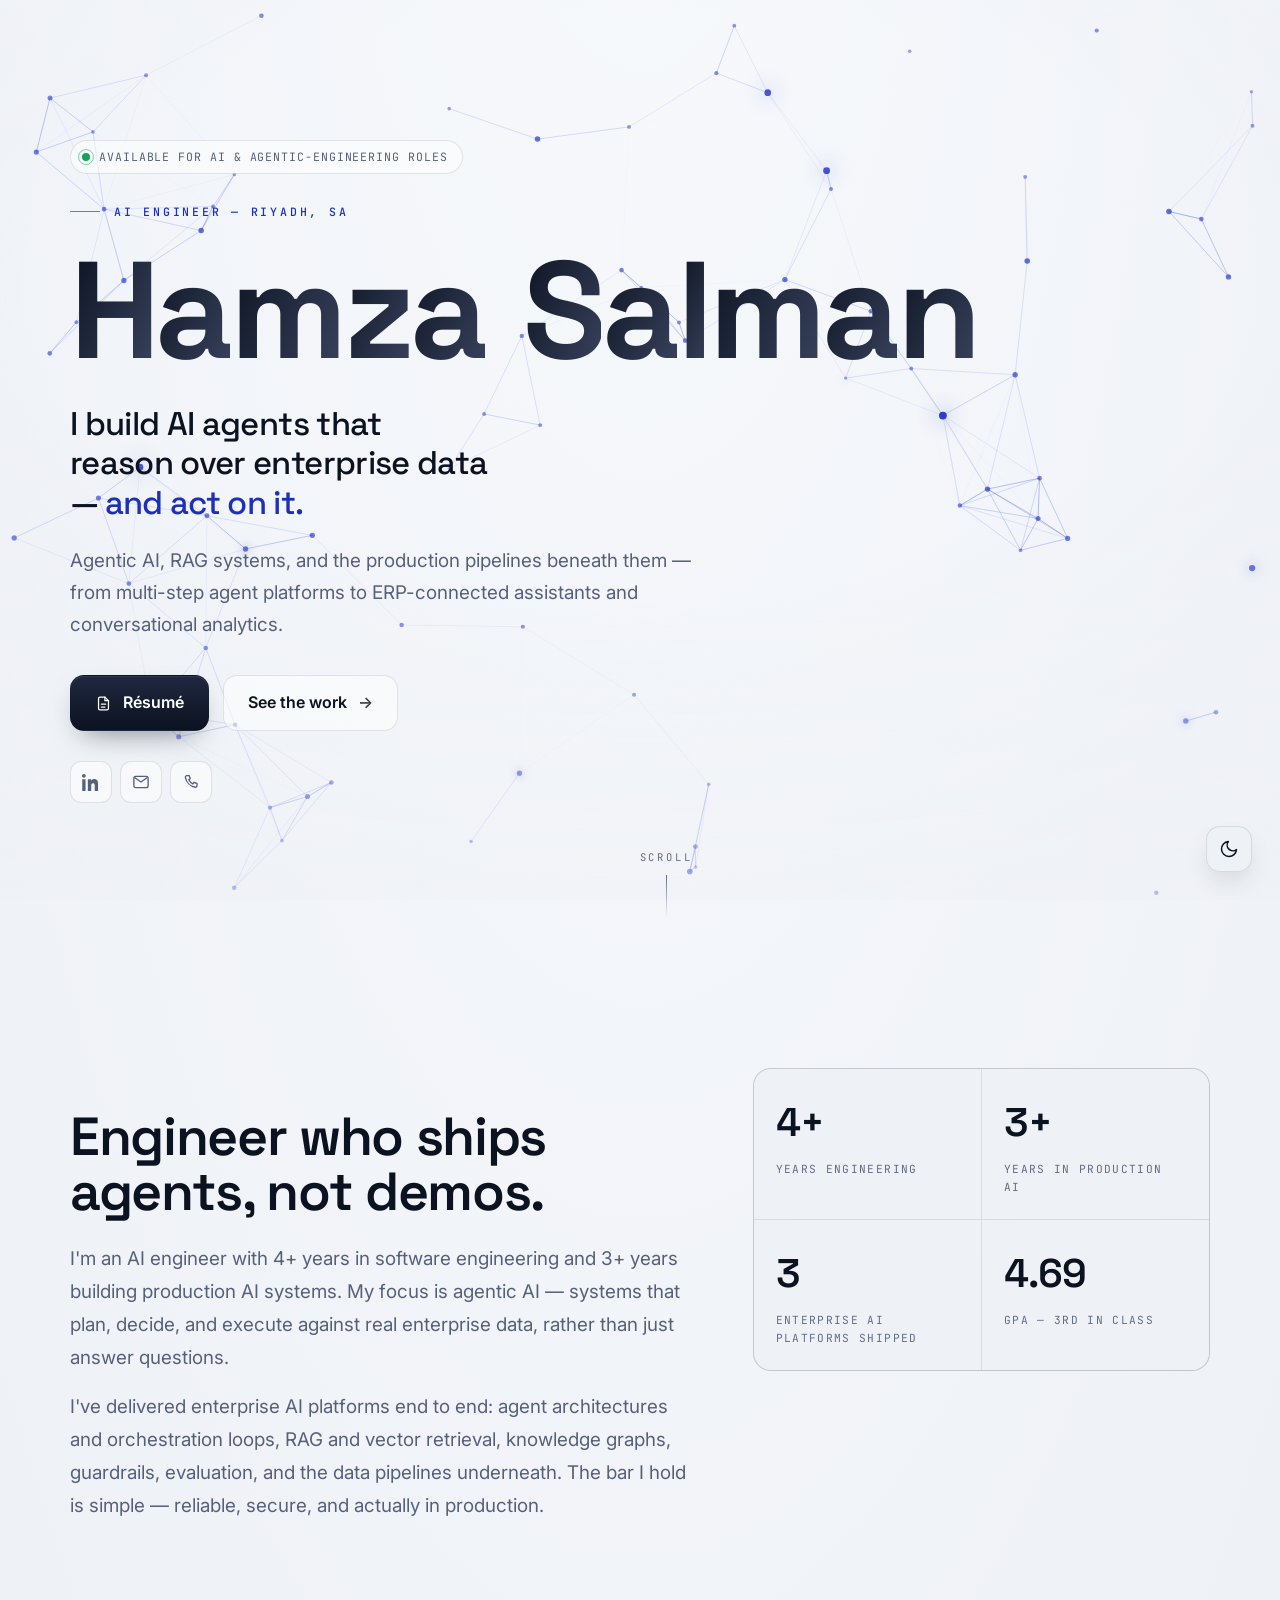
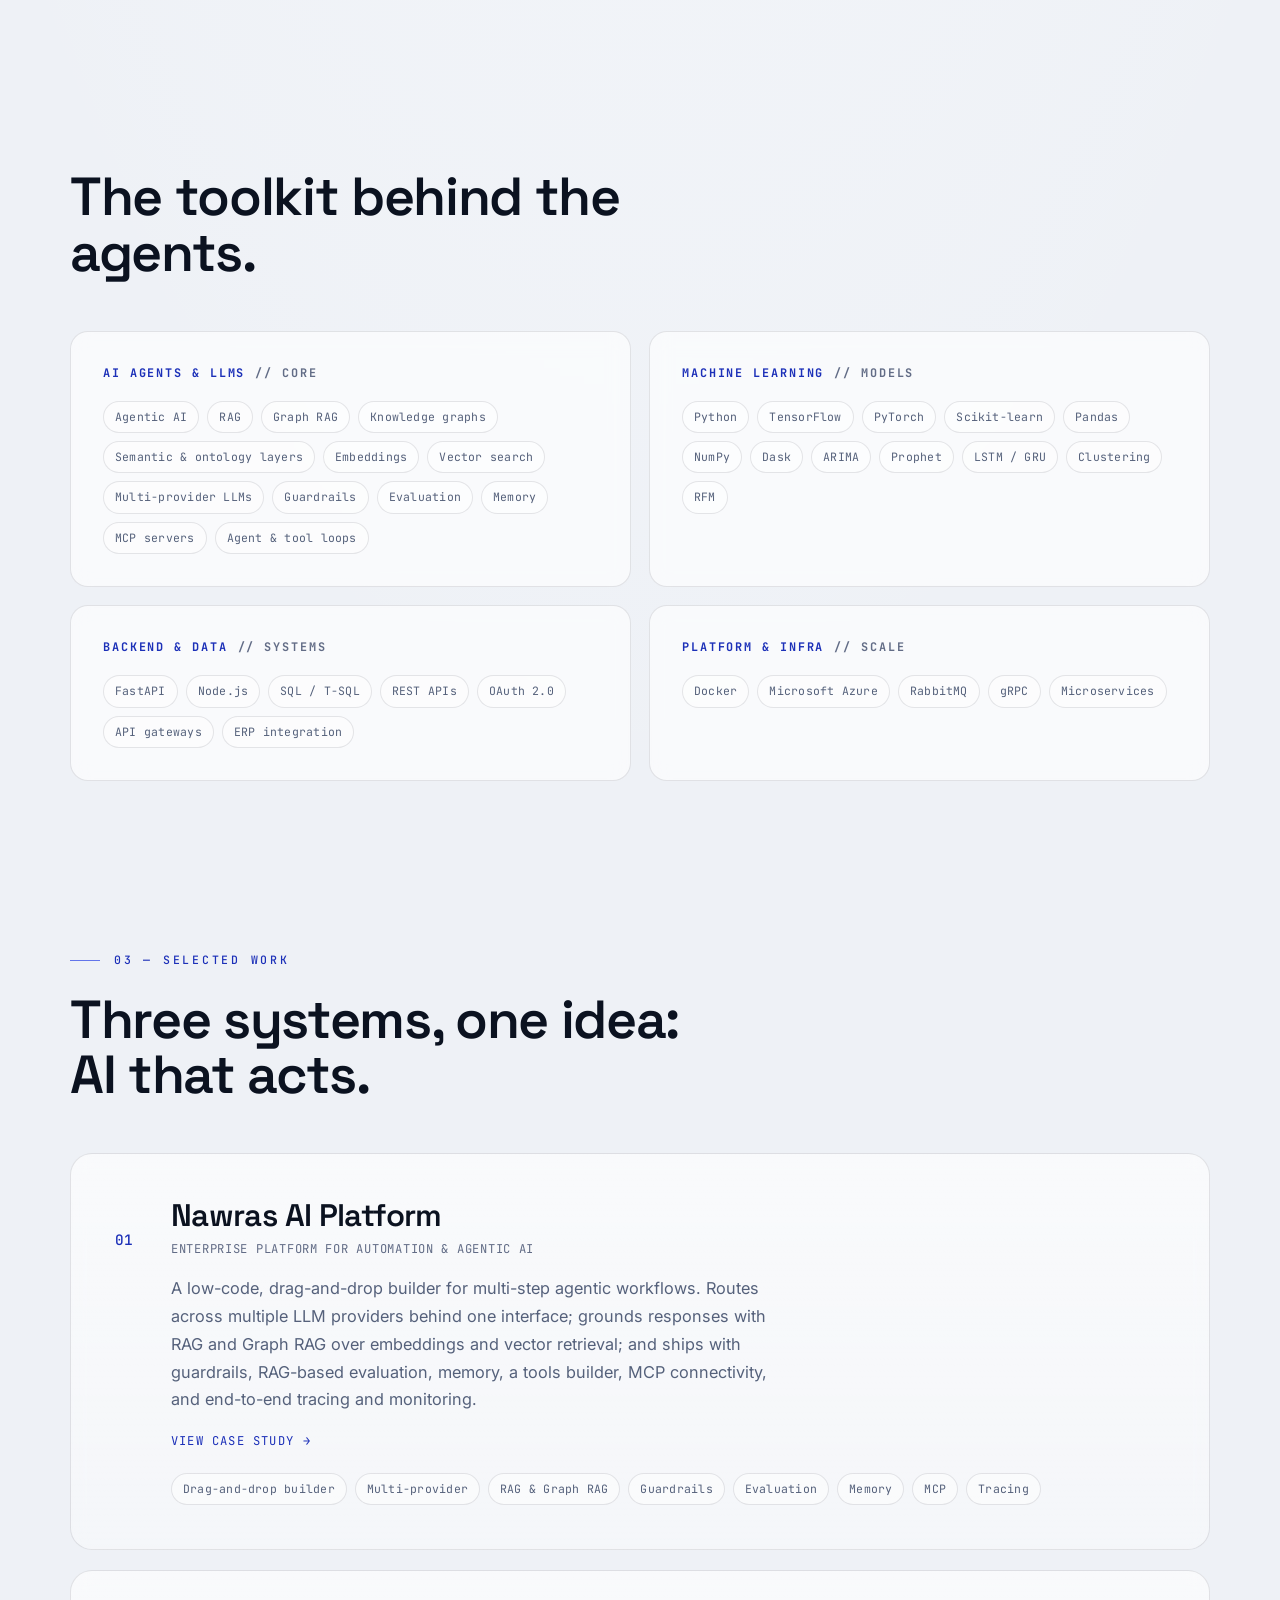
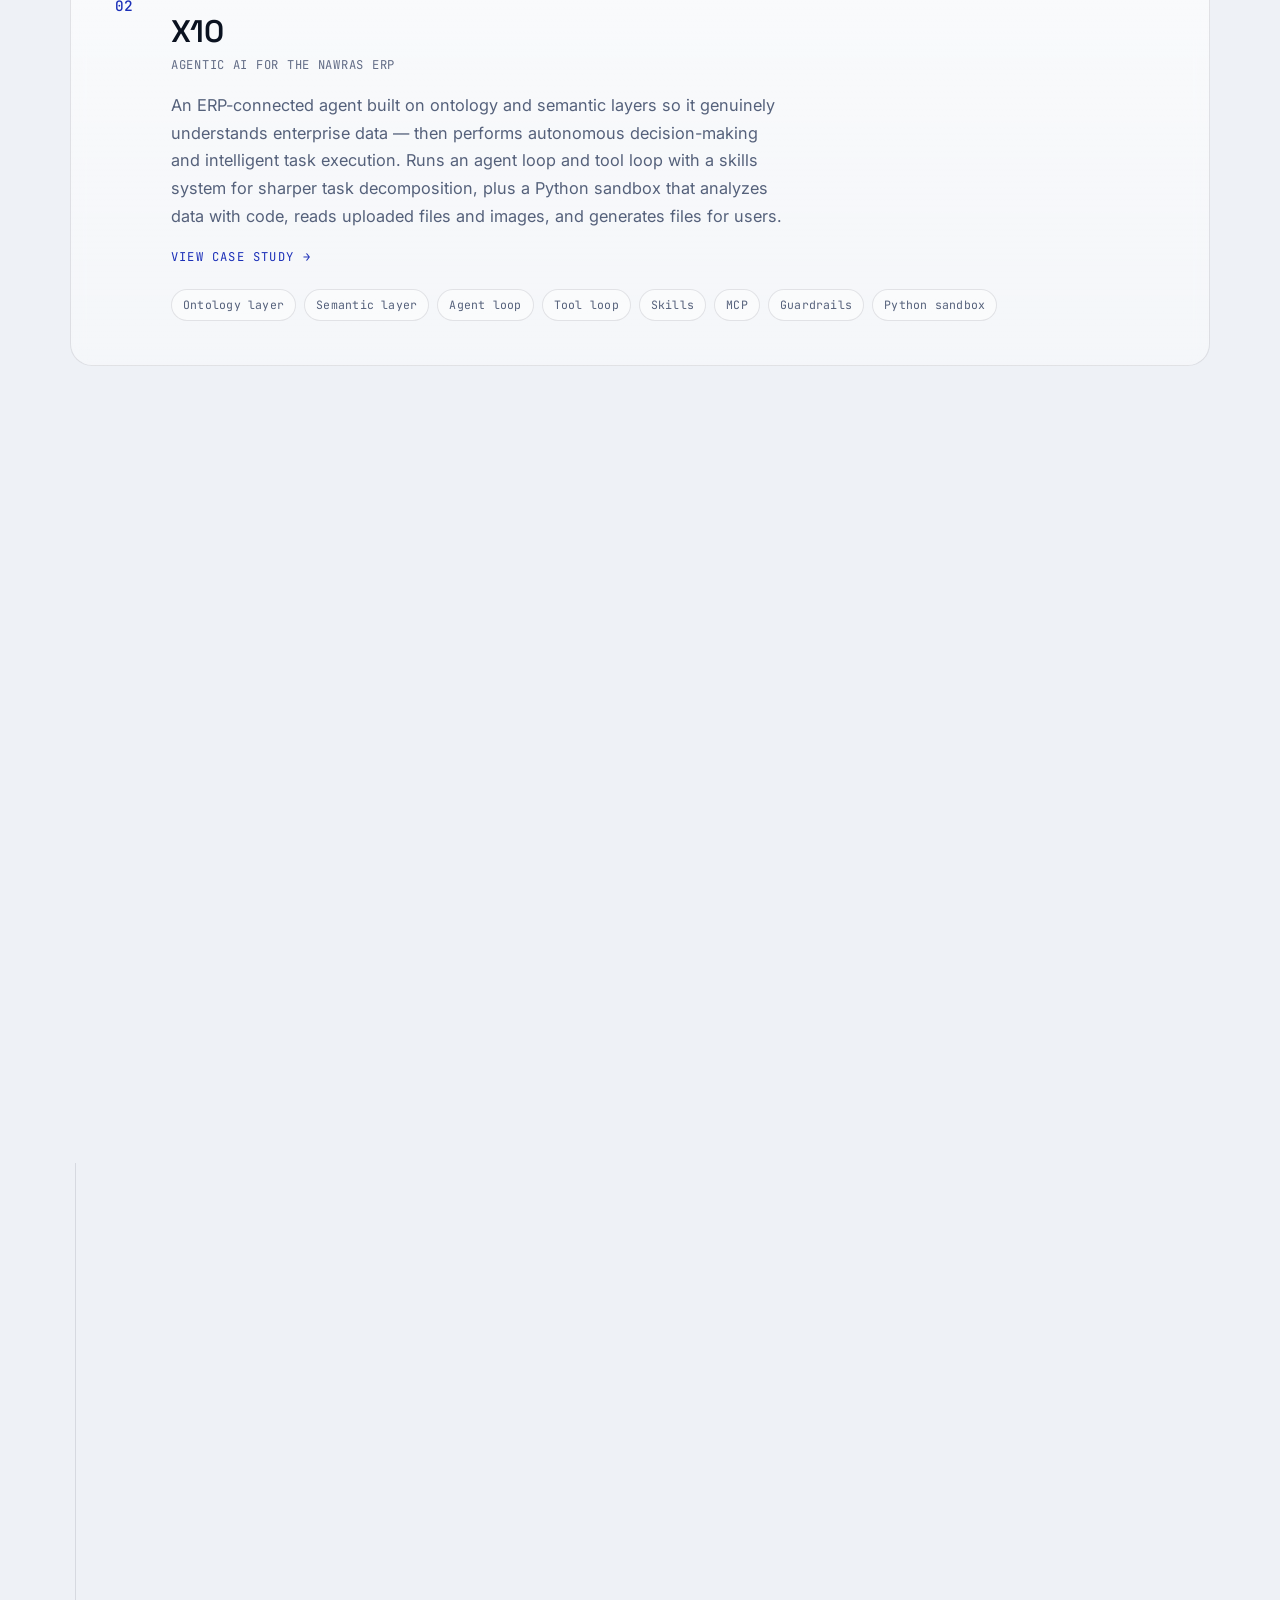
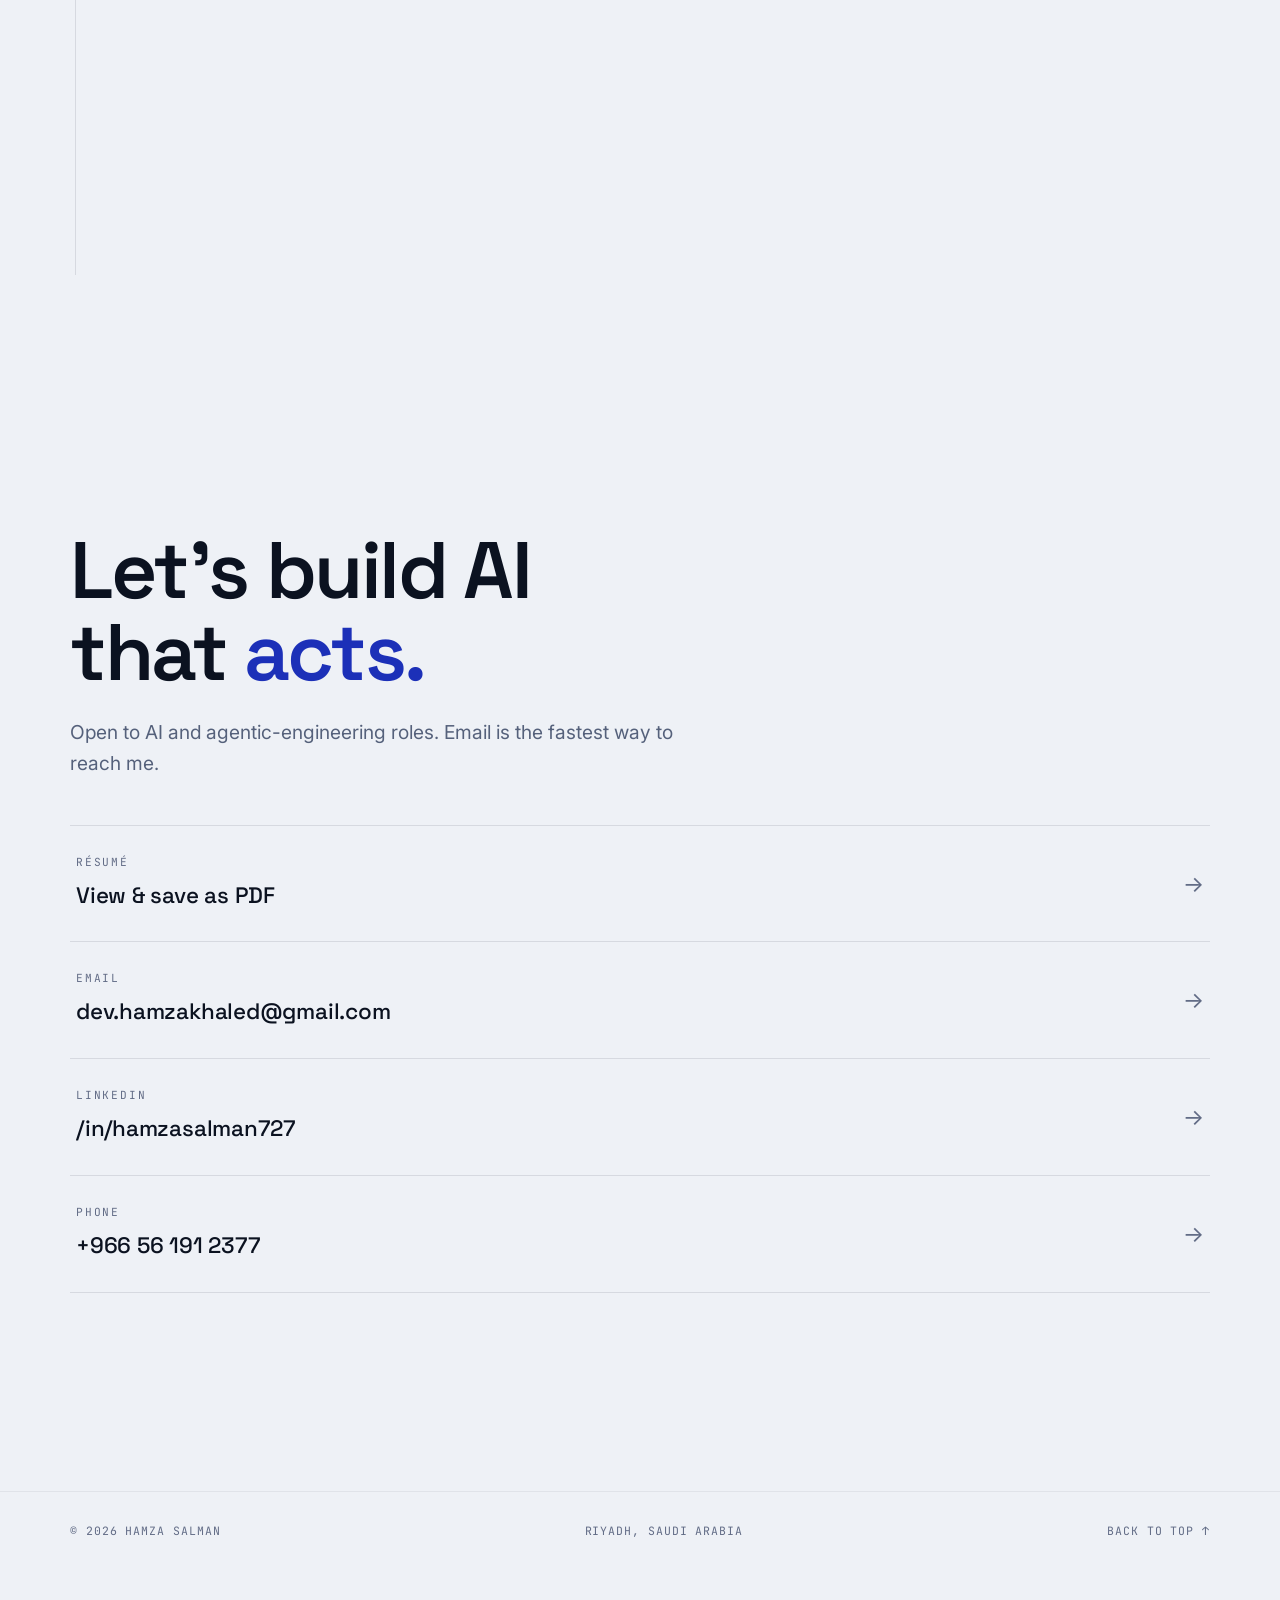
==== index.html @ 39036191 "Remove project galleries from the homepage The image carousels now live only on the dedicated case-s" ====
<!DOCTYPE html>
<html lang="en">
<head>
<meta charset="UTF-8" />
<meta name="viewport" content="width=device-width, initial-scale=1.0" />

<!-- prevent flash of wrong theme: set before stylesheet -->
<script>
(function(){try{
  var t = localStorage.getItem("theme");
  if(t!=="light" && t!=="dark"){
    t = (window.matchMedia && window.matchMedia("(prefers-color-scheme: dark)").matches) ? "dark" : "light";
  }
  document.documentElement.setAttribute("data-theme", t);
}catch(e){}})();
</script>

<title>Hamza Salman — AI Engineer</title>
<meta name="description" content="Hamza Salman — AI Engineer building agentic AI systems, RAG pipelines, and enterprise AI platforms." />
<meta name="author" content="Hamza Salman" />
<meta name="robots" content="index, follow" />
<meta name="color-scheme" content="light dark" />
<meta name="theme-color" id="metaTheme" content="#EEF1F6" />
<link rel="canonical" href="https://hamzakalid.github.io/me/" />

<!-- favicon (inline monogram) -->
<link rel="icon" href="data:image/svg+xml,%3Csvg%20xmlns='http://www.w3.org/2000/svg'%20viewBox='0%200%2032%2032'%3E%3Crect%20width='32'%20height='32'%20rx='8'%20fill='%230B1220'/%3E%3Ctext%20x='16'%20y='21'%20font-family='monospace'%20font-size='13'%20font-weight='700'%20fill='%23fff'%20text-anchor='middle'%3EHS%3C/text%3E%3C/svg%3E" />

<!-- Open Graph / Twitter -->
<meta property="og:type" content="website" />
<meta property="og:title" content="Hamza Salman — AI Engineer" />
<meta property="og:description" content="AI Engineer building agentic AI systems, RAG pipelines, and enterprise AI platforms that act on real data." />
<meta property="og:url" content="https://hamzakalid.github.io/me/" />
<meta property="og:site_name" content="Hamza Salman" />
<meta property="og:locale" content="en_US" />
<meta property="og:image" content="https://hamzakalid.github.io/me/og-image.svg" />
<meta property="og:image:alt" content="Hamza Salman — AI Engineer building agentic AI systems." />
<meta name="twitter:card" content="summary_large_image" />
<meta name="twitter:title" content="Hamza Salman — AI Engineer" />
<meta name="twitter:description" content="AI Engineer building agentic AI systems, RAG pipelines, and enterprise AI platforms that act on real data." />
<meta name="twitter:image" content="https://hamzakalid.github.io/me/og-image.svg" />

<link rel="preconnect" href="https://fonts.googleapis.com" />
<link rel="preconnect" href="https://fonts.gstatic.com" crossorigin />
<link href="https://fonts.googleapis.com/css2?family=Space+Grotesk:wght@400;500;600;700&family=Inter:wght@400;500;600&family=JetBrains+Mono:wght@400;500;600&display=swap" rel="stylesheet" />

<!-- structured data -->
<script type="application/ld+json">
{
  "@context": "https://schema.org",
  "@type": "Person",
  "name": "Hamza Salman",
  "jobTitle": "AI Engineer",
  "description": "AI Engineer building agentic AI systems, RAG pipelines, and enterprise AI platforms.",
  "email": "dev.hamzakhaled@gmail.com",
  "telephone": "+966561912377",
  "url": "https://hamzakalid.github.io/me/",
  "address": { "@type": "PostalAddress", "addressLocality": "Riyadh", "addressCountry": "SA" },
  "sameAs": ["https://www.linkedin.com/in/hamzasalman727"],
  "knowsAbout": ["Agentic AI", "Retrieval-Augmented Generation", "Knowledge Graphs", "Machine Learning", "LLM Orchestration", "Vector Search", "ERP Integration"],
  "alumniOf": { "@type": "CollegeOrUniversity", "name": "University of Aden" },
  "worksFor": { "@type": "Organization", "name": "Al-Obeikan Digital Solutions" }
}
</script>

<style>
  :root{
    color-scheme:light;
    /* surfaces */
    --frost:#EEF1F6;
    --frost-2:#F8FAFD;
    --paper:rgba(255,255,255,.62);
    --card-grad:linear-gradient(180deg,rgba(255,255,255,.66),rgba(255,255,255,.40));
    --nav-bg:rgba(238,241,246,.72);
    --ghost-bg:rgba(255,255,255,.5);
    --chip-bg:rgba(255,255,255,.45);
    --raised-hover:#ffffff;
    --row-hover-bg:rgba(255,255,255,.35);
    /* text */
    --ink:#0B1220;
    --ink-2:#1b2438;
    --slate:#55617B;
    --slate-2:#626C86;
    /* accent */
    --cobalt:#2740E6;
    --cobalt-ink:#1c30b8;
    --ok:#15a35b;
    /* lines */
    --line:rgba(11,18,32,.10);
    --line-soft:rgba(11,18,32,.06);
    /* primary button */
    --btn-primary-bg:linear-gradient(180deg,#1f283f,#0B1220);
    --btn-primary-fg:#ffffff;
    --btn-primary-shadow:0 12px 30px -14px rgba(11,18,32,.6),inset 0 1px 0 rgba(255,255,255,.08);
    --btn-primary-shadow-h:0 20px 44px -16px rgba(11,18,32,.6),inset 0 1px 0 rgba(255,255,255,.12);
    /* brand mark */
    --mark-bg:#0B1220;
    --mark-fg:#ffffff;
    /* hero name gradient */
    --name-grad-2:#39435e;
    /* background scrim */
    --scrim:rgba(238,241,246,.55);

    --maxw:1140px;
    --gut:clamp(20px,5vw,72px);
    --r:18px;
  }

  [data-theme="dark"]{
    color-scheme:dark;
    --frost:#0A0E19;
    --frost-2:#121A30;
    --paper:rgba(255,255,255,.035);
    --card-grad:linear-gradient(180deg,rgba(255,255,255,.05),rgba(255,255,255,.02));
    --nav-bg:rgba(10,14,25,.74);
    --ghost-bg:rgba(255,255,255,.05);
    --chip-bg:rgba(255,255,255,.04);
    --raised-hover:rgba(255,255,255,.10);
    --row-hover-bg:rgba(255,255,255,.04);
    --ink:#EAF0FA;
    --ink-2:#cdd6e8;
    --slate:#9BA8C2;
    --slate-2:#7a87a3;
    --cobalt:#5A72FF;
    --cobalt-ink:#9DACFF;
    --ok:#34d27f;
    --line:rgba(255,255,255,.12);
    --line-soft:rgba(255,255,255,.07);
    --btn-primary-bg:linear-gradient(180deg,#FFFFFF,#E7ECF6);
    --btn-primary-fg:#0B0F1A;
    --btn-primary-shadow:0 12px 30px -16px rgba(0,0,0,.7),inset 0 1px 0 rgba(255,255,255,.7);
    --btn-primary-shadow-h:0 20px 46px -18px rgba(0,0,0,.75),inset 0 1px 0 rgba(255,255,255,.8);
    --mark-bg:#EAF0FA;
    --mark-fg:#0B0F1A;
    --name-grad-2:#7f8cae;
    --scrim:rgba(10,14,25,.62);
  }

  *{box-sizing:border-box;margin:0;padding:0}
  html{scroll-behavior:smooth;-webkit-text-size-adjust:100%}
  body{
    font-family:"Inter",system-ui,-apple-system,sans-serif;
    color:var(--ink);
    background-color:var(--frost);
    background-image:radial-gradient(120% 80% at 50% -10%, var(--frost-2), transparent 60%);
    line-height:1.6;
    overflow-x:hidden;
    -webkit-font-smoothing:antialiased;
    transition:background-color .45s ease,color .45s ease;
  }
  ::selection{background:rgba(39,64,230,.18);color:var(--ink)}
  a{color:inherit;text-decoration:none}
  img,svg{display:block}

  /* visible focus for keyboard users */
  :where(a,button,[tabindex]):focus-visible{
    outline:2px solid var(--cobalt);
    outline-offset:3px;
    border-radius:8px;
  }
  #top:focus,#top:focus-visible{outline:none}

  /* skip link */
  .skip{
    position:fixed;top:10px;left:10px;z-index:200;
    transform:translateY(-160%);
    background:var(--mark-bg);color:var(--mark-fg);
    font-family:"JetBrains Mono",monospace;font-size:.78rem;
    padding:11px 16px;border-radius:11px;
    transition:transform .3s cubic-bezier(.2,.7,.2,1);
  }
  .skip:focus{transform:none}

  /* ---------- living background (canvas neural field) ---------- */
  .bg{position:fixed;inset:0;z-index:0;pointer-events:none}
  .bg canvas{position:absolute;inset:0;display:block;width:100%;height:100%}
  .bg::after{ /* gentle scrim to protect text legibility */
    content:"";position:absolute;inset:0;
    background:radial-gradient(115% 75% at 50% 32%, transparent 42%, var(--scrim));
  }

  /* ---------- layout ---------- */
  .shell{position:relative;z-index:1}
  .wrap{width:min(var(--maxw),100% - var(--gut)*2);margin-inline:auto}
  .section{padding-block:clamp(82px,13vh,168px);scroll-margin-top:88px}
  .section--tight{padding-block:clamp(64px,9vh,120px)}

  .eyebrow{
    font-family:"JetBrains Mono",monospace;font-weight:500;
    font-size:.72rem;letter-spacing:.24em;text-transform:uppercase;
    color:var(--cobalt-ink);display:inline-flex;align-items:center;gap:14px;
  }
  .eyebrow::before{content:"";width:30px;height:1px;background:var(--cobalt);opacity:.7}

  h2.head{
    font-family:"Space Grotesk",sans-serif;font-weight:600;
    font-size:clamp(1.95rem,4.6vw,3.35rem);line-height:1.04;
    letter-spacing:-.025em;color:var(--ink);max-width:18ch;
    margin-top:22px;
  }
  .lede{
    color:var(--slate);font-size:clamp(1.02rem,1.5vw,1.18rem);
    line-height:1.75;max-width:60ch;margin-top:22px;
  }
  .lede + .lede{margin-top:16px}

  /* ---------- progress + nav ---------- */
  .progress{position:fixed;top:0;left:0;height:2px;width:0;z-index:60;
    background:linear-gradient(90deg,var(--cobalt),#5a72ff)}
  .nav{
    position:fixed;top:0;left:0;right:0;z-index:50;
    transform:translateY(-110%);opacity:0;
    transition:transform .55s cubic-bezier(.2,.7,.2,1),opacity .55s,background .45s ease;
    background:var(--nav-bg);backdrop-filter:blur(14px) saturate(1.4);
    border-bottom:1px solid var(--line-soft);
  }
  .nav.show{transform:none;opacity:1}
  .nav__in{width:min(var(--maxw),100% - var(--gut)*2);margin-inline:auto;
    display:flex;align-items:center;justify-content:space-between;height:62px}
  .mark{display:flex;align-items:center;gap:11px;font-family:"Space Grotesk",sans-serif;
    font-weight:600;letter-spacing:-.01em}
  .mark b{font-family:"JetBrains Mono",monospace;font-weight:600;font-size:.82rem;
    background:var(--mark-bg);color:var(--mark-fg);width:30px;height:30px;border-radius:9px;
    display:grid;place-items:center;letter-spacing:0;transition:background .45s ease,color .45s ease}
  .navlinks{display:flex;gap:30px;align-items:center}
  .navlinks a{font-family:"JetBrains Mono",monospace;font-size:.76rem;letter-spacing:.08em;
    text-transform:uppercase;color:var(--slate);position:relative;padding:4px 0;
    transition:color .3s ease}
  .navlinks a::after{content:"";position:absolute;left:0;bottom:-2px;height:1px;width:0;
    background:var(--cobalt);transition:width .35s ease}
  .navlinks a:hover{color:var(--ink)}
  .navlinks a:hover::after{width:100%}
  .navlinks a.active{color:var(--ink)}
  .navlinks a.active::after{width:100%}

  /* ---------- buttons ---------- */
  .btn{display:inline-flex;align-items:center;gap:11px;font-weight:600;font-size:1rem;
    padding:14px 24px;border-radius:14px;border:1px solid transparent;cursor:pointer;
    transition:transform .32s cubic-bezier(.2,.7,.2,1),box-shadow .32s,border-color .32s,background .32s,color .25s}
  .btn .arw{transition:transform .32s cubic-bezier(.2,.7,.2,1);opacity:.8}
  .btn:hover .arw{transform:translateX(5px);opacity:1}
  .btn:active{transform:translateY(0) scale(.985)}
  .btn-primary{background:var(--btn-primary-bg);color:var(--btn-primary-fg);
    box-shadow:var(--btn-primary-shadow)}
  .btn-primary:hover{transform:translateY(-2px);box-shadow:var(--btn-primary-shadow-h)}
  .btn-ghost{background:var(--ghost-bg);border-color:var(--line);color:var(--ink);backdrop-filter:blur(8px)}
  .btn-ghost:hover{transform:translateY(-2px);border-color:rgba(39,64,230,.5);color:var(--cobalt-ink)}

  /* ---------- hero ---------- */
  .hero{position:relative;min-height:100svh;display:flex;align-items:center;
    padding-block:clamp(96px,16vh,140px)}
  .hero__in{width:min(var(--maxw),100% - var(--gut)*2);margin-inline:auto;will-change:transform,opacity}
  .hero .eyebrow{margin-bottom:26px}
  .avail{display:flex;width:max-content;max-width:100%;align-items:center;gap:9px;margin-bottom:20px;
    font-family:"JetBrains Mono",monospace;font-size:.72rem;letter-spacing:.08em;
    text-transform:uppercase;color:var(--slate);
    padding:7px 14px 7px 11px;border:1px solid var(--line);border-radius:999px;
    background:var(--ghost-bg);backdrop-filter:blur(8px)}
  .avail .dot{width:8px;height:8px;border-radius:50%;background:var(--ok);position:relative;flex:none}
  .avail .dot::after{content:"";position:absolute;inset:-4px;border-radius:50%;
    border:1px solid var(--ok);opacity:.5;animation:ping 2.4s cubic-bezier(.2,.7,.2,1) infinite}
  @keyframes ping{0%{transform:scale(.7);opacity:.6}70%,100%{transform:scale(1.7);opacity:0}}
  .name{font-family:"Space Grotesk",sans-serif;font-weight:700;
    font-size:clamp(2.9rem,11.5vw,8.6rem);line-height:.93;letter-spacing:-.035em;
    margin-bottom:30px}
  .word{display:inline-block}
  .word:not(:last-child){margin-right:.28em}
  .letter{display:inline-block;will-change:transform,opacity;
    background-image:linear-gradient(115deg,var(--ink),var(--name-grad-2));
    -webkit-background-clip:text;background-clip:text;color:transparent}
  .hero__role{font-family:"Space Grotesk",sans-serif;font-weight:500;
    font-size:clamp(1.25rem,3vw,2.05rem);line-height:1.2;letter-spacing:-.02em;
    color:var(--ink);max-width:20ch}
  .hero__role .hl{color:var(--cobalt-ink)}
  .hero__bio{color:var(--slate);font-size:clamp(1.02rem,1.5vw,1.18rem);line-height:1.7;
    max-width:54ch;margin-top:22px}
  .hero__cta{display:flex;flex-wrap:wrap;gap:14px;margin-top:34px}
  .socials{display:flex;gap:8px;margin-top:30px}
  .socials a{width:42px;height:42px;border-radius:11px;border:1px solid var(--line);
    background:var(--ghost-bg);display:grid;place-items:center;color:var(--slate);
    transition:transform .3s,color .3s,border-color .3s,background .3s}
  .socials a:hover{transform:translateY(-3px);color:var(--cobalt-ink);
    border-color:rgba(39,64,230,.4);background:var(--raised-hover)}
  .socials svg{width:18px;height:18px}

  .cue{position:absolute;left:50%;bottom:26px;transform:translateX(-50%);
    display:flex;flex-direction:column;align-items:center;gap:9px;color:var(--slate-2)}
  .cue span{font-family:"JetBrains Mono",monospace;font-size:.66rem;letter-spacing:.28em;text-transform:uppercase}
  .cue i{width:1px;height:42px;background:linear-gradient(var(--slate-2),transparent);position:relative;overflow:hidden}
  .cue i::after{content:"";position:absolute;top:-50%;left:0;width:1px;height:50%;
    background:var(--cobalt);animation:cueRun 1.8s ease-in-out infinite}
  @keyframes cueRun{0%{top:-50%}60%,100%{top:100%}}

  /* hero load-in */
  .li{opacity:0;transform:translateY(22px);animation:liUp .9s cubic-bezier(.2,.7,.2,1) forwards}
  .li-1{animation-delay:.05s}.li-2{animation-delay:.6s}.li-3{animation-delay:.74s}
  .li-4{animation-delay:.88s}.li-5{animation-delay:1.02s}.li-6{animation-delay:1.2s}
  @keyframes liUp{to{opacity:1;transform:none}}
  .letter{opacity:0;transform:translateY(.85em);
    animation:letUp .85s cubic-bezier(.2,.75,.2,1) forwards;
    animation-delay:calc(var(--i)*.034s + .12s)}
  @keyframes letUp{to{opacity:1;transform:none}}

  /* ---------- reveal ---------- */
  .reveal{opacity:0;transform:translate3d(0,34px,0);filter:blur(8px);
    transition:opacity .8s cubic-bezier(.16,1,.3,1),transform .8s cubic-bezier(.16,1,.3,1),filter .8s cubic-bezier(.16,1,.3,1)}
  .reveal.in{opacity:1;transform:translate3d(0,0,0);filter:blur(0)}

  /* ---------- about ---------- */
  .about__grid{display:grid;grid-template-columns:1.15fr .85fr;gap:clamp(32px,5vw,76px);align-items:start}
  .stats{display:grid;grid-template-columns:1fr 1fr;gap:1px;background:var(--line);
    border:1px solid var(--line);border-radius:var(--r);overflow:hidden;margin-top:8px}
  .stat{background:var(--frost);padding:22px 22px;transition:background .45s ease}
  .stat b{font-family:"Space Grotesk",sans-serif;font-weight:600;font-variant-numeric:tabular-nums;font-size:clamp(1.7rem,3.4vw,2.5rem);
    letter-spacing:-.02em;display:block;color:var(--ink)}
  .stat span{font-family:"JetBrains Mono",monospace;font-size:.7rem;letter-spacing:.12em;
    text-transform:uppercase;color:var(--slate-2);margin-top:6px;display:block}

  /* ---------- stack ---------- */
  .stack{display:grid;grid-template-columns:repeat(2,1fr);gap:18px;margin-top:50px}
  .grp{padding:clamp(22px,2.6vw,32px);border:1px solid var(--line);border-radius:var(--r);
    background:var(--paper);backdrop-filter:blur(10px);
    transition:border-color .4s,transform .5s cubic-bezier(.2,.7,.2,1),background .45s ease}
  .grp:hover{border-color:rgba(39,64,230,.32);transform:translateY(-4px)}
  .grp h3{font-family:"JetBrains Mono",monospace;font-size:.74rem;letter-spacing:.16em;
    text-transform:uppercase;color:var(--cobalt-ink);margin-bottom:18px;display:flex;gap:10px;align-items:center}
  .grp h3 em{font-style:normal;color:var(--slate-2)}
  .chips{display:flex;flex-wrap:wrap;gap:8px}
  .chip{font-family:"JetBrains Mono",monospace;font-size:.72rem;letter-spacing:.02em;
    padding:6px 11px;border:1px solid var(--line);border-radius:999px;color:var(--slate);
    background:var(--chip-bg);transition:color .3s,border-color .3s,background .3s}
  .grp:hover .chip{border-color:var(--line)}
  .chip:hover{color:var(--ink);border-color:rgba(39,64,230,.4);background:var(--raised-hover)}

  /* ---------- work ---------- */
  .works{display:flex;flex-direction:column;gap:20px;margin-top:50px}
  .proj{position:relative;display:grid;grid-template-columns:auto 1fr;gap:clamp(20px,3vw,46px);
    padding:clamp(26px,3.4vw,46px);border:1px solid var(--line);border-radius:22px;
    background:var(--card-grad);
    backdrop-filter:blur(10px);
    transition:transform .55s cubic-bezier(.2,.7,.2,1),border-color .45s,box-shadow .55s,background .45s ease}
  .proj:hover{transform:translateY(-6px);border-color:rgba(39,64,230,.42);
    box-shadow:0 30px 70px -34px rgba(39,64,230,.5)}
  .proj__num{font-family:"JetBrains Mono",monospace;font-weight:500;font-size:.9rem;
    color:var(--cobalt-ink);padding-top:6px}
  .proj__t{font-family:"Space Grotesk",sans-serif;font-weight:600;
    font-size:clamp(1.4rem,2.6vw,1.95rem);letter-spacing:-.02em;line-height:1.1}
  .proj__d{font-family:"JetBrains Mono",monospace;font-size:.76rem;letter-spacing:.06em;
    text-transform:uppercase;color:var(--slate-2);margin-top:8px}
  .proj__p{color:var(--slate);margin-top:16px;max-width:62ch;font-size:1.02rem;line-height:1.7}
  .proj .chips{margin-top:20px}

  /* ---------- path / timeline ---------- */
  .tl{position:relative;margin-top:50px;padding-left:30px}
  .tl::before{content:"";position:absolute;left:5px;top:8px;bottom:8px;width:1px;background:var(--line)}
  .tl-progress{position:absolute;left:5px;top:8px;width:1px;height:calc(100% - 16px);
    transform-origin:top center;transform:scaleY(0);
    background:linear-gradient(var(--cobalt),#5a72ff);box-shadow:0 0 12px rgba(39,64,230,.5)}
  .tl-item{position:relative;padding-bottom:clamp(30px,4.4vw,52px)}
  .tl-item:last-child{padding-bottom:0}
  .tl-item::before{content:"";position:absolute;left:-30px;top:7px;width:11px;height:11px;
    border-radius:50%;background:var(--frost);border:2px solid var(--line);box-shadow:0 0 0 4px transparent;
    transition:border-color .45s ease,background .45s ease,box-shadow .45s ease}
  .tl-item.active::before{background:var(--cobalt);border-color:var(--cobalt);
    box-shadow:0 0 0 4px rgba(39,64,230,.16)}
  .tl-when{font-family:"JetBrains Mono",monospace;font-size:.74rem;letter-spacing:.1em;
    text-transform:uppercase;color:var(--cobalt-ink)}
  .tl-role{font-family:"Space Grotesk",sans-serif;font-weight:600;font-size:clamp(1.18rem,2.2vw,1.5rem);
    letter-spacing:-.02em;margin-top:7px}
  .tl-org{color:var(--slate);margin-top:3px;font-size:.98rem}
  .tl-org em{font-style:normal;color:var(--slate-2)}
  .tl-list{list-style:none;margin-top:14px;display:flex;flex-direction:column;gap:8px;max-width:64ch}
  .tl-list li{position:relative;padding-left:20px;color:var(--slate);font-size:1rem;line-height:1.6}
  .tl-list li::before{content:"";position:absolute;left:2px;top:.62em;width:6px;height:6px;
    border-radius:50%;background:rgba(39,64,230,.55)}

  /* ---------- contact + footer ---------- */
  .contact__head{font-family:"Space Grotesk",sans-serif;font-weight:600;
    font-size:clamp(2.4rem,7.2vw,5rem);line-height:1.02;letter-spacing:-.03em;margin-top:22px}
  .contact__head .hl{color:var(--cobalt-ink)}
  .contact__sub{color:var(--slate);font-size:clamp(1.02rem,1.5vw,1.2rem);max-width:52ch;margin-top:24px}
  .crows{margin-top:46px}
  .crow{display:flex;align-items:center;justify-content:space-between;gap:18px;
    padding:clamp(20px,2.6vw,28px) 6px;border-top:1px solid var(--line);
    transition:padding .4s cubic-bezier(.2,.7,.2,1),color .3s,background .3s}
  .crow:last-child{border-bottom:1px solid var(--line)}
  .crow:hover{padding-left:18px;color:var(--cobalt-ink);background:var(--row-hover-bg)}
  .crow__l{display:flex;flex-direction:column;gap:6px;min-width:0}
  .crow__lab{font-family:"JetBrains Mono",monospace;font-size:.7rem;letter-spacing:.16em;
    text-transform:uppercase;color:var(--slate-2)}
  .crow__v{font-family:"Space Grotesk",sans-serif;font-weight:500;font-size:clamp(1.05rem,2vw,1.4rem);
    letter-spacing:-.01em;white-space:nowrap;overflow:hidden;text-overflow:ellipsis}
  .crow .arw{font-size:1.4rem;color:var(--slate-2);transition:transform .35s cubic-bezier(.2,.7,.2,1),color .3s}
  .crow:hover .arw{transform:translateX(8px);color:var(--cobalt)}

  footer{border-top:1px solid var(--line-soft);margin-top:clamp(60px,9vh,120px)}
  .foot{display:flex;flex-wrap:wrap;gap:14px;justify-content:space-between;align-items:center;
    padding:30px 0 88px;font-family:"JetBrains Mono",monospace;font-size:.72rem;
    letter-spacing:.08em;text-transform:uppercase;color:var(--slate-2)}
  .foot a{color:var(--slate-2);transition:color .3s}
  .foot a:hover{color:var(--cobalt-ink)}

  /* ---------- theme toggle ---------- */
  .theme-toggle{
    position:fixed;right:clamp(16px,3vw,28px);bottom:clamp(16px,3vw,28px);z-index:70;
    width:46px;height:46px;border-radius:14px;display:grid;place-items:center;cursor:pointer;
    background:var(--nav-bg);backdrop-filter:blur(14px) saturate(1.4);
    border:1px solid var(--line);color:var(--ink);
    box-shadow:0 12px 30px -14px rgba(11,18,32,.45);
    transition:transform .3s cubic-bezier(.2,.7,.2,1),border-color .3s,color .3s,background .45s ease}
  .theme-toggle:hover{transform:translateY(-3px);border-color:rgba(39,64,230,.45);color:var(--cobalt-ink)}
  .theme-toggle:active{transform:translateY(0) scale(.94)}
  .theme-toggle svg{width:20px;height:20px}
  .theme-toggle .i-sun{display:none}
  .theme-toggle .i-moon{display:block}
  [data-theme="dark"] .theme-toggle .i-sun{display:block}
  [data-theme="dark"] .theme-toggle .i-moon{display:none}

  /* ---------- micro-interactions ---------- */
  .btn .ico{width:17px;height:17px;flex:none}
  .socials a:active{transform:translateY(-1px) scale(.93)}
  .crow{position:relative}
  .crow:active{transform:scale(.994)}
  .stat:hover{background:var(--raised-hover)}
  .stat b{transition:color .35s ease}
  .stat:hover b{color:var(--cobalt-ink)}
  .crow__copied{position:absolute;right:8px;top:50%;transform:translateY(-50%) translateX(8px);
    font-family:"JetBrains Mono",monospace;font-size:.7rem;letter-spacing:.14em;text-transform:uppercase;
    color:var(--cobalt-ink);opacity:0;pointer-events:none;
    transition:opacity .35s ease,transform .35s cubic-bezier(.2,.7,.2,1)}
  .crow.copied .crow__copied{opacity:1;transform:translateY(-50%) translateX(0)}
  .crow.copied .arw{opacity:0;transform:translateX(10px)}
  .proj{--mx:50%;--my:50%}
  .proj::after{content:"";position:absolute;inset:0;border-radius:inherit;pointer-events:none;z-index:0;
    background:radial-gradient(380px circle at var(--mx) var(--my),rgba(90,114,255,.13),transparent 62%);
    opacity:0;transition:opacity .45s ease}
  .proj:hover::after{opacity:1}
  .proj>*{position:relative;z-index:1}
  .proj__link{display:inline-flex;align-items:center;gap:9px;margin-top:18px;
    font-family:"JetBrains Mono",monospace;font-size:.76rem;letter-spacing:.1em;text-transform:uppercase;
    color:var(--cobalt-ink);transition:gap .3s cubic-bezier(.2,.7,.2,1)}
  .proj__link .arw{transition:transform .3s cubic-bezier(.2,.7,.2,1)}
  .proj__link:hover{gap:13px}
  .proj__link:hover .arw{transform:translateX(4px)}

  /* ---------- responsive ---------- */
  @media (max-width:820px){
    .about__grid{grid-template-columns:1fr}
    .stack{grid-template-columns:1fr}
    .navlinks{display:none}
    .proj{grid-template-columns:1fr}
    .proj__num{padding-top:0}
  }
  @media (max-width:520px){
    .hero__cta{flex-direction:column;align-items:flex-start}
    .btn{width:100%;justify-content:center}
    .crow__v{font-size:1.02rem}
  }

  @media (prefers-reduced-motion:reduce){
    html{scroll-behavior:auto}
    *{animation:none!important;transition:none!important}
    .li,.letter,.reveal{opacity:1!important;transform:none!important;filter:none!important}
    .cue{display:none}
  }
</style>
</head>
<body>

<a class="skip" href="#top">Skip to content</a>

<div class="progress" id="progress"></div>
<div class="bg" id="bg" aria-hidden="true"><canvas id="bgCanvas"></canvas></div>

<!-- theme toggle -->
<button class="theme-toggle" id="themeToggle" type="button" aria-label="Switch to dark theme">
  <svg class="i-moon" viewBox="0 0 24 24" fill="none" stroke="currentColor" stroke-width="1.8" stroke-linecap="round" stroke-linejoin="round" aria-hidden="true"><path d="M21 12.8A9 9 0 1 1 11.2 3a7 7 0 0 0 9.8 9.8z"/></svg>
  <svg class="i-sun" viewBox="0 0 24 24" fill="none" stroke="currentColor" stroke-width="1.8" stroke-linecap="round" stroke-linejoin="round" aria-hidden="true"><circle cx="12" cy="12" r="4.2"/><path d="M12 2.5v2.6M12 18.9v2.6M4.6 4.6l1.8 1.8M17.6 17.6l1.8 1.8M2.5 12h2.6M18.9 12h2.6M4.6 19.4l1.8-1.8M17.6 6.4l1.8-1.8"/></svg>
</button>

<!-- nav (appears on scroll) -->
<nav class="nav" id="nav" aria-label="Primary">
  <div class="nav__in">
    <a class="mark" href="#top"><b>HS</b><span>Hamza Salman</span></a>
    <div class="navlinks">
      <a href="#about">About</a>
      <a href="#stack">Stack</a>
      <a href="#work">Work</a>
      <a href="#path">Path</a>
      <a href="#contact">Contact</a>
      <a href="./resume.html" target="_blank" rel="noopener">Résumé</a>
    </div>
    <a class="btn btn-primary" href="#contact" style="padding:9px 18px;font-size:.88rem;border-radius:11px">
      Get in touch <span class="arw">→</span>
    </a>
  </div>
</nav>

<main class="shell" id="top" tabindex="-1">

  <!-- HERO -->
  <header class="hero">
    <div class="hero__in" id="heroIn">
      <p class="avail li li-1"><span class="dot" aria-hidden="true"></span>Available for AI &amp; agentic-engineering roles</p>
      <div class="eyebrow li li-1">AI Engineer — Riyadh, SA</div>
      <h1 class="name" id="heroName">Hamza Salman</h1>
      <p class="hero__role li li-2">I build AI agents that reason over enterprise data — <span class="hl">and act on it.</span></p>
      <p class="hero__bio li li-3">Agentic AI, RAG systems, and the production pipelines beneath them — from multi-step agent platforms to ERP-connected assistants and conversational analytics.</p>
      <div class="hero__cta li li-4">
        <a class="btn btn-primary" data-magnetic="0.3" href="./resume.html" target="_blank" rel="noopener">
          <svg class="ico" viewBox="0 0 24 24" fill="none" stroke="currentColor" stroke-width="1.8" stroke-linecap="round" stroke-linejoin="round" aria-hidden="true"><path d="M14 3H7a2 2 0 0 0-2 2v14a2 2 0 0 0 2 2h10a2 2 0 0 0 2-2V8z"/><path d="M14 3v5h5"/><path d="M9 13h6M9 17h5"/></svg>
          Résumé
        </a>
        <a class="btn btn-ghost" data-magnetic="0.2" href="#work">See the work <span class="arw">→</span></a>
      </div>
      <div class="socials li li-5">
        <a href="https://www.linkedin.com/in/hamzasalman727" target="_blank" rel="noopener" aria-label="LinkedIn">
          <svg viewBox="0 0 24 24" fill="currentColor" aria-hidden="true"><path d="M4.98 3.5A2.5 2.5 0 1 1 0 3.5a2.5 2.5 0 0 1 4.98 0zM.3 8.2h4.4V24H.3V8.2zm7.5 0h4.2v2.16h.06c.58-1.1 2-2.26 4.12-2.26 4.4 0 5.22 2.9 5.22 6.67V24h-4.4v-6.6c0-1.57-.03-3.6-2.2-3.6-2.2 0-2.54 1.72-2.54 3.49V24H7.8V8.2z"/></svg>
        </a>
        <a href="mailto:dev.hamzakhaled@gmail.com" aria-label="Email">
          <svg viewBox="0 0 24 24" fill="none" stroke="currentColor" stroke-width="1.8" aria-hidden="true"><rect x="2.5" y="4.5" width="19" height="15" rx="2.5"/><path d="m3.5 6 8.5 6 8.5-6"/></svg>
        </a>
        <a href="tel:+966561912377" aria-label="Phone">
          <svg viewBox="0 0 24 24" fill="none" stroke="currentColor" stroke-width="1.8" aria-hidden="true"><path d="M6.5 3.5h3l1.5 4-2 1.5a12 12 0 0 0 5.5 5.5l1.5-2 4 1.5v3a2 2 0 0 1-2.2 2A16.5 16.5 0 0 1 4.5 5.7 2 2 0 0 1 6.5 3.5z"/></svg>
        </a>
      </div>
    </div>
    <div class="cue li li-6" aria-hidden="true"><span>Scroll</span><i></i></div>
  </header>

  <!-- ABOUT -->
  <section class="section" id="about" aria-labelledby="about-h">
    <div class="wrap about__grid">
      <div>
        <div class="eyebrow reveal">01 — About</div>
        <h2 class="head reveal" id="about-h">Engineer who ships agents, not demos.</h2>
        <p class="lede reveal">I'm an AI engineer with 4+ years in software engineering and 3+ years building production AI systems. My focus is agentic AI — systems that plan, decide, and execute against real enterprise data, rather than just answer questions.</p>
        <p class="lede reveal">I've delivered enterprise AI platforms end to end: agent architectures and orchestration loops, RAG and vector retrieval, knowledge graphs, guardrails, evaluation, and the data pipelines underneath. The bar I hold is simple — reliable, secure, and actually in production.</p>
      </div>
      <div class="reveal">
        <div class="stats">
          <div class="stat"><b>4+</b><span>Years engineering</span></div>
          <div class="stat"><b>3+</b><span>Years in production AI</span></div>
          <div class="stat"><b>3</b><span>Enterprise AI platforms shipped</span></div>
          <div class="stat"><b>4.69</b><span>GPA — 3rd in class</span></div>
        </div>
      </div>
    </div>
  </section>

  <!-- STACK -->
  <section class="section section--tight" id="stack" aria-labelledby="stack-h">
    <div class="wrap">
      <div class="eyebrow reveal">02 — Stack</div>
      <h2 class="head reveal" id="stack-h">The toolkit behind the agents.</h2>
      <div class="stack">
        <div class="grp reveal">
          <h3>AI Agents &amp; LLMs <em>// core</em></h3>
          <div class="chips">
            <span class="chip">Agentic AI</span><span class="chip">RAG</span><span class="chip">Graph RAG</span>
            <span class="chip">Knowledge graphs</span><span class="chip">Semantic &amp; ontology layers</span>
            <span class="chip">Embeddings</span><span class="chip">Vector search</span><span class="chip">Multi-provider LLMs</span>
            <span class="chip">Guardrails</span><span class="chip">Evaluation</span><span class="chip">Memory</span>
            <span class="chip">MCP servers</span><span class="chip">Agent &amp; tool loops</span>
          </div>
        </div>
        <div class="grp reveal">
          <h3>Machine Learning <em>// models</em></h3>
          <div class="chips">
            <span class="chip">Python</span><span class="chip">TensorFlow</span><span class="chip">PyTorch</span>
            <span class="chip">Scikit-learn</span><span class="chip">Pandas</span><span class="chip">NumPy</span><span class="chip">Dask</span>
            <span class="chip">ARIMA</span><span class="chip">Prophet</span><span class="chip">LSTM / GRU</span>
            <span class="chip">Clustering</span><span class="chip">RFM</span>
          </div>
        </div>
        <div class="grp reveal">
          <h3>Backend &amp; Data <em>// systems</em></h3>
          <div class="chips">
            <span class="chip">FastAPI</span><span class="chip">Node.js</span><span class="chip">SQL / T-SQL</span>
            <span class="chip">REST APIs</span><span class="chip">OAuth 2.0</span><span class="chip">API gateways</span>
            <span class="chip">ERP integration</span>
          </div>
        </div>
        <div class="grp reveal">
          <h3>Platform &amp; Infra <em>// scale</em></h3>
          <div class="chips">
            <span class="chip">Docker</span><span class="chip">Microsoft Azure</span><span class="chip">RabbitMQ</span>
            <span class="chip">gRPC</span><span class="chip">Microservices</span>
          </div>
        </div>
      </div>
    </div>
  </section>

  <!-- WORK -->
  <section class="section section--tight" id="work" aria-labelledby="work-h">
    <div class="wrap">
      <div class="eyebrow reveal">03 — Selected work</div>
      <h2 class="head reveal" id="work-h">Three systems, one idea: AI that acts.</h2>
      <div class="works">

        <article class="proj reveal">
          <div class="proj__num" data-parallax="-48">01</div>
          <div>
            <h3 class="proj__t">Nawras AI Platform</h3>
            <div class="proj__d">Enterprise platform for automation &amp; agentic AI</div>
            <p class="proj__p">A low-code, drag-and-drop builder for multi-step agentic workflows. Routes across multiple LLM providers behind one interface; grounds responses with RAG and Graph RAG over embeddings and vector retrieval; and ships with guardrails, RAG-based evaluation, memory, a tools builder, MCP connectivity, and end-to-end tracing and monitoring.</p>
            <a class="proj__link" href="./nawras.html">View case study <span class="arw" aria-hidden="true">→</span></a>
            <div class="chips">
              <span class="chip">Drag-and-drop builder</span><span class="chip">Multi-provider</span>
              <span class="chip">RAG &amp; Graph RAG</span><span class="chip">Guardrails</span>
              <span class="chip">Evaluation</span><span class="chip">Memory</span><span class="chip">MCP</span><span class="chip">Tracing</span>
            </div>
          </div>
        </article>

        <article class="proj reveal">
          <div class="proj__num" data-parallax="52">02</div>
          <div>
            <h3 class="proj__t">X10</h3>
            <div class="proj__d">Agentic AI for the Nawras ERP</div>
            <p class="proj__p">An ERP-connected agent built on ontology and semantic layers so it genuinely understands enterprise data — then performs autonomous decision-making and intelligent task execution. Runs an agent loop and tool loop with a skills system for sharper task decomposition, plus a Python sandbox that analyzes data with code, reads uploaded files and images, and generates files for users.</p>
            <a class="proj__link" href="./x10.html">View case study <span class="arw" aria-hidden="true">→</span></a>
            <div class="chips">
              <span class="chip">Ontology layer</span><span class="chip">Semantic layer</span>
              <span class="chip">Agent loop</span><span class="chip">Tool loop</span><span class="chip">Skills</span>
              <span class="chip">MCP</span><span class="chip">Guardrails</span><span class="chip">Python sandbox</span>
            </div>
          </div>
        </article>

        <article class="proj reveal">
          <div class="proj__num" data-parallax="-48">03</div>
          <div>
            <h3 class="proj__t">BI Agent</h3>
            <div class="proj__d">Conversational analytics over enterprise data</div>
            <p class="proj__p">An analytics agent that turns natural-language questions into T-SQL over enterprise databases. A semantic layer and knowledge graph map business terms to data models for accurate, explainable answers — and results render through an integrated dashboard builder, turning queries into interactive, decision-ready views.</p>
            <a class="proj__link" href="./bi-agent.html">View case study <span class="arw" aria-hidden="true">→</span></a>
            <div class="chips">
              <span class="chip">T-SQL</span><span class="chip">Semantic layer</span>
              <span class="chip">Knowledge graph</span><span class="chip">Dashboard builder</span>
            </div>
          </div>
        </article>

      </div>
    </div>
  </section>

  <!-- PATH -->
  <section class="section section--tight" id="path" aria-labelledby="path-h">
    <div class="wrap">
      <div class="eyebrow reveal">04 — Path</div>
      <h2 class="head reveal" id="path-h">From full-stack to autonomous systems.</h2>
      <div class="tl">
        <span class="tl-progress" aria-hidden="true"></span>
        <div class="tl-item reveal">
          <div class="tl-when">Jan 2023 — Present</div>
          <h3 class="tl-role">AI Developer &amp; Automation Engineer</h3>
          <div class="tl-org">Al-Obeikan Digital Solutions <em>— AI &amp; Invention Dept · Riyadh</em></div>
          <ul class="tl-list">
            <li>Built the company's AI engine as a modular microservices system — data pipelines, distributed training, evaluation, and an API gateway with RabbitMQ and gRPC.</li>
            <li>Designed and shipped three platforms: the Nawras AI Platform, X10, and the BI Agent.</li>
            <li>Delivered business ML — RFM segmentation, clustering, and forecasting for budgeting, inventory, and liquidity planning.</li>
          </ul>
        </div>
        <div class="tl-item reveal">
          <div class="tl-when">Feb 2022 — Dec 2022</div>
          <h3 class="tl-role">Full-Stack Developer</h3>
          <div class="tl-org">Smartmainds <em>— Dubai, UAE</em></div>
          <ul class="tl-list">
            <li>Built front-end UI in Angular 11 + Angular Material with Firebase for real-time data and auth.</li>
            <li>Developed back-end REST APIs, a relational database schema, and OAuth 2.0 authentication.</li>
          </ul>
        </div>
        <div class="tl-item reveal">
          <div class="tl-when">2017 — 2021</div>
          <h3 class="tl-role">B.Sc. Computer Programming</h3>
          <div class="tl-org">University of Aden <em>— Faculty of Computer &amp; Information Technology</em></div>
          <ul class="tl-list">
            <li>Graduated 3rd in class with a GPA of 4.69.</li>
          </ul>
        </div>
      </div>
    </div>
  </section>

  <!-- CONTACT -->
  <section class="section" id="contact" aria-labelledby="contact-h">
    <div class="wrap">
      <div class="eyebrow reveal">05 — Contact</div>
      <h2 class="contact__head reveal" id="contact-h">Let's build AI<br>that <span class="hl">acts.</span></h2>
      <p class="contact__sub reveal">Open to AI and agentic-engineering roles. Email is the fastest way to reach me.</p>
      <div class="crows reveal">
        <a class="crow" href="./resume.html" target="_blank" rel="noopener">
          <span class="crow__l"><span class="crow__lab">Résumé</span><span class="crow__v">View &amp; save as PDF</span></span>
          <span class="arw" aria-hidden="true">→</span>
        </a>
        <a class="crow" href="mailto:dev.hamzakhaled@gmail.com" data-copy="dev.hamzakhaled@gmail.com">
          <span class="crow__l"><span class="crow__lab">Email</span><span class="crow__v">dev.hamzakhaled@gmail.com</span></span>
          <span class="crow__copied" aria-hidden="true">Copied</span>
          <span class="arw" aria-hidden="true">→</span>
        </a>
        <a class="crow" href="https://www.linkedin.com/in/hamzasalman727" target="_blank" rel="noopener">
          <span class="crow__l"><span class="crow__lab">LinkedIn</span><span class="crow__v">/in/hamzasalman727</span></span>
          <span class="arw" aria-hidden="true">→</span>
        </a>
        <a class="crow" href="tel:+966561912377">
          <span class="crow__l"><span class="crow__lab">Phone</span><span class="crow__v">+966 56 191 2377</span></span>
          <span class="arw" aria-hidden="true">→</span>
        </a>
      </div>
    </div>
  </section>

  <footer>
    <div class="wrap foot">
      <span>© <span id="yr"></span> Hamza Salman</span>
      <span>Riyadh, Saudi Arabia</span>
      <a href="#top">Back to top ↑</a>
    </div>
  </footer>

</main>

<script>
(function(){
  "use strict";
  var RM = window.matchMedia && window.matchMedia("(prefers-reduced-motion: reduce)").matches;

  /* ---- AI neural-network background (canvas) with depth parallax ---- */
  function buildBackground(){
    var host = document.getElementById("bg");
    var canvas = document.getElementById("bgCanvas");
    if(!canvas || !canvas.getContext) return;
    var ctx = canvas.getContext("2d");
    if(!ctx) return;

    var DPR = Math.min(window.devicePixelRatio || 1, 2);
    var W = 1, H = 1, nodes = [], connect = 150, c2 = connect*connect, glow = true;
    var raf = 0, running = false, sY = 0;
    var mouse = { tx:0, ty:0, x:0, y:0 };
    var palette = pickPalette();

    function pickPalette(){
      var dark = document.documentElement.getAttribute("data-theme") === "dark";
      return dark
        ? { dot:[168,184,255], line:[120,140,255] }
        : { dot:[31,52,200],  line:[39,64,230]  };
    }

    function size(){
      W = host.clientWidth  || window.innerWidth;
      H = host.clientHeight || window.innerHeight;
      canvas.width  = Math.max(1, Math.round(W * DPR));
      canvas.height = Math.max(1, Math.round(H * DPR));
      canvas.style.width  = W + "px";
      canvas.style.height = H + "px";
      ctx.setTransform(DPR, 0, 0, DPR, 0, 0);
      connect = W < 700 ? 116 : 150;
      c2 = connect * connect;
      glow = W >= 700;        // skip shadow blur on small screens for performance
      seed();
    }

    function seed(){
      // node count scales with viewport area, capped per device class
      var count = Math.max(34, Math.min(W < 700 ? 66 : 116, Math.round((W * H) / 14500)));
      nodes = [];
      for(var i = 0; i < count; i++){
        var depth = 0.3 + Math.random() * 0.85;   // parallax depth (back -> front)
        nodes.push({
          x: Math.random() * W,
          y: Math.random() * H,
          vx: (Math.random() - 0.5) * 0.16,
          vy: (Math.random() - 0.5) * 0.16,
          depth: depth,
          pulse: Math.random() < 0.09 ? Math.random() * 6.283 : -1   // a few "active" neurons
        });
      }
    }

    function wrap(v, l){ v %= l; return v < 0 ? v + l : v; }

    function render(motion){
      if(motion){
        sY = window.pageYOffset || document.documentElement.scrollTop || 0;
        mouse.x += (mouse.tx - mouse.x) * 0.05;   // eased mouse parallax
        mouse.y += (mouse.ty - mouse.y) * 0.05;
      } else {
        sY = 0; mouse.x = 0; mouse.y = 0;
      }
      ctx.clearRect(0, 0, W, H);

      var i, j, n;
      for(i = 0; i < nodes.length; i++){
        n = nodes[i];
        if(motion){ n.x = wrap(n.x + n.vx, W); n.y = wrap(n.y + n.vy, H); }
        // closer (higher depth) nodes shift more with scroll + pointer -> depth parallax
        var ox = mouse.x * 26 * n.depth;
        var oy = -sY * 0.16 * n.depth + mouse.y * 26 * n.depth;
        n.px = wrap(n.x + ox, W);
        n.py = wrap(n.y + oy, H);
      }

      // connections (synapses)
      var lc = palette.line, lr = lc[0], lg = lc[1], lb = lc[2];
      ctx.lineWidth = 1;
      for(i = 0; i < nodes.length; i++){
        var a = nodes[i];
        for(j = i + 1; j < nodes.length; j++){
          var b = nodes[j];
          var dx = a.px - b.px, dy = a.py - b.py;
          if(dx < -connect || dx > connect || dy < -connect || dy > connect) continue;
          var d2 = dx * dx + dy * dy;
          if(d2 < c2){
            var op = (1 - Math.sqrt(d2) / connect) * 0.5 * ((a.depth + b.depth) * 0.5);
            ctx.strokeStyle = "rgba(" + lr + "," + lg + "," + lb + "," + op.toFixed(3) + ")";
            ctx.beginPath();
            ctx.moveTo(a.px, a.py);
            ctx.lineTo(b.px, b.py);
            ctx.stroke();
          }
        }
      }

      // nodes (neurons)
      var dc = palette.dot, dr = dc[0], dg = dc[1], db = dc[2];
      var t = motion ? performance.now() * 0.001 : 0;
      for(i = 0; i < nodes.length; i++){
        n = nodes[i];
        var r = 1.1 + n.depth * 1.5;
        var op2 = 0.3 + n.depth * 0.35;
        if(motion && n.pulse >= 0){
          var pp = (Math.sin(t * 1.3 + n.pulse) + 1) * 0.5;
          r += pp * 1.8;
          op2 = Math.min(0.95, op2 + pp * 0.4);
          if(glow){ ctx.shadowColor = "rgba(" + dr + "," + dg + "," + db + ",0.85)"; ctx.shadowBlur = 8 + pp * 12; }
        } else if(glow){
          ctx.shadowBlur = 0;
        }
        ctx.fillStyle = "rgba(" + dr + "," + dg + "," + db + "," + op2.toFixed(3) + ")";
        ctx.beginPath();
        ctx.arc(n.px, n.py, r, 0, 6.283);
        ctx.fill();
      }
      if(glow) ctx.shadowBlur = 0;
    }

    function loop(){ render(true); raf = requestAnimationFrame(loop); }
    function start(){ if(!running){ running = true; raf = requestAnimationFrame(loop); } }
    function stop(){ running = false; if(raf){ cancelAnimationFrame(raf); raf = 0; } }

    size();

    if(RM){
      render(false);                       // reduced motion: one calm static frame
    } else {
      start();
      if(window.matchMedia && window.matchMedia("(pointer:fine)").matches){
        window.addEventListener("mousemove", function(e){
          mouse.tx = (e.clientX / window.innerWidth  - 0.5) * 2;
          mouse.ty = (e.clientY / window.innerHeight - 0.5) * 2;
        }, { passive:true });
      }
      document.addEventListener("visibilitychange", function(){
        if(document.hidden) stop(); else start();   // pause when tab is hidden
      });
    }

    var rt;
    window.addEventListener("resize", function(){
      clearTimeout(rt);
      rt = setTimeout(function(){ size(); if(RM) render(false); }, 180);
    });

    // restyle the field instantly when the theme is toggled
    if(window.MutationObserver){
      new MutationObserver(function(){
        palette = pickPalette();
        if(RM) render(false);
      }).observe(document.documentElement, { attributes:true, attributeFilter:["data-theme"] });
    }
  }

  /* ---- split the hero name into animated letters ---- */
  function splitName(){
    var el = document.getElementById("heroName");
    var text = el.textContent.trim();
    var words = text.split(" ");
    el.textContent = "";
    var n = 0;
    words.forEach(function(word, wi){
      var w = document.createElement("span");
      w.className = "word";
      word.split("").forEach(function(ch){
        var s = document.createElement("span");
        s.className = "letter";
        s.style.setProperty("--i", n++);
        s.textContent = ch;
        w.appendChild(s);
      });
      el.appendChild(w);
    });
  }

  /* ---- theme toggle (persisted + system aware) ---- */
  function theme(){
    var root = document.documentElement;
    var btn  = document.getElementById("themeToggle");
    var meta = document.getElementById("metaTheme");
    var COL  = { light:"#EEF1F6", dark:"#0A0E19" };
    function apply(t){
      root.setAttribute("data-theme", t);
      if(meta) meta.setAttribute("content", COL[t] || COL.light);
      if(btn)  btn.setAttribute("aria-label", t==="dark" ? "Switch to light theme" : "Switch to dark theme");
    }
    apply(root.getAttribute("data-theme") === "dark" ? "dark" : "light");
    if(btn){
      btn.addEventListener("click", function(){
        var next = root.getAttribute("data-theme") === "dark" ? "light" : "dark";
        try { localStorage.setItem("theme", next); } catch(e){}
        apply(next);
      });
    }
  }

  /* ---- scroll reveals ---- */
  function reveals(){
    var items = document.querySelectorAll(".reveal");
    if(RM || !("IntersectionObserver" in window)){
      items.forEach(function(it){ it.classList.add("in"); });
      return;
    }
    var io = new IntersectionObserver(function(entries){
      entries.forEach(function(e, i){
        if(e.isIntersecting){
          var sibs = Array.prototype.slice.call(e.target.parentNode.querySelectorAll(":scope > .reveal"));
          var pos = sibs.indexOf(e.target);
          e.target.style.transitionDelay = (Math.max(0,pos)*0.07).toFixed(2)+"s";
          e.target.classList.add("in");
          io.unobserve(e.target);
        }
      });
    }, { threshold:0.16, rootMargin:"0px 0px -8% 0px" });
    items.forEach(function(it){ io.observe(it); });
  }

  /* ---- scroll-spy: highlight the section currently in view ---- */
  function navSpy(){
    var links = Array.prototype.slice.call(document.querySelectorAll(".navlinks a"));
    if(!links.length || !("IntersectionObserver" in window)) return;
    var map = {};
    links.forEach(function(a){
      var href = a.getAttribute("href");
      if(href && href.charAt(0) === "#") map[href.slice(1)] = a;
    });
    var sections = Object.keys(map)
      .map(function(id){ return document.getElementById(id); })
      .filter(Boolean);
    var io = new IntersectionObserver(function(entries){
      entries.forEach(function(e){
        if(e.isIntersecting){
          links.forEach(function(a){ a.classList.remove("active"); });
          var a = map[e.target.id];
          if(a) a.classList.add("active");
        }
      });
    }, { rootMargin:"-45% 0px -50% 0px", threshold:0 });
    sections.forEach(function(s){ io.observe(s); });
  }

  /* ---- count-up for the stats (draws the eye to the credentials) ---- */
  function counters(){
    var nums = Array.prototype.slice.call(document.querySelectorAll(".stat b"));
    if(!nums.length || RM || !("IntersectionObserver" in window)) return;
    function run(el){
      var raw = el.getAttribute("data-val");
      var m = raw.match(/^(\d+(?:\.\d+)?)(.*)$/);
      if(!m){ el.textContent = raw; return; }
      var target = parseFloat(m[1]);
      var dec = (m[1].split(".")[1] || "").length;
      var suffix = m[2] || "";
      var dur = 1100, t0 = null;
      function step(ts){
        if(t0 === null) t0 = ts;
        var p = Math.min(1, (ts - t0) / dur);
        var val = target * (1 - Math.pow(1 - p, 3));   // easeOutCubic
        el.textContent = val.toFixed(dec) + suffix;
        if(p < 1) requestAnimationFrame(step); else el.textContent = raw;
      }
      requestAnimationFrame(step);
    }
    nums.forEach(function(el){
      var raw = el.textContent.trim();
      el.setAttribute("data-val", raw);
      var m = raw.match(/^(\d+(?:\.\d+)?)(.*)$/);
      if(m){ el.textContent = (0).toFixed((m[1].split(".")[1] || "").length) + (m[2] || ""); }
    });
    var io = new IntersectionObserver(function(entries){
      entries.forEach(function(e){ if(e.isIntersecting){ run(e.target); io.unobserve(e.target); } });
    }, { threshold:0.6 });
    nums.forEach(function(el){ io.observe(el); });
  }

  /* ---- scroll-driven: progress, nav, hero parallax, content parallax, timeline draw ---- */
  function scrollFx(){
    var progress = document.getElementById("progress");
    var nav = document.getElementById("nav");
    var heroIn = document.getElementById("heroIn");
    var parallaxEls = Array.prototype.slice.call(document.querySelectorAll("[data-parallax]"));
    var tl = document.querySelector(".tl");
    var tlLine = document.querySelector(".tl-progress");
    var tlItems = Array.prototype.slice.call(document.querySelectorAll(".tl-item"));
    var ticking = false;
    var measures = [], tlTop = 0, tlH = 1, itemTops = [];

    function measure(){
      var sy = window.pageYOffset || document.documentElement.scrollTop || 0;
      measures = parallaxEls.map(function(el){
        var r = el.getBoundingClientRect();
        return { el: el, top: r.top + sy, h: r.height, amt: parseFloat(el.getAttribute("data-parallax")) || 0 };
      });
      if(tl){
        var tr = tl.getBoundingClientRect();
        tlTop = tr.top + sy; tlH = tr.height || 1;
        itemTops = tlItems.map(function(it){ return it.getBoundingClientRect().top + sy; });
      }
    }

    function update(){
      var y = window.pageYOffset || document.documentElement.scrollTop || 0;
      var vh = window.innerHeight;
      var docH = document.documentElement.scrollHeight - vh;
      progress.style.width = (docH > 0 ? (y / docH * 100) : 0) + "%";
      if(y > vh * 0.66) nav.classList.add("show"); else nav.classList.remove("show");

      if(!RM){
        if(y < vh){
          var p = y / vh;
          heroIn.style.transform = "translateY(" + (y * 0.26) + "px)";
          heroIn.style.opacity = Math.max(0, 1 - p * 1.15);
        }
        // content parallax (transform-only, computed from cached base positions, no feedback)
        for(var i = 0; i < measures.length; i++){
          var m = measures[i];
          var ratio = (m.top + m.h / 2 - y) / vh;          // 0 = viewport top, 1 = bottom
          ratio = ratio < 0 ? 0 : ratio > 1 ? 1 : ratio;
          m.el.style.transform = "translate3d(0," + ((0.5 - ratio) * m.amt).toFixed(2) + "px,0)";
        }
        // timeline draw-on-scroll + node activation
        if(tl && tlLine){
          var trigger = vh * 0.6;
          var prog = (y + trigger - tlTop) / tlH;
          prog = prog < 0 ? 0 : prog > 1 ? 1 : prog;
          tlLine.style.transform = "scaleY(" + prog.toFixed(4) + ")";
          for(var k = 0; k < tlItems.length; k++){
            if(itemTops[k] - y < trigger) tlItems[k].classList.add("active");
            else tlItems[k].classList.remove("active");
          }
        }
      }
      ticking = false;
    }
    function onScroll(){ if(!ticking){ ticking = true; requestAnimationFrame(update); } }

    if(RM){
      // reduced motion: show the path fully drawn with all nodes active, no scrubbing
      if(tlLine) tlLine.style.transform = "scaleY(1)";
      tlItems.forEach(function(it){ it.classList.add("active"); });
    } else {
      measure();
      window.addEventListener("load", function(){ measure(); update(); });
    }
    window.addEventListener("scroll", onScroll, { passive:true });
    window.addEventListener("resize", function(){ if(!RM){ measure(); } update(); });
    update();
  }

  /* ---- magnetic pull on the hero buttons (pointer + motion only) ---- */
  function magnetic(){
    if(RM || !(window.matchMedia && window.matchMedia("(hover:hover) and (pointer:fine)").matches)) return;
    Array.prototype.slice.call(document.querySelectorAll("[data-magnetic]")).forEach(function(el){
      var s = parseFloat(el.getAttribute("data-magnetic")) || 0.25;
      el.addEventListener("pointermove", function(e){
        var r = el.getBoundingClientRect();
        el.style.transform = "translate(" + ((e.clientX - (r.left + r.width/2)) * s).toFixed(1) + "px," +
                                             ((e.clientY - (r.top + r.height/2)) * s).toFixed(1) + "px)";
      });
      el.addEventListener("pointerleave", function(){ el.style.transform = ""; });
    });
  }

  /* ---- click-to-copy email with feedback ---- */
  function copyEmail(){
    Array.prototype.slice.call(document.querySelectorAll("[data-copy]")).forEach(function(el){
      el.addEventListener("click", function(e){
        if(!navigator.clipboard) return;            // no clipboard API -> let mailto open
        e.preventDefault();
        navigator.clipboard.writeText(el.getAttribute("data-copy")).then(function(){
          el.classList.add("copied");
          clearTimeout(el._ct);
          el._ct = setTimeout(function(){ el.classList.remove("copied"); }, 1700);
        }).catch(function(){ window.location.href = el.getAttribute("href"); });
      });
    });
  }

  /* ---- cursor spotlight on project cards ---- */
  function spotlight(){
    if(RM || !(window.matchMedia && window.matchMedia("(hover:hover) and (pointer:fine)").matches)) return;
    Array.prototype.slice.call(document.querySelectorAll(".proj")).forEach(function(card){
      card.addEventListener("pointermove", function(e){
        var r = card.getBoundingClientRect();
        card.style.setProperty("--mx", (e.clientX - r.left) + "px");
        card.style.setProperty("--my", (e.clientY - r.top) + "px");
      });
    });
  }

  document.getElementById("yr").textContent = new Date().getFullYear();
  theme();
  buildBackground();
  splitName();
  reveals();
  counters();
  navSpy();
  scrollFx();
  magnetic();
  copyEmail();
  spotlight();
})();
</script>
</body>
</html>
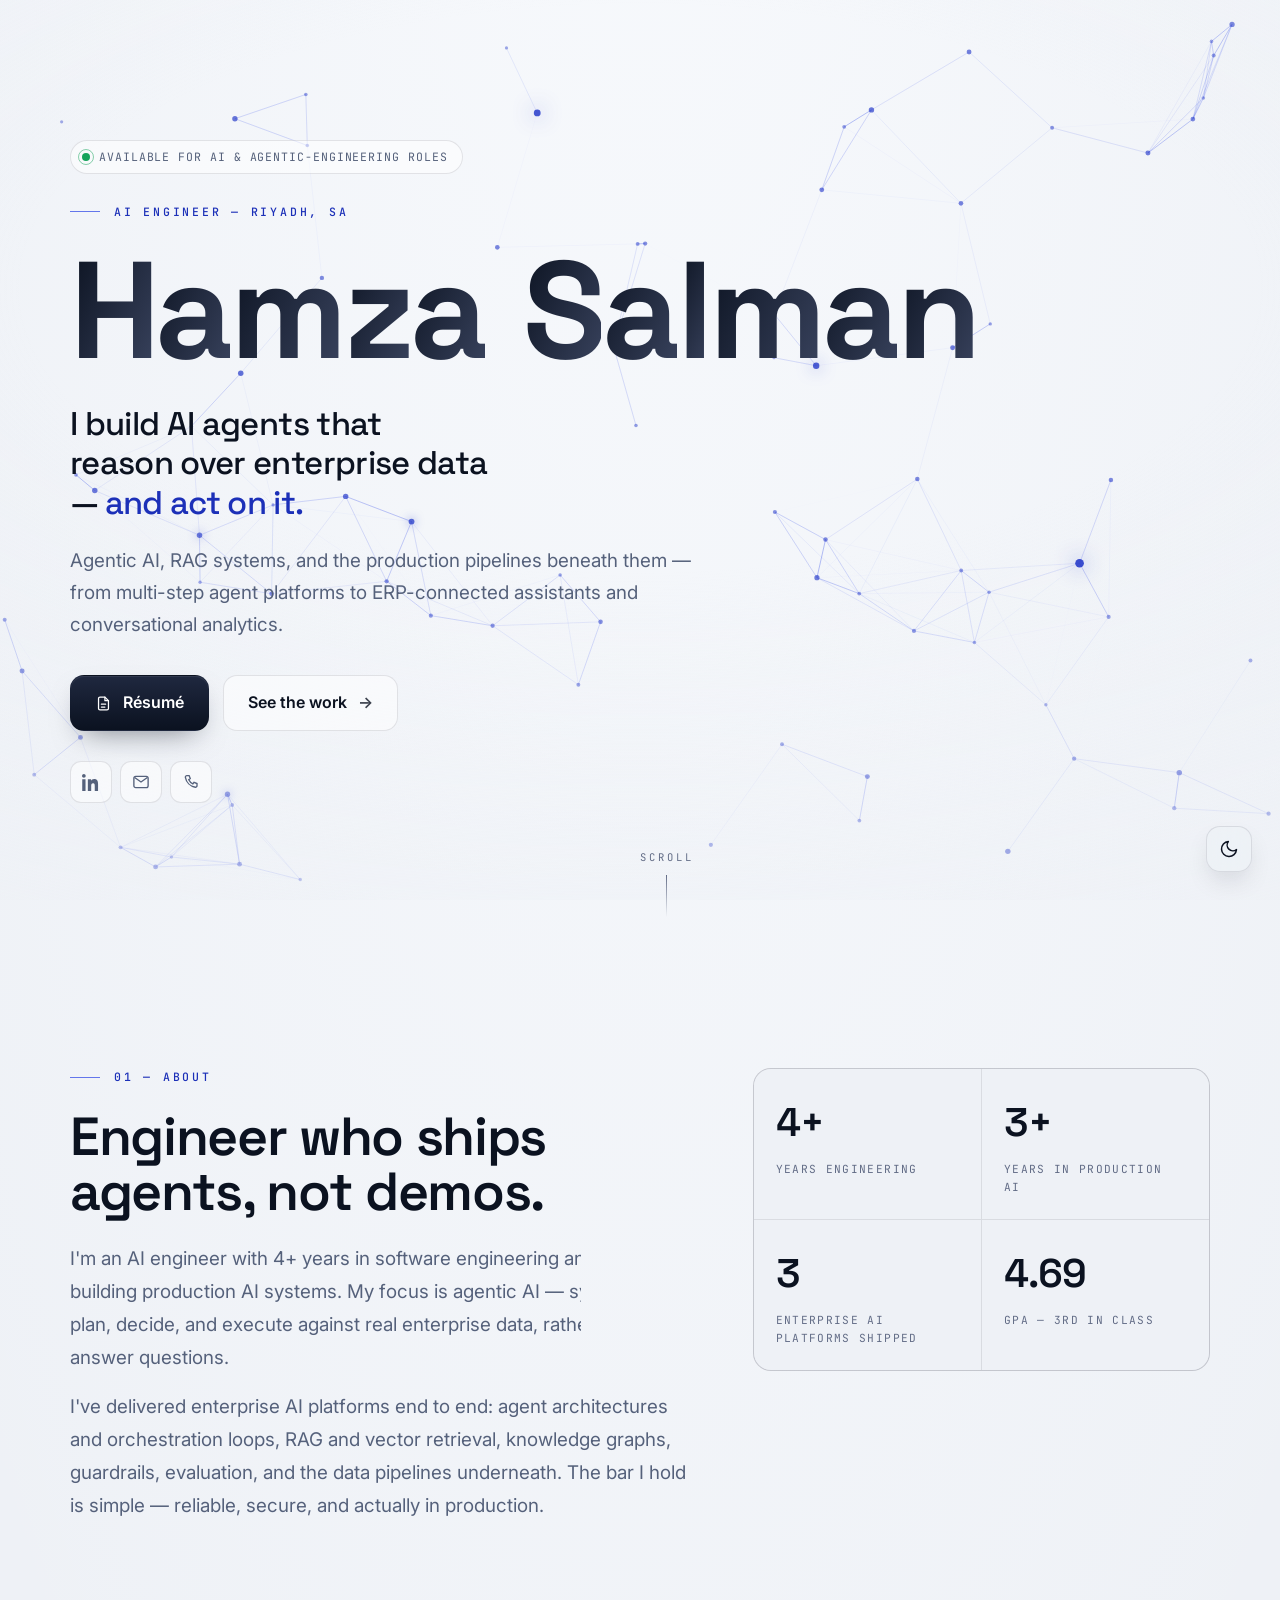
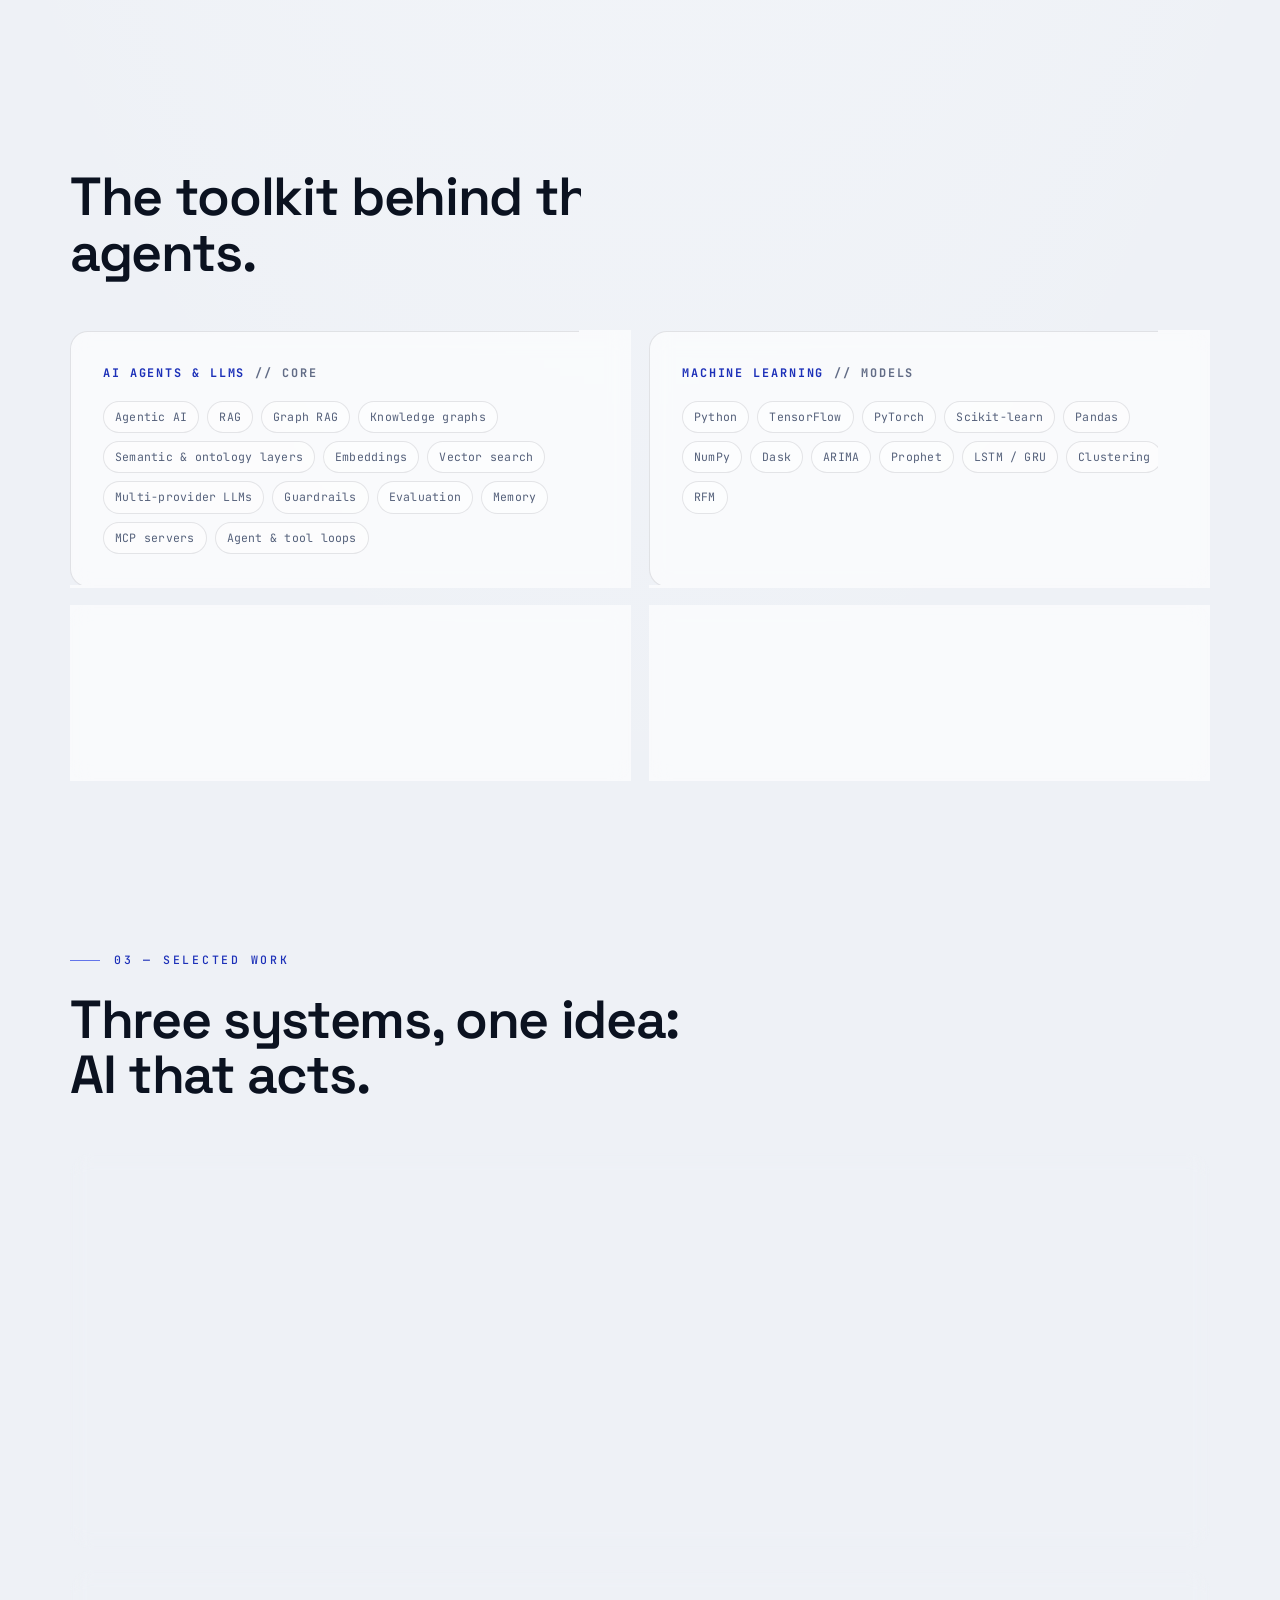
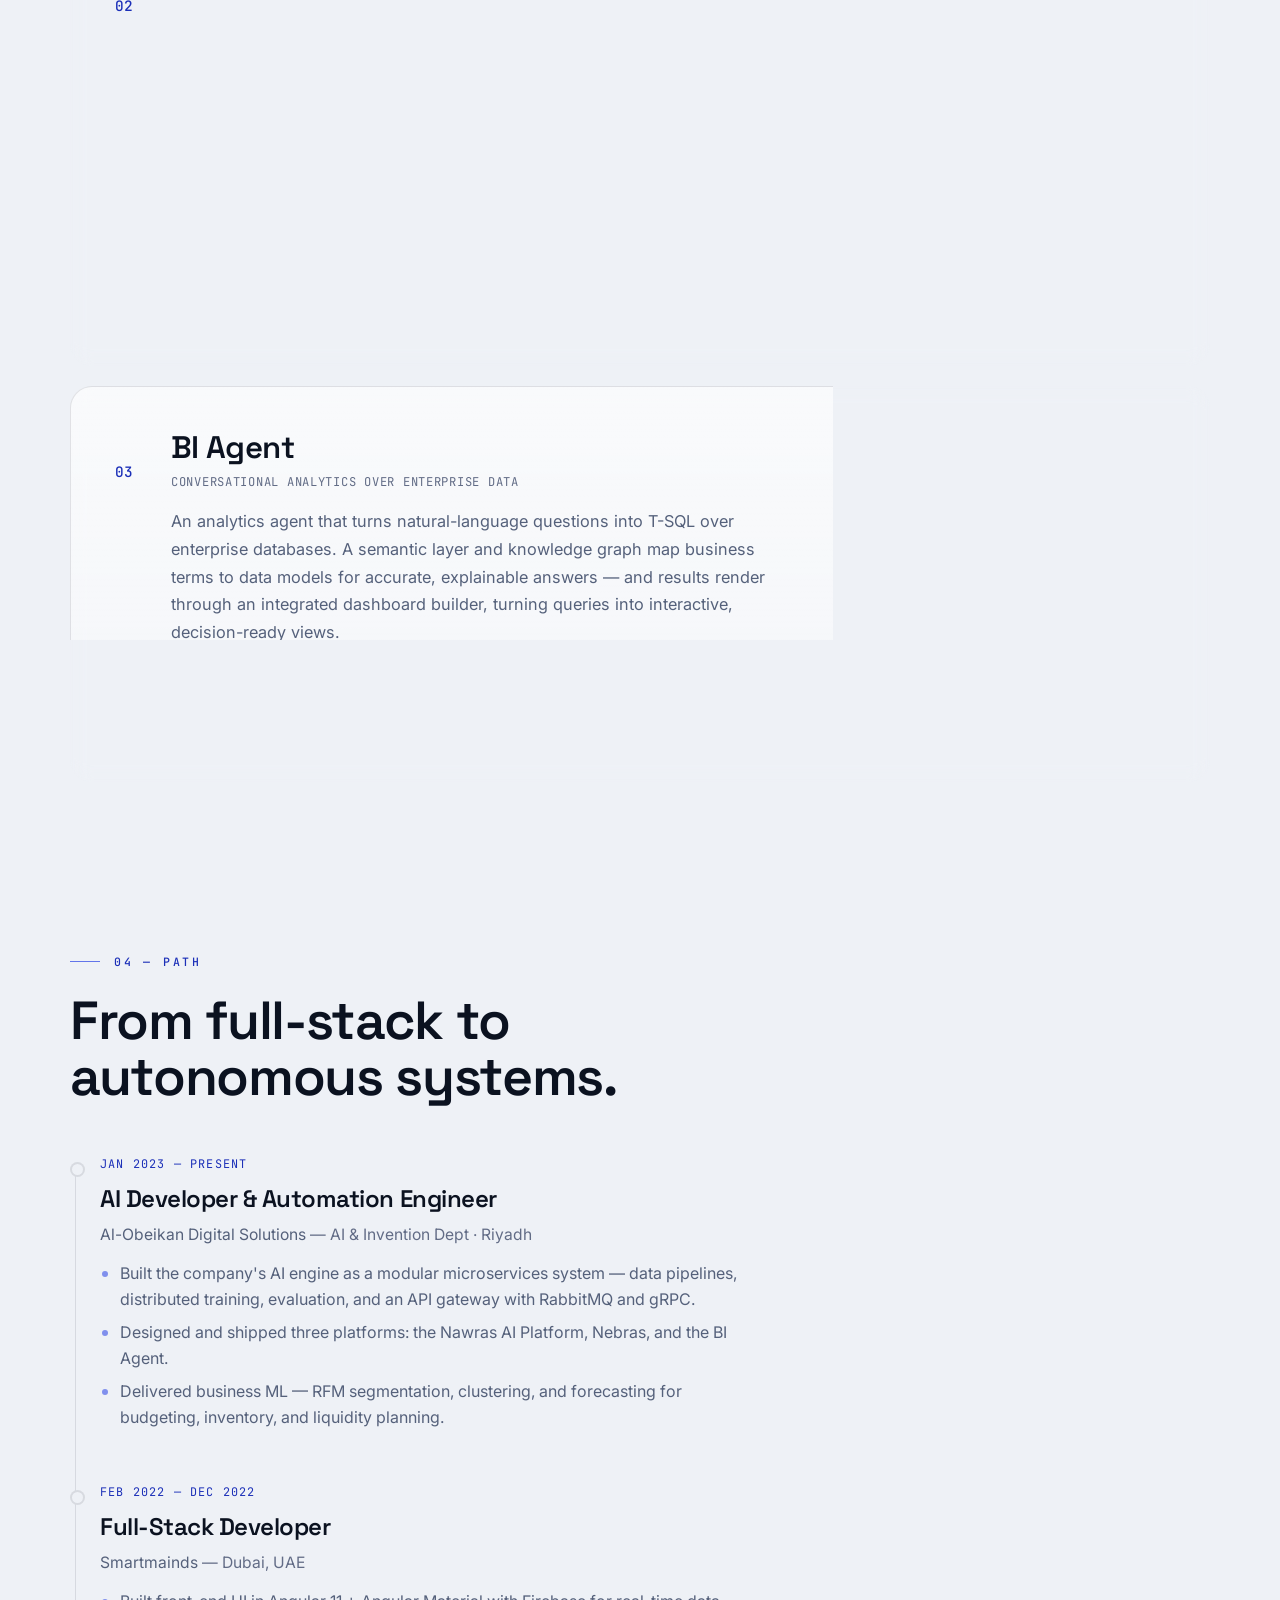
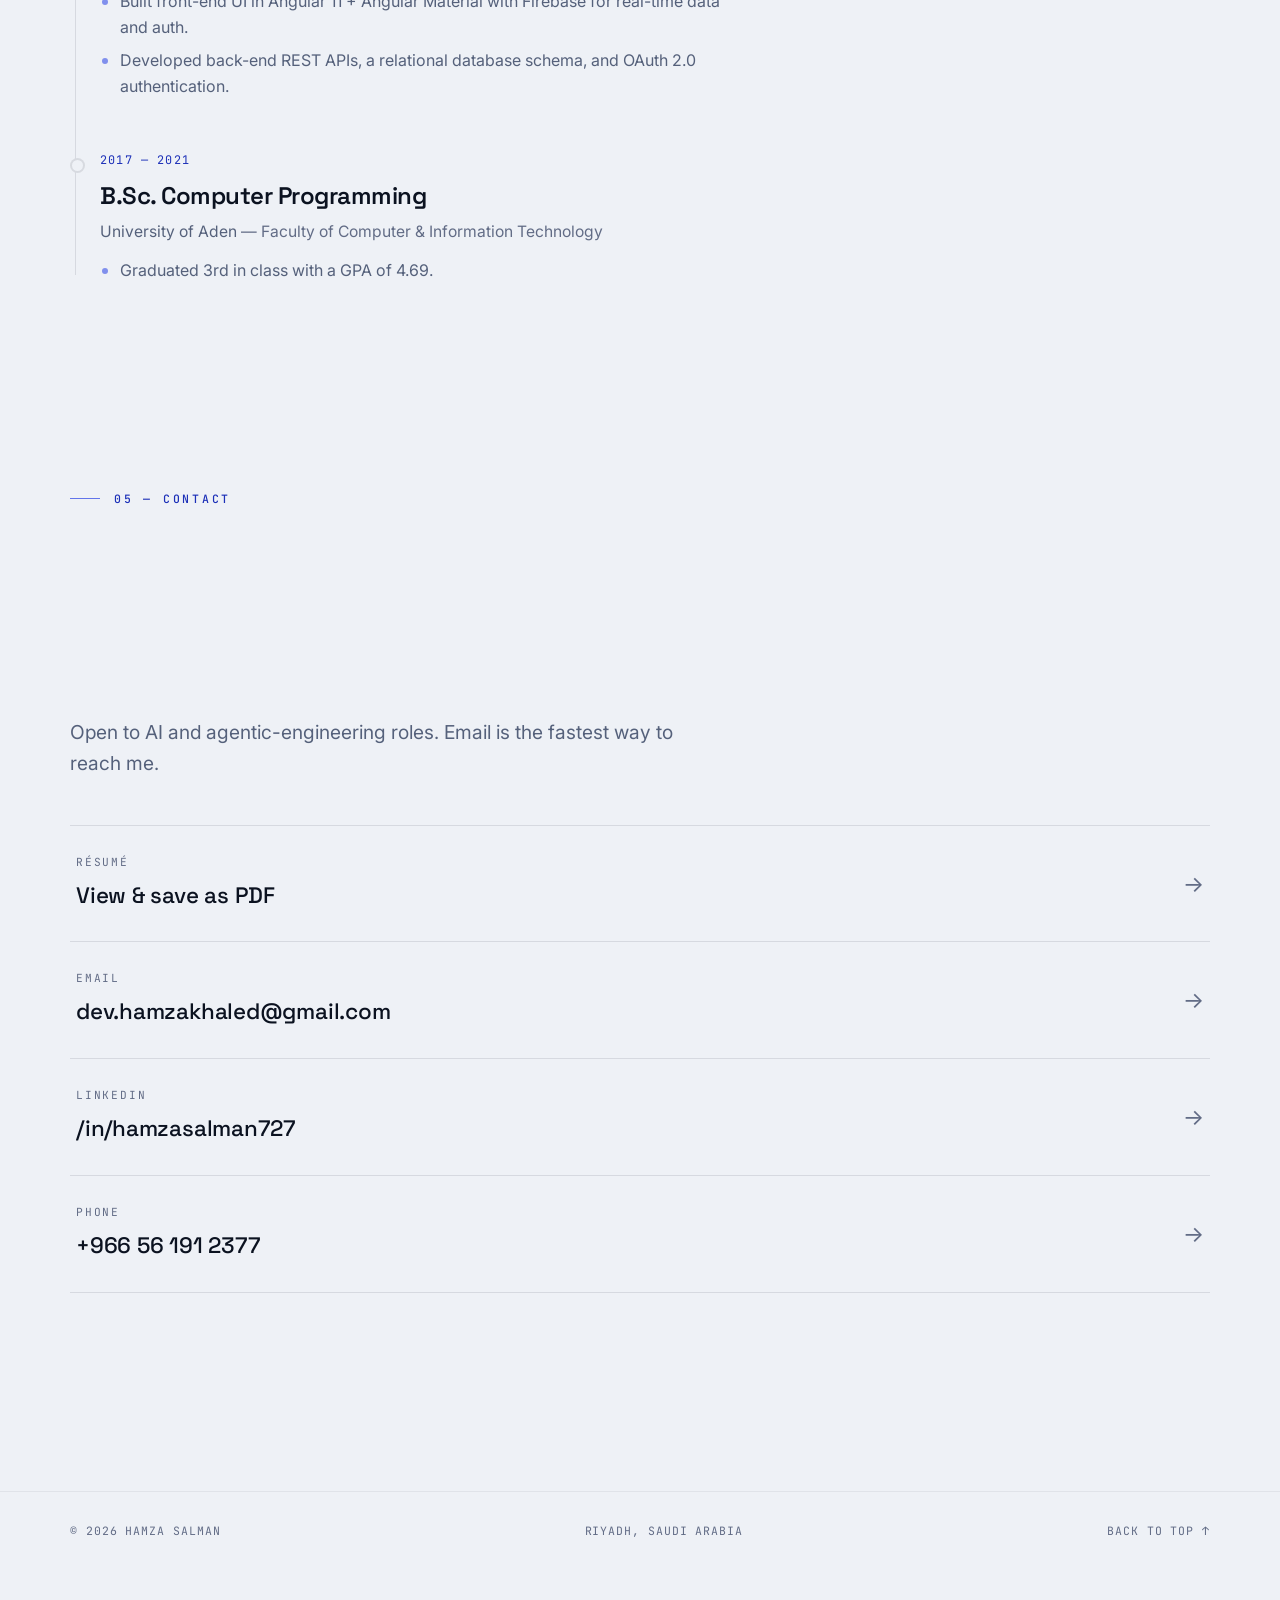
==== commit 24e92d72: "Add Nebras case study page and update project references" ====
--- a/index.html
+++ b/index.html
@@ -617,10 +617,10 @@
         <article class="proj reveal">
           <div class="proj__num" data-parallax="52">02</div>
           <div>
-            <h3 class="proj__t">X10</h3>
+            <h3 class="proj__t">Nebras</h3>
             <div class="proj__d">Agentic AI for the Nawras ERP</div>
             <p class="proj__p">An ERP-connected agent built on ontology and semantic layers so it genuinely understands enterprise data — then performs autonomous decision-making and intelligent task execution. Runs an agent loop and tool loop with a skills system for sharper task decomposition, plus a Python sandbox that analyzes data with code, reads uploaded files and images, and generates files for users.</p>
-            <a class="proj__link" href="./x10.html">View case study <span class="arw" aria-hidden="true">→</span></a>
+            <a class="proj__link" href="./nebras.html">View case study <span class="arw" aria-hidden="true">→</span></a>
             <div class="chips">
               <span class="chip">Ontology layer</span><span class="chip">Semantic layer</span>
               <span class="chip">Agent loop</span><span class="chip">Tool loop</span><span class="chip">Skills</span>
@@ -660,7 +660,7 @@
           <div class="tl-org">Al-Obeikan Digital Solutions <em>— AI &amp; Invention Dept · Riyadh</em></div>
           <ul class="tl-list">
             <li>Built the company's AI engine as a modular microservices system — data pipelines, distributed training, evaluation, and an API gateway with RabbitMQ and gRPC.</li>
-            <li>Designed and shipped three platforms: the Nawras AI Platform, X10, and the BI Agent.</li>
+            <li>Designed and shipped three platforms: the Nawras AI Platform, Nebras, and the BI Agent.</li>
             <li>Delivered business ML — RFM segmentation, clustering, and forecasting for budgeting, inventory, and liquidity planning.</li>
           </ul>
         </div>
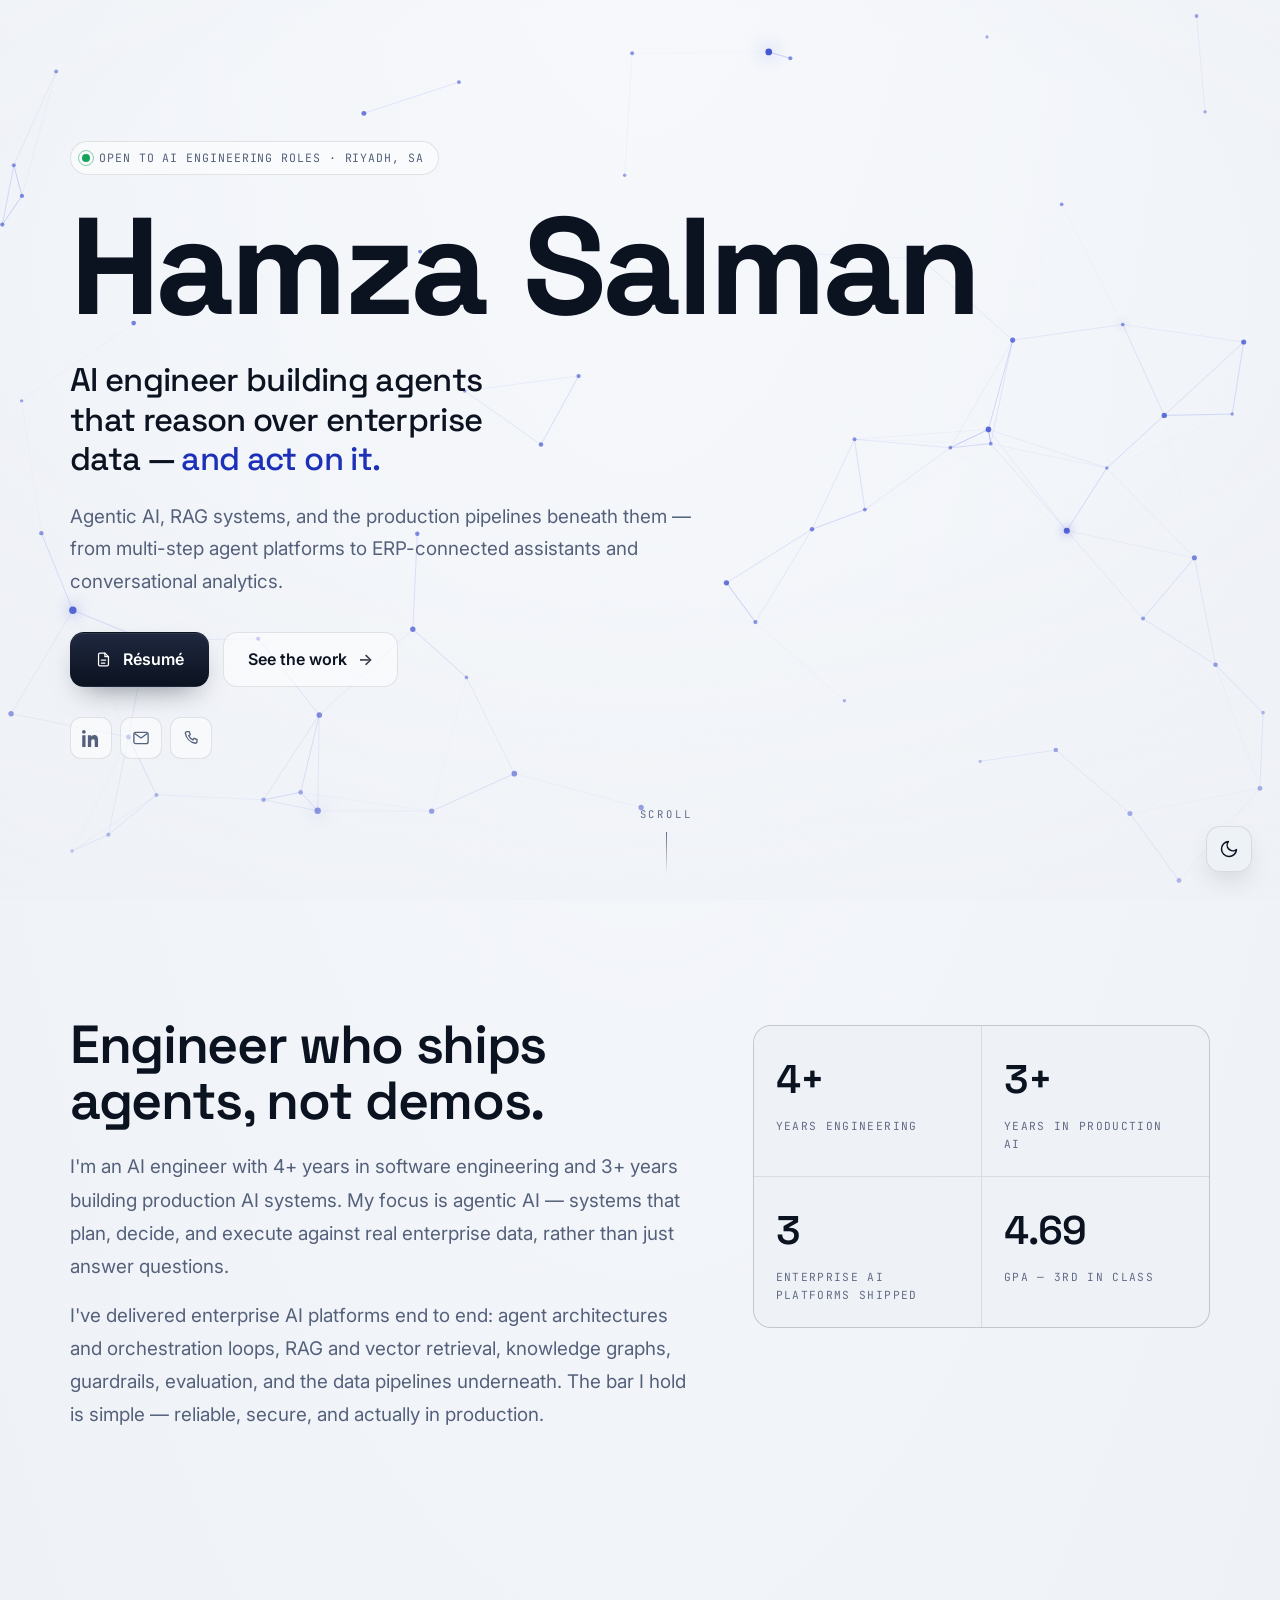
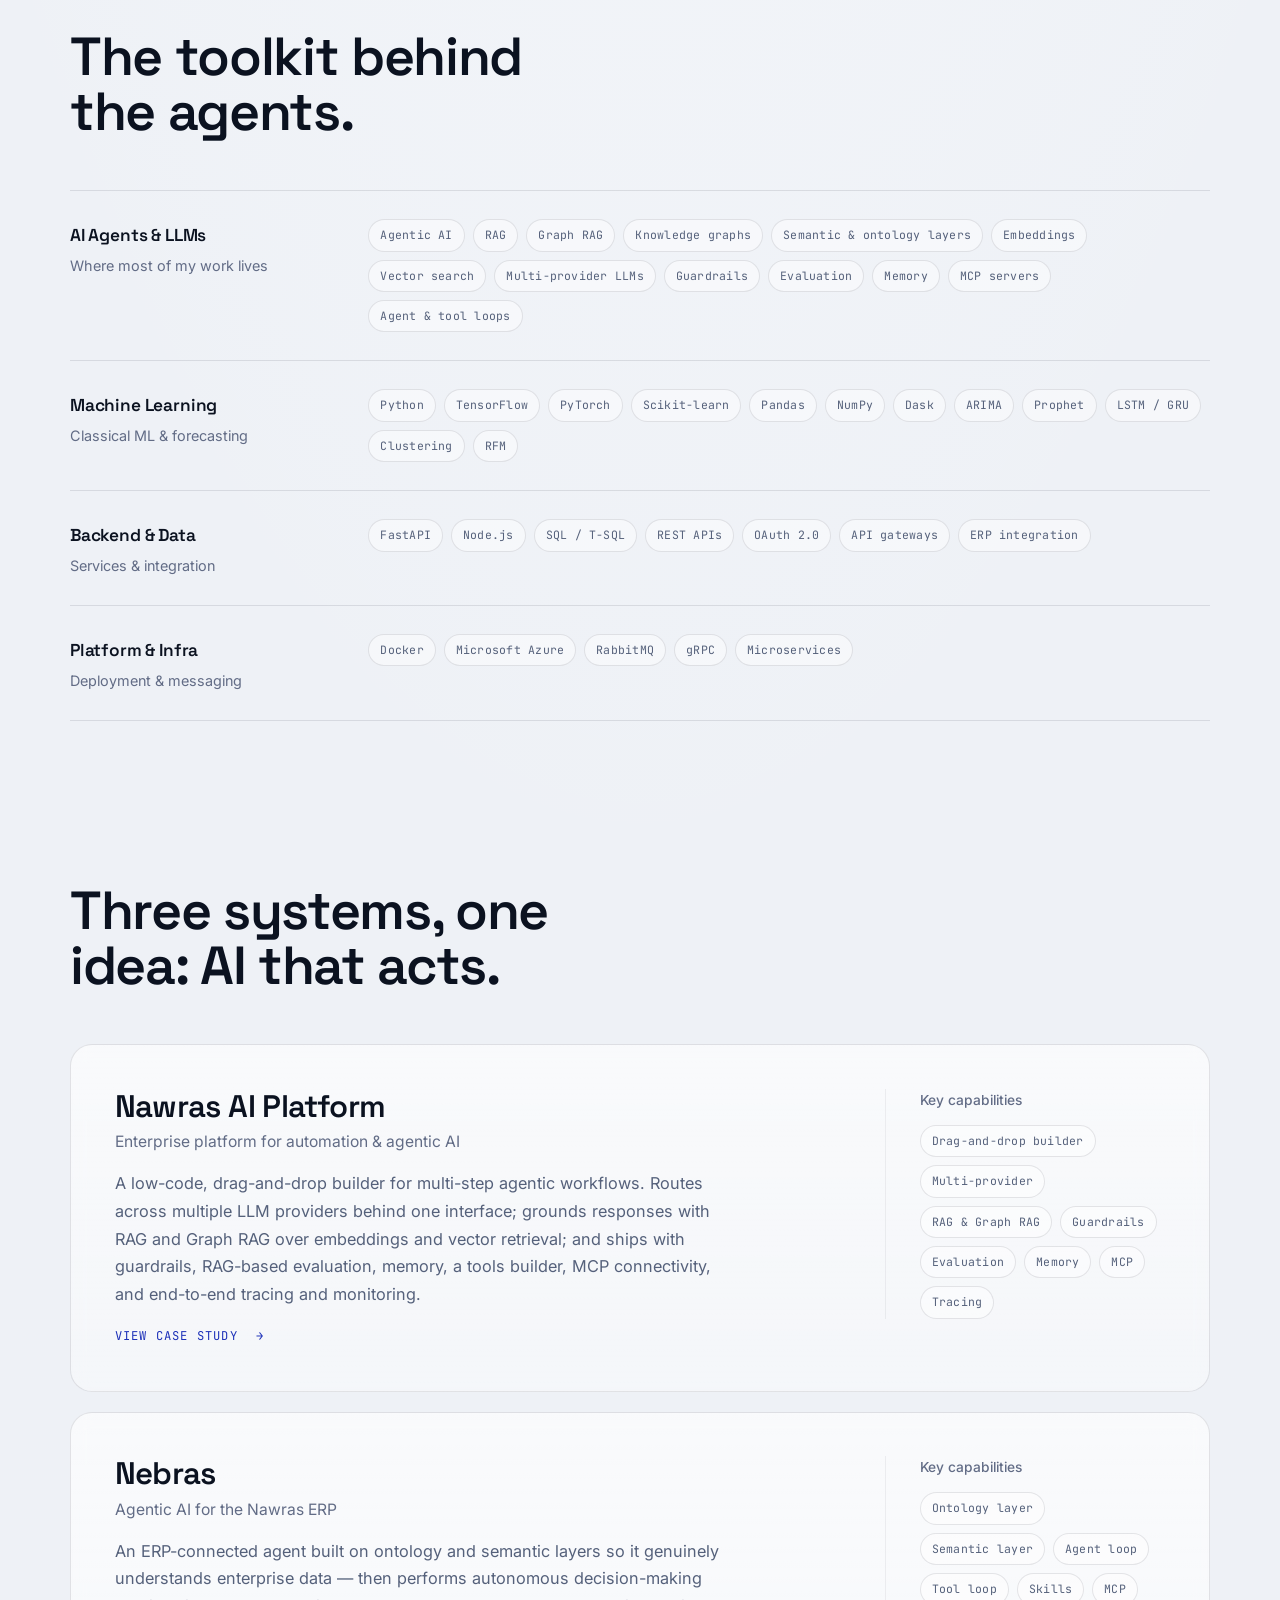
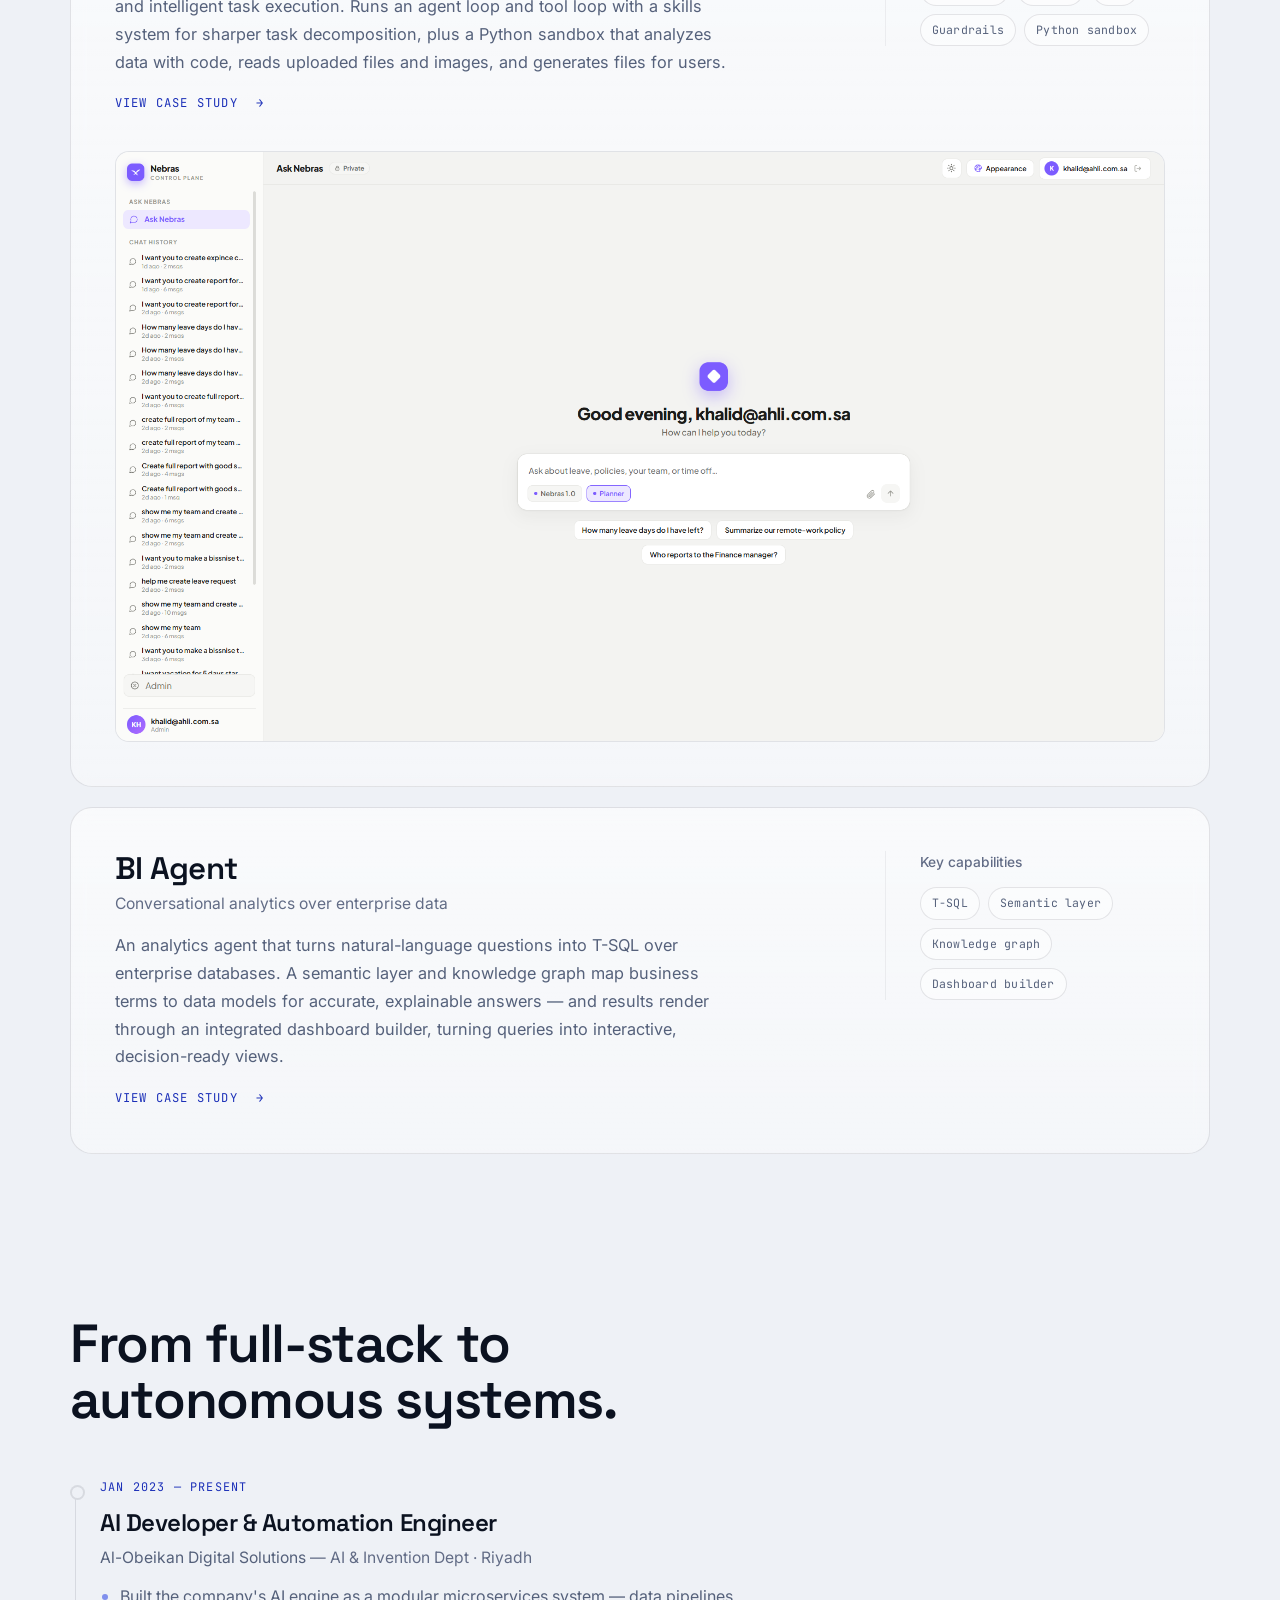
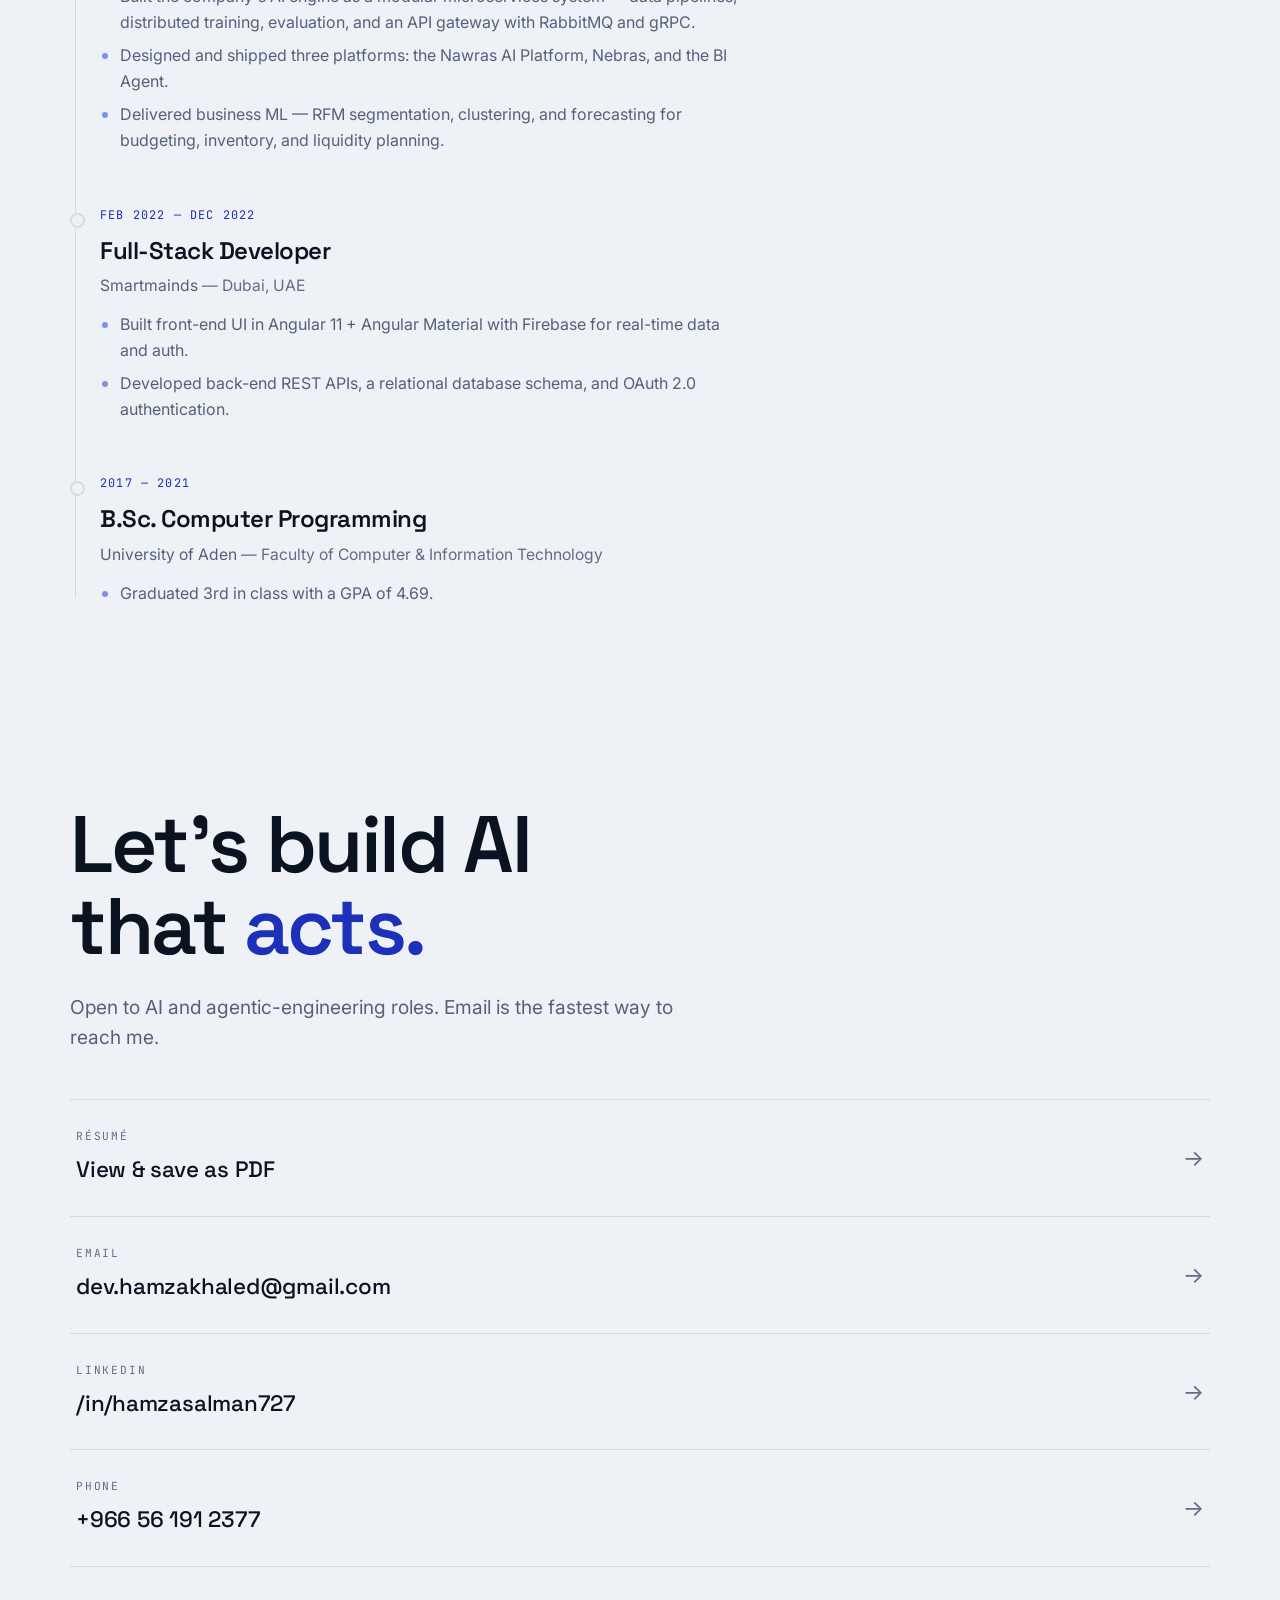
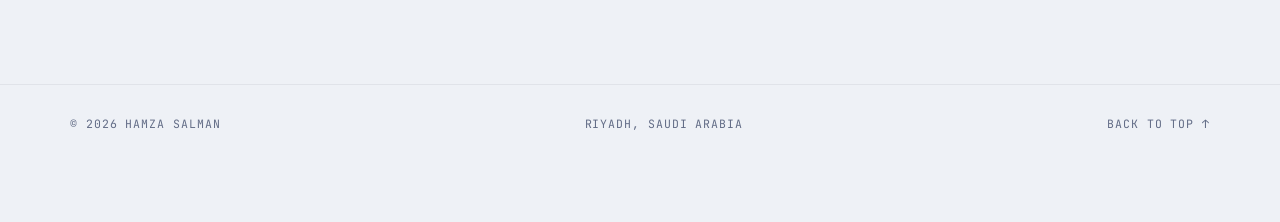
==== commit db70b86b: "Refine homepage: quieter background, clearer work section, recruiter-first hero - Particle field is " ====
--- a/index.html
+++ b/index.html
@@ -96,8 +96,6 @@
     /* brand mark */
     --mark-bg:#0B1220;
     --mark-fg:#ffffff;
-    /* hero name gradient */
-    --name-grad-2:#39435e;
     /* background scrim */
     --scrim:rgba(238,241,246,.55);
 
@@ -132,7 +130,6 @@
     --btn-primary-shadow-h:0 20px 46px -18px rgba(0,0,0,.75),inset 0 1px 0 rgba(255,255,255,.8);
     --mark-bg:#EAF0FA;
     --mark-fg:#0B0F1A;
-    --name-grad-2:#7f8cae;
     --scrim:rgba(10,14,25,.62);
   }
 
@@ -149,6 +146,9 @@
     transition:background-color .45s ease,color .45s ease;
   }
   ::selection{background:rgba(39,64,230,.18);color:var(--ink)}
+  html{scrollbar-color:rgba(85,97,123,.45) transparent;accent-color:var(--cobalt);caret-color:var(--cobalt)}
+  [data-theme="dark"]{scrollbar-color:rgba(155,168,194,.35) transparent}
+  .sr{position:absolute;width:1px;height:1px;padding:0;margin:-1px;overflow:hidden;clip:rect(0 0 0 0);white-space:nowrap;border:0}
   a{color:inherit;text-decoration:none}
   img,svg{display:block}
 
@@ -173,7 +173,7 @@
 
   /* ---------- living background (canvas neural field) ---------- */
   .bg{position:fixed;inset:0;z-index:0;pointer-events:none}
-  .bg canvas{position:absolute;inset:0;display:block;width:100%;height:100%}
+  .bg canvas{position:absolute;inset:0;display:block;width:100%;height:100%;transition:opacity .2s linear}
   .bg::after{ /* gentle scrim to protect text legibility */
     content:"";position:absolute;inset:0;
     background:radial-gradient(115% 75% at 50% 32%, transparent 42%, var(--scrim));
@@ -185,18 +185,10 @@
   .section{padding-block:clamp(82px,13vh,168px);scroll-margin-top:88px}
   .section--tight{padding-block:clamp(64px,9vh,120px)}
 
-  .eyebrow{
-    font-family:"JetBrains Mono",monospace;font-weight:500;
-    font-size:.72rem;letter-spacing:.24em;text-transform:uppercase;
-    color:var(--cobalt-ink);display:inline-flex;align-items:center;gap:14px;
-  }
-  .eyebrow::before{content:"";width:30px;height:1px;background:var(--cobalt);opacity:.7}
-
   h2.head{
     font-family:"Space Grotesk",sans-serif;font-weight:600;
     font-size:clamp(1.95rem,4.6vw,3.35rem);line-height:1.04;
-    letter-spacing:-.025em;color:var(--ink);max-width:18ch;
-    margin-top:22px;
+    letter-spacing:-.025em;color:var(--ink);max-width:18ch;text-wrap:balance;
   }
   .lede{
     color:var(--slate);font-size:clamp(1.02rem,1.5vw,1.18rem);
@@ -250,8 +242,7 @@
   .hero{position:relative;min-height:100svh;display:flex;align-items:center;
     padding-block:clamp(96px,16vh,140px)}
   .hero__in{width:min(var(--maxw),100% - var(--gut)*2);margin-inline:auto;will-change:transform,opacity}
-  .hero .eyebrow{margin-bottom:26px}
-  .avail{display:flex;width:max-content;max-width:100%;align-items:center;gap:9px;margin-bottom:20px;
+  .avail{display:flex;width:max-content;max-width:100%;align-items:center;gap:9px;margin-bottom:28px;
     font-family:"JetBrains Mono",monospace;font-size:.72rem;letter-spacing:.08em;
     text-transform:uppercase;color:var(--slate);
     padding:7px 14px 7px 11px;border:1px solid var(--line);border-radius:999px;
@@ -265,12 +256,10 @@
     margin-bottom:30px}
   .word{display:inline-block}
   .word:not(:last-child){margin-right:.28em}
-  .letter{display:inline-block;will-change:transform,opacity;
-    background-image:linear-gradient(115deg,var(--ink),var(--name-grad-2));
-    -webkit-background-clip:text;background-clip:text;color:transparent}
+  .letter{display:inline-block;will-change:transform,opacity;color:var(--ink)}
   .hero__role{font-family:"Space Grotesk",sans-serif;font-weight:500;
     font-size:clamp(1.25rem,3vw,2.05rem);line-height:1.2;letter-spacing:-.02em;
-    color:var(--ink);max-width:20ch}
+    color:var(--ink);max-width:25ch;text-wrap:balance}
   .hero__role .hl{color:var(--cobalt-ink)}
   .hero__bio{color:var(--slate);font-size:clamp(1.02rem,1.5vw,1.18rem);line-height:1.7;
     max-width:54ch;margin-top:22px}
@@ -317,45 +306,50 @@
     text-transform:uppercase;color:var(--slate-2);margin-top:6px;display:block}
 
   /* ---------- stack ---------- */
-  .stack{display:grid;grid-template-columns:repeat(2,1fr);gap:18px;margin-top:50px}
-  .grp{padding:clamp(22px,2.6vw,32px);border:1px solid var(--line);border-radius:var(--r);
-    background:var(--paper);backdrop-filter:blur(10px);
-    transition:border-color .4s,transform .5s cubic-bezier(.2,.7,.2,1),background .45s ease}
-  .grp:hover{border-color:rgba(39,64,230,.32);transform:translateY(-4px)}
-  .grp h3{font-family:"JetBrains Mono",monospace;font-size:.74rem;letter-spacing:.16em;
-    text-transform:uppercase;color:var(--cobalt-ink);margin-bottom:18px;display:flex;gap:10px;align-items:center}
-  .grp h3 em{font-style:normal;color:var(--slate-2)}
+  .stack{margin-top:50px;border-bottom:1px solid var(--line)}
+  .srow{display:grid;grid-template-columns:minmax(180px,260px) 1fr;gap:clamp(16px,3vw,48px);
+    padding:clamp(20px,2.4vw,28px) 0;border-top:1px solid var(--line)}
+  .srow dt{font-family:"Space Grotesk",sans-serif;font-weight:600;font-size:1.08rem;
+    letter-spacing:-.01em;color:var(--ink);padding-top:3px}
+  .srow dt small{display:block;font-family:"Inter",sans-serif;font-weight:400;font-size:.9rem;
+    letter-spacing:0;color:var(--slate-2);margin-top:4px}
   .chips{display:flex;flex-wrap:wrap;gap:8px}
   .chip{font-family:"JetBrains Mono",monospace;font-size:.72rem;letter-spacing:.02em;
     padding:6px 11px;border:1px solid var(--line);border-radius:999px;color:var(--slate);
     background:var(--chip-bg);transition:color .3s,border-color .3s,background .3s}
-  .grp:hover .chip{border-color:var(--line)}
   .chip:hover{color:var(--ink);border-color:rgba(39,64,230,.4);background:var(--raised-hover)}
+  .srow .chips{align-items:flex-start;align-content:flex-start}
 
   /* ---------- work ---------- */
   .works{display:flex;flex-direction:column;gap:20px;margin-top:50px}
-  .proj{position:relative;display:grid;grid-template-columns:auto 1fr;gap:clamp(20px,3vw,46px);
+  .proj{position:relative;display:grid;grid-template-columns:minmax(0,1fr) minmax(200px,280px);column-gap:clamp(24px,4vw,64px);row-gap:clamp(24px,3vw,36px);
     padding:clamp(26px,3.4vw,46px);border:1px solid var(--line);border-radius:22px;
     background:var(--card-grad);
     backdrop-filter:blur(10px);
     transition:transform .55s cubic-bezier(.2,.7,.2,1),border-color .45s,box-shadow .55s,background .45s ease}
   .proj:hover{transform:translateY(-6px);border-color:rgba(39,64,230,.42);
     box-shadow:0 30px 70px -34px rgba(39,64,230,.5)}
-  .proj__num{font-family:"JetBrains Mono",monospace;font-weight:500;font-size:.9rem;
-    color:var(--cobalt-ink);padding-top:6px}
   .proj__t{font-family:"Space Grotesk",sans-serif;font-weight:600;
     font-size:clamp(1.4rem,2.6vw,1.95rem);letter-spacing:-.02em;line-height:1.1}
-  .proj__d{font-family:"JetBrains Mono",monospace;font-size:.76rem;letter-spacing:.06em;
-    text-transform:uppercase;color:var(--slate-2);margin-top:8px}
+  .proj__d{font-size:.98rem;color:var(--slate-2);margin-top:6px}
   .proj__p{color:var(--slate);margin-top:16px;max-width:62ch;font-size:1.02rem;line-height:1.7}
-  .proj .chips{margin-top:20px}
+  .proj__aside{border-left:1px solid var(--line-soft);padding-left:clamp(20px,2.6vw,36px);align-self:start}
+  .proj__aside h4{font-family:"Inter",sans-serif;font-weight:500;font-size:.86rem;color:var(--slate-2);margin-bottom:14px}
+  .proj__shot{grid-column:1 / -1;border-radius:14px;overflow:hidden;
+    border:1px solid var(--line);background:var(--frost-2);aspect-ratio:16/9}
+  .proj__shot img{width:100%;height:100%;object-fit:cover;object-position:top left;
+    transition:transform .8s cubic-bezier(.16,1,.3,1)}
+  .proj:hover .proj__shot img{transform:scale(1.015)}
+  .proj__shot .shot-dark{display:none}
+  [data-theme="dark"] .proj__shot .shot-light{display:none}
+  [data-theme="dark"] .proj__shot .shot-dark{display:block}
 
   /* ---------- path / timeline ---------- */
   .tl{position:relative;margin-top:50px;padding-left:30px}
   .tl::before{content:"";position:absolute;left:5px;top:8px;bottom:8px;width:1px;background:var(--line)}
   .tl-progress{position:absolute;left:5px;top:8px;width:1px;height:calc(100% - 16px);
     transform-origin:top center;transform:scaleY(0);
-    background:linear-gradient(var(--cobalt),#5a72ff);box-shadow:0 0 12px rgba(39,64,230,.5)}
+    background:linear-gradient(var(--cobalt),#5a72ff)}
   .tl-item{position:relative;padding-bottom:clamp(30px,4.4vw,52px)}
   .tl-item:last-child{padding-bottom:0}
   .tl-item::before{content:"";position:absolute;left:-30px;top:7px;width:11px;height:11px;
@@ -376,7 +370,7 @@
 
   /* ---------- contact + footer ---------- */
   .contact__head{font-family:"Space Grotesk",sans-serif;font-weight:600;
-    font-size:clamp(2.4rem,7.2vw,5rem);line-height:1.02;letter-spacing:-.03em;margin-top:22px}
+    font-size:clamp(2.4rem,7.2vw,5rem);line-height:1.02;letter-spacing:-.03em}
   .contact__head .hl{color:var(--cobalt-ink)}
   .contact__sub{color:var(--slate);font-size:clamp(1.02rem,1.5vw,1.2rem);max-width:52ch;margin-top:24px}
   .crows{margin-top:46px}
@@ -393,7 +387,7 @@
   .crow .arw{font-size:1.4rem;color:var(--slate-2);transition:transform .35s cubic-bezier(.2,.7,.2,1),color .3s}
   .crow:hover .arw{transform:translateX(8px);color:var(--cobalt)}
 
-  footer{border-top:1px solid var(--line-soft);margin-top:clamp(60px,9vh,120px)}
+  footer{border-top:1px solid var(--line-soft)}
   .foot{display:flex;flex-wrap:wrap;gap:14px;justify-content:space-between;align-items:center;
     padding:30px 0 88px;font-family:"JetBrains Mono",monospace;font-size:.72rem;
     letter-spacing:.08em;text-transform:uppercase;color:var(--slate-2)}
@@ -436,6 +430,7 @@
     opacity:0;transition:opacity .45s ease}
   .proj:hover::after{opacity:1}
   .proj>*{position:relative;z-index:1}
+  .proj__link::before{content:"";position:absolute;inset:0;border-radius:22px;z-index:2}
   .proj__link{display:inline-flex;align-items:center;gap:9px;margin-top:18px;
     font-family:"JetBrains Mono",monospace;font-size:.76rem;letter-spacing:.1em;text-transform:uppercase;
     color:var(--cobalt-ink);transition:gap .3s cubic-bezier(.2,.7,.2,1)}
@@ -446,15 +441,17 @@
   /* ---------- responsive ---------- */
   @media (max-width:820px){
     .about__grid{grid-template-columns:1fr}
-    .stack{grid-template-columns:1fr}
+    .srow{grid-template-columns:1fr;gap:12px}
     .navlinks{display:none}
     .proj{grid-template-columns:1fr}
-    .proj__num{padding-top:0}
+    .proj__aside{border-left:0;padding-left:0;border-top:1px solid var(--line-soft);padding-top:20px}
   }
   @media (max-width:520px){
     .hero__cta{flex-direction:column;align-items:flex-start}
     .btn{width:100%;justify-content:center}
     .crow__v{font-size:1.02rem}
+    .mark{white-space:nowrap}
+    .nav .btn{width:auto;padding:8px 14px!important;font-size:.84rem!important}
   }
 
   @media (prefers-reduced-motion:reduce){
@@ -501,10 +498,9 @@
   <!-- HERO -->
   <header class="hero">
     <div class="hero__in" id="heroIn">
-      <p class="avail li li-1"><span class="dot" aria-hidden="true"></span>Available for AI &amp; agentic-engineering roles</p>
-      <div class="eyebrow li li-1">AI Engineer — Riyadh, SA</div>
+      <p class="avail li li-1"><span class="dot" aria-hidden="true"></span>Open to AI engineering roles · Riyadh, SA</p>
       <h1 class="name" id="heroName">Hamza Salman</h1>
-      <p class="hero__role li li-2">I build AI agents that reason over enterprise data — <span class="hl">and act on it.</span></p>
+      <p class="hero__role li li-2">AI engineer building agents that reason over enterprise data — <span class="hl">and act on it.</span></p>
       <p class="hero__bio li li-3">Agentic AI, RAG systems, and the production pipelines beneath them — from multi-step agent platforms to ERP-connected assistants and conversational analytics.</p>
       <div class="hero__cta li li-4">
         <a class="btn btn-primary" data-magnetic="0.3" href="./resume.html" target="_blank" rel="noopener">
@@ -532,7 +528,6 @@
   <section class="section" id="about" aria-labelledby="about-h">
     <div class="wrap about__grid">
       <div>
-        <div class="eyebrow reveal">01 — About</div>
         <h2 class="head reveal" id="about-h">Engineer who ships agents, not demos.</h2>
         <p class="lede reveal">I'm an AI engineer with 4+ years in software engineering and 3+ years building production AI systems. My focus is agentic AI — systems that plan, decide, and execute against real enterprise data, rather than just answer questions.</p>
         <p class="lede reveal">I've delivered enterprise AI platforms end to end: agent architectures and orchestration loops, RAG and vector retrieval, knowledge graphs, guardrails, evaluation, and the data pipelines underneath. The bar I hold is simple — reliable, secure, and actually in production.</p>
@@ -551,96 +546,86 @@
   <!-- STACK -->
   <section class="section section--tight" id="stack" aria-labelledby="stack-h">
     <div class="wrap">
-      <div class="eyebrow reveal">02 — Stack</div>
       <h2 class="head reveal" id="stack-h">The toolkit behind the agents.</h2>
-      <div class="stack">
-        <div class="grp reveal">
-          <h3>AI Agents &amp; LLMs <em>// core</em></h3>
-          <div class="chips">
-            <span class="chip">Agentic AI</span><span class="chip">RAG</span><span class="chip">Graph RAG</span>
-            <span class="chip">Knowledge graphs</span><span class="chip">Semantic &amp; ontology layers</span>
-            <span class="chip">Embeddings</span><span class="chip">Vector search</span><span class="chip">Multi-provider LLMs</span>
-            <span class="chip">Guardrails</span><span class="chip">Evaluation</span><span class="chip">Memory</span>
-            <span class="chip">MCP servers</span><span class="chip">Agent &amp; tool loops</span>
-          </div>
+      <dl class="stack">
+        <div class="srow reveal">
+          <dt>AI Agents &amp; LLMs<small>Where most of my work lives</small></dt>
+          <dd class="chips"><span class="chip">Agentic AI</span><span class="chip">RAG</span><span class="chip">Graph RAG</span> <span class="chip">Knowledge graphs</span><span class="chip">Semantic &amp; ontology layers</span> <span class="chip">Embeddings</span><span class="chip">Vector search</span><span class="chip">Multi-provider LLMs</span> <span class="chip">Guardrails</span><span class="chip">Evaluation</span><span class="chip">Memory</span> <span class="chip">MCP servers</span><span class="chip">Agent &amp; tool loops</span></dd>
         </div>
-        <div class="grp reveal">
-          <h3>Machine Learning <em>// models</em></h3>
-          <div class="chips">
-            <span class="chip">Python</span><span class="chip">TensorFlow</span><span class="chip">PyTorch</span>
-            <span class="chip">Scikit-learn</span><span class="chip">Pandas</span><span class="chip">NumPy</span><span class="chip">Dask</span>
-            <span class="chip">ARIMA</span><span class="chip">Prophet</span><span class="chip">LSTM / GRU</span>
-            <span class="chip">Clustering</span><span class="chip">RFM</span>
-          </div>
+        <div class="srow reveal">
+          <dt>Machine Learning<small>Classical ML &amp; forecasting</small></dt>
+          <dd class="chips"><span class="chip">Python</span><span class="chip">TensorFlow</span><span class="chip">PyTorch</span> <span class="chip">Scikit-learn</span><span class="chip">Pandas</span><span class="chip">NumPy</span><span class="chip">Dask</span> <span class="chip">ARIMA</span><span class="chip">Prophet</span><span class="chip">LSTM / GRU</span> <span class="chip">Clustering</span><span class="chip">RFM</span></dd>
         </div>
-        <div class="grp reveal">
-          <h3>Backend &amp; Data <em>// systems</em></h3>
-          <div class="chips">
-            <span class="chip">FastAPI</span><span class="chip">Node.js</span><span class="chip">SQL / T-SQL</span>
-            <span class="chip">REST APIs</span><span class="chip">OAuth 2.0</span><span class="chip">API gateways</span>
-            <span class="chip">ERP integration</span>
-          </div>
+        <div class="srow reveal">
+          <dt>Backend &amp; Data<small>Services &amp; integration</small></dt>
+          <dd class="chips"><span class="chip">FastAPI</span><span class="chip">Node.js</span><span class="chip">SQL / T-SQL</span> <span class="chip">REST APIs</span><span class="chip">OAuth 2.0</span><span class="chip">API gateways</span> <span class="chip">ERP integration</span></dd>
         </div>
-        <div class="grp reveal">
-          <h3>Platform &amp; Infra <em>// scale</em></h3>
-          <div class="chips">
-            <span class="chip">Docker</span><span class="chip">Microsoft Azure</span><span class="chip">RabbitMQ</span>
-            <span class="chip">gRPC</span><span class="chip">Microservices</span>
-          </div>
+        <div class="srow reveal">
+          <dt>Platform &amp; Infra<small>Deployment &amp; messaging</small></dt>
+          <dd class="chips"><span class="chip">Docker</span><span class="chip">Microsoft Azure</span><span class="chip">RabbitMQ</span> <span class="chip">gRPC</span><span class="chip">Microservices</span></dd>
         </div>
-      </div>
+      </dl>
     </div>
   </section>
 
   <!-- WORK -->
   <section class="section section--tight" id="work" aria-labelledby="work-h">
     <div class="wrap">
-      <div class="eyebrow reveal">03 — Selected work</div>
       <h2 class="head reveal" id="work-h">Three systems, one idea: AI that acts.</h2>
       <div class="works">
 
         <article class="proj reveal">
-          <div class="proj__num" data-parallax="-48">01</div>
           <div>
             <h3 class="proj__t">Nawras AI Platform</h3>
             <div class="proj__d">Enterprise platform for automation &amp; agentic AI</div>
             <p class="proj__p">A low-code, drag-and-drop builder for multi-step agentic workflows. Routes across multiple LLM providers behind one interface; grounds responses with RAG and Graph RAG over embeddings and vector retrieval; and ships with guardrails, RAG-based evaluation, memory, a tools builder, MCP connectivity, and end-to-end tracing and monitoring.</p>
-            <a class="proj__link" href="./nawras.html">View case study <span class="arw" aria-hidden="true">→</span></a>
-            <div class="chips">
-              <span class="chip">Drag-and-drop builder</span><span class="chip">Multi-provider</span>
-              <span class="chip">RAG &amp; Graph RAG</span><span class="chip">Guardrails</span>
-              <span class="chip">Evaluation</span><span class="chip">Memory</span><span class="chip">MCP</span><span class="chip">Tracing</span>
-            </div>
+            <a class="proj__link" href="./nawras.html">View case study<span class="sr"> — Nawras AI Platform</span> <span class="arw" aria-hidden="true">→</span></a>
           </div>
+          <aside class="proj__aside">
+            <h4>Key capabilities</h4>
+              <div class="chips">
+                <span class="chip">Drag-and-drop builder</span><span class="chip">Multi-provider</span>
+                <span class="chip">RAG &amp; Graph RAG</span><span class="chip">Guardrails</span>
+                <span class="chip">Evaluation</span><span class="chip">Memory</span><span class="chip">MCP</span><span class="chip">Tracing</span>
+              </div>
+          </aside>
         </article>
 
         <article class="proj reveal">
-          <div class="proj__num" data-parallax="52">02</div>
           <div>
             <h3 class="proj__t">Nebras</h3>
             <div class="proj__d">Agentic AI for the Nawras ERP</div>
             <p class="proj__p">An ERP-connected agent built on ontology and semantic layers so it genuinely understands enterprise data — then performs autonomous decision-making and intelligent task execution. Runs an agent loop and tool loop with a skills system for sharper task decomposition, plus a Python sandbox that analyzes data with code, reads uploaded files and images, and generates files for users.</p>
-            <a class="proj__link" href="./nebras.html">View case study <span class="arw" aria-hidden="true">→</span></a>
-            <div class="chips">
-              <span class="chip">Ontology layer</span><span class="chip">Semantic layer</span>
-              <span class="chip">Agent loop</span><span class="chip">Tool loop</span><span class="chip">Skills</span>
-              <span class="chip">MCP</span><span class="chip">Guardrails</span><span class="chip">Python sandbox</span>
-            </div>
+            <a class="proj__link" href="./nebras.html">View case study<span class="sr"> — Nebras</span> <span class="arw" aria-hidden="true">→</span></a>
           </div>
+          <aside class="proj__aside">
+            <h4>Key capabilities</h4>
+              <div class="chips">
+                <span class="chip">Ontology layer</span><span class="chip">Semantic layer</span>
+                <span class="chip">Agent loop</span><span class="chip">Tool loop</span><span class="chip">Skills</span>
+                <span class="chip">MCP</span><span class="chip">Guardrails</span><span class="chip">Python sandbox</span>
+              </div>
+          </aside>
+          <figure class="proj__shot">
+            <img class="shot-light" src="./assets/Nebras/nebras-chat.light.png" alt="Nebras chat interface: chat history in the sidebar, a prompt box and suggested questions" width="1920" height="1080" loading="lazy" decoding="async" />
+            <img class="shot-dark" src="./assets/Nebras/nebras-chat.dark.png" alt="" width="1920" height="1080" loading="lazy" decoding="async" />
+          </figure>
         </article>
 
         <article class="proj reveal">
-          <div class="proj__num" data-parallax="-48">03</div>
           <div>
             <h3 class="proj__t">BI Agent</h3>
             <div class="proj__d">Conversational analytics over enterprise data</div>
             <p class="proj__p">An analytics agent that turns natural-language questions into T-SQL over enterprise databases. A semantic layer and knowledge graph map business terms to data models for accurate, explainable answers — and results render through an integrated dashboard builder, turning queries into interactive, decision-ready views.</p>
-            <a class="proj__link" href="./bi-agent.html">View case study <span class="arw" aria-hidden="true">→</span></a>
-            <div class="chips">
-              <span class="chip">T-SQL</span><span class="chip">Semantic layer</span>
-              <span class="chip">Knowledge graph</span><span class="chip">Dashboard builder</span>
-            </div>
+            <a class="proj__link" href="./bi-agent.html">View case study<span class="sr"> — BI Agent</span> <span class="arw" aria-hidden="true">→</span></a>
           </div>
+          <aside class="proj__aside">
+            <h4>Key capabilities</h4>
+              <div class="chips">
+                <span class="chip">T-SQL</span><span class="chip">Semantic layer</span>
+                <span class="chip">Knowledge graph</span><span class="chip">Dashboard builder</span>
+              </div>
+          </aside>
         </article>
 
       </div>
@@ -650,7 +635,6 @@
   <!-- PATH -->
   <section class="section section--tight" id="path" aria-labelledby="path-h">
     <div class="wrap">
-      <div class="eyebrow reveal">04 — Path</div>
       <h2 class="head reveal" id="path-h">From full-stack to autonomous systems.</h2>
       <div class="tl">
         <span class="tl-progress" aria-hidden="true"></span>
@@ -688,7 +672,6 @@
   <!-- CONTACT -->
   <section class="section" id="contact" aria-labelledby="contact-h">
     <div class="wrap">
-      <div class="eyebrow reveal">05 — Contact</div>
       <h2 class="contact__head reveal" id="contact-h">Let's build AI<br>that <span class="hl">acts.</span></h2>
       <p class="contact__sub reveal">Open to AI and agentic-engineering roles. Email is the fastest way to reach me.</p>
       <div class="crows reveal">
@@ -765,7 +748,7 @@
 
     function seed(){
       // node count scales with viewport area, capped per device class
-      var count = Math.max(34, Math.min(W < 700 ? 66 : 116, Math.round((W * H) / 14500)));
+      var count = Math.max(30, Math.min(W < 700 ? 52 : 96, Math.round((W * H) / 17500)));
       nodes = [];
       for(var i = 0; i < count; i++){
         var depth = 0.3 + Math.random() * 0.85;   // parallax depth (back -> front)
@@ -814,7 +797,7 @@
           if(dx < -connect || dx > connect || dy < -connect || dy > connect) continue;
           var d2 = dx * dx + dy * dy;
           if(d2 < c2){
-            var op = (1 - Math.sqrt(d2) / connect) * 0.5 * ((a.depth + b.depth) * 0.5);
+            var op = (1 - Math.sqrt(d2) / connect) * 0.4 * ((a.depth + b.depth) * 0.5);
             ctx.strokeStyle = "rgba(" + lr + "," + lg + "," + lb + "," + op.toFixed(3) + ")";
             ctx.beginPath();
             ctx.moveTo(a.px, a.py);
@@ -1006,6 +989,7 @@
   /* ---- scroll-driven: progress, nav, hero parallax, content parallax, timeline draw ---- */
   function scrollFx(){
     var progress = document.getElementById("progress");
+    var bgCanvas = document.getElementById("bgCanvas");
     var nav = document.getElementById("nav");
     var heroIn = document.getElementById("heroIn");
     var parallaxEls = Array.prototype.slice.call(document.querySelectorAll("[data-parallax]"));
@@ -1034,6 +1018,8 @@
       var docH = document.documentElement.scrollHeight - vh;
       progress.style.width = (docH > 0 ? (y / docH * 100) : 0) + "%";
       if(y > vh * 0.66) nav.classList.add("show"); else nav.classList.remove("show");
+      // the field is the hero's backdrop; it recedes so body copy reads on a quiet surface
+      if(bgCanvas) bgCanvas.style.opacity = Math.max(0.22, 1 - (y / vh) * 0.9).toFixed(3);
 
       if(!RM){
         if(y < vh){
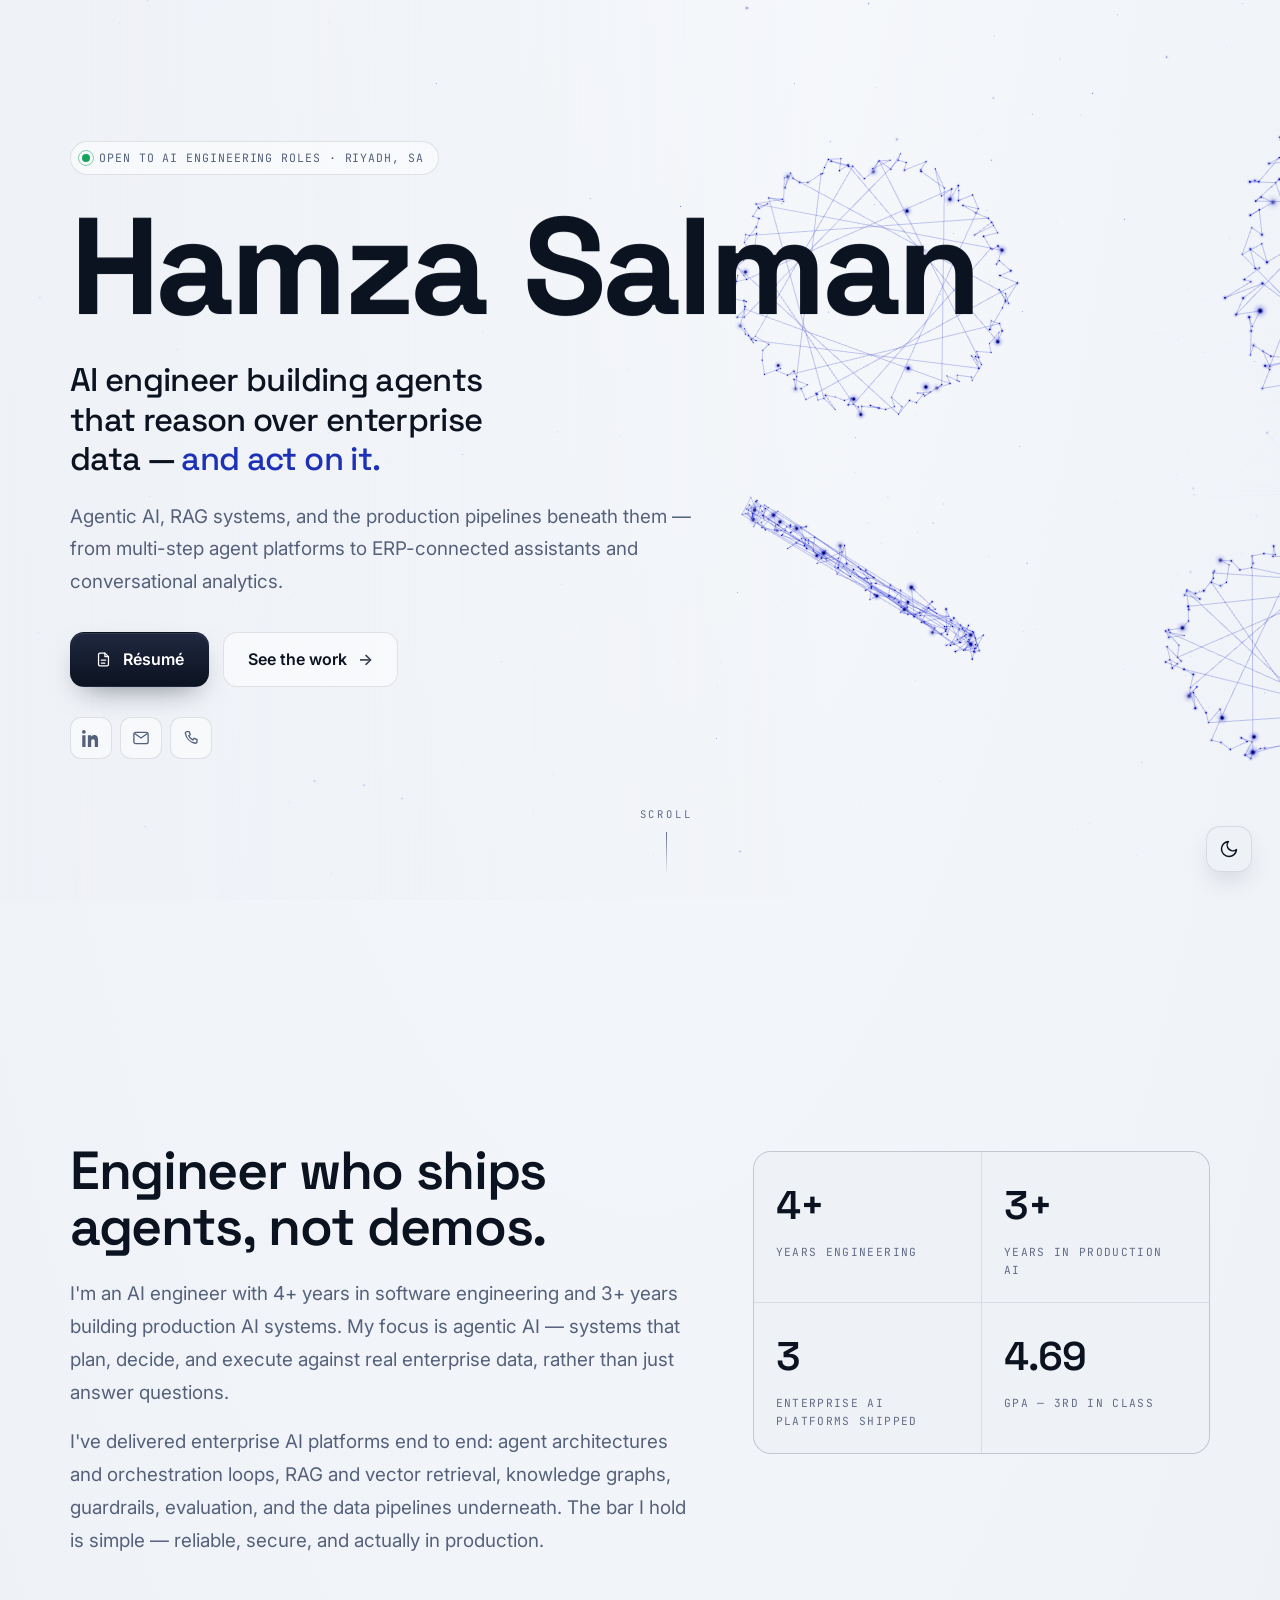
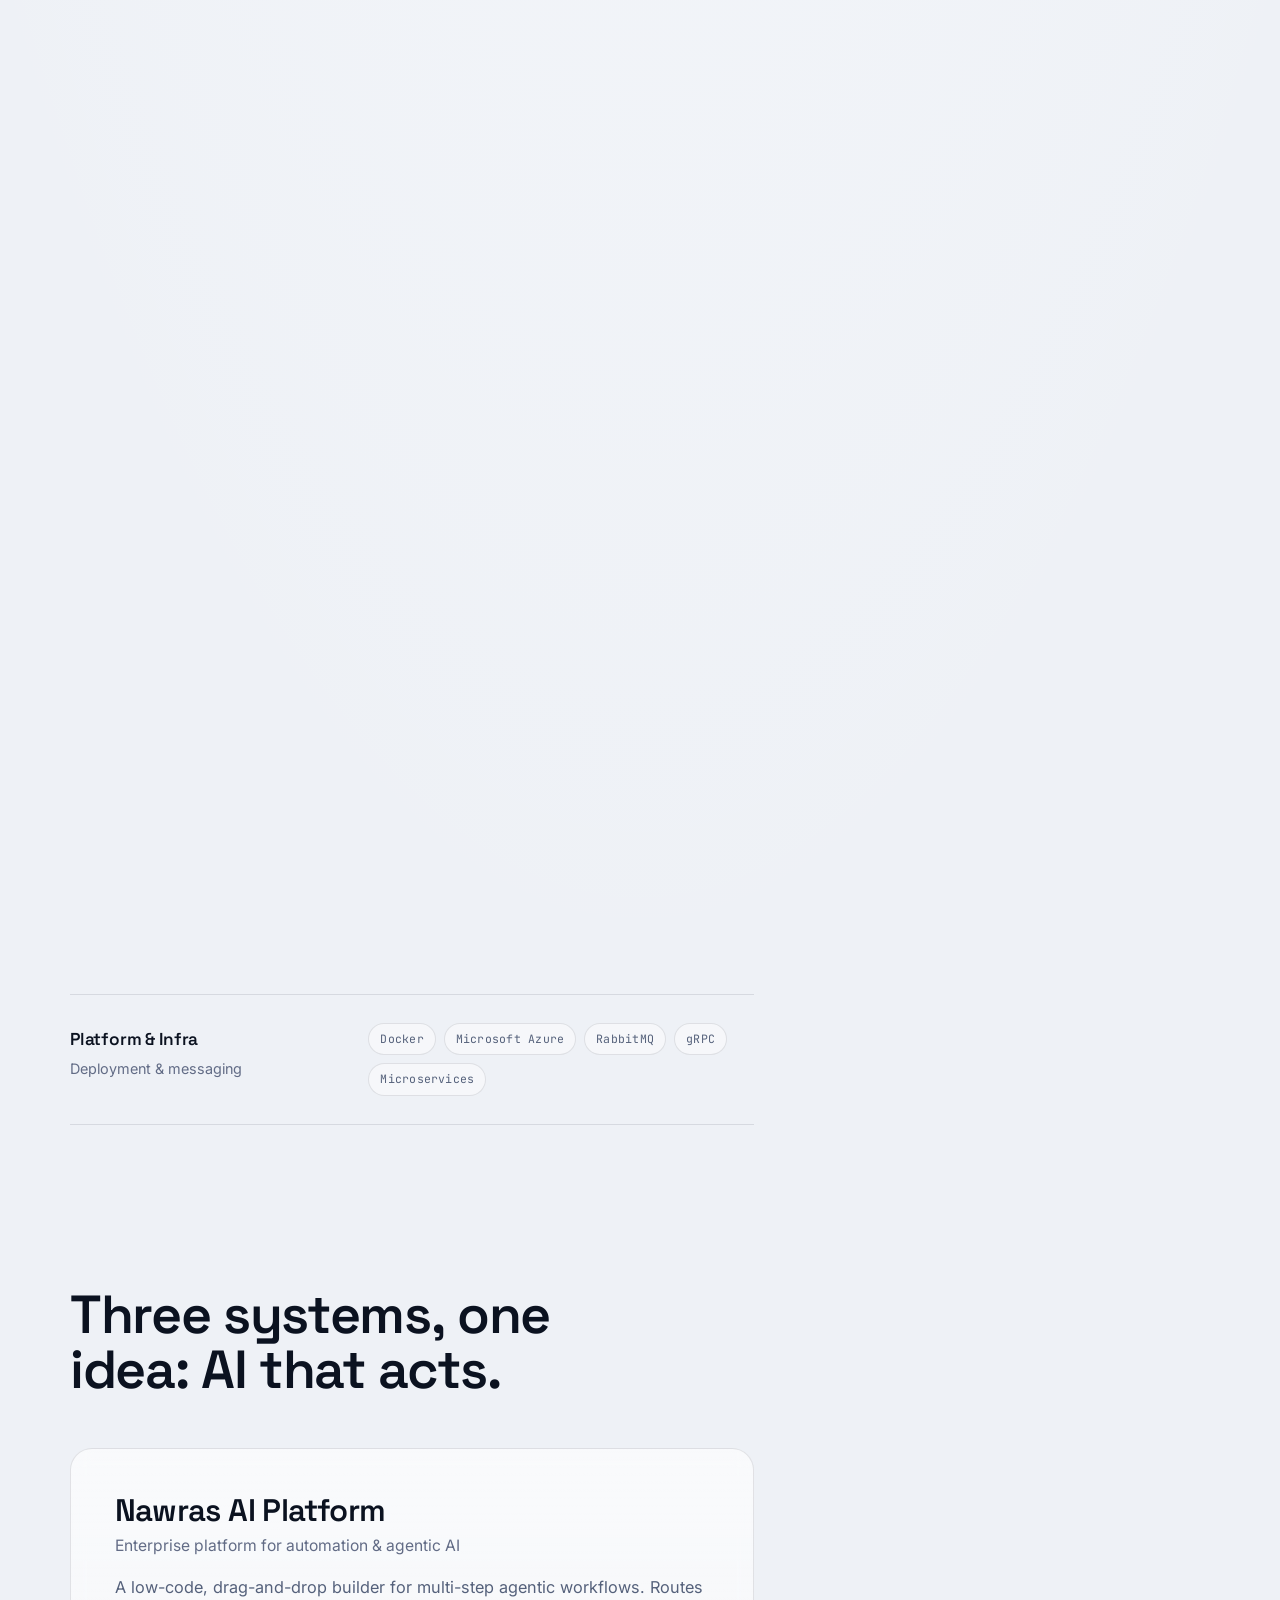
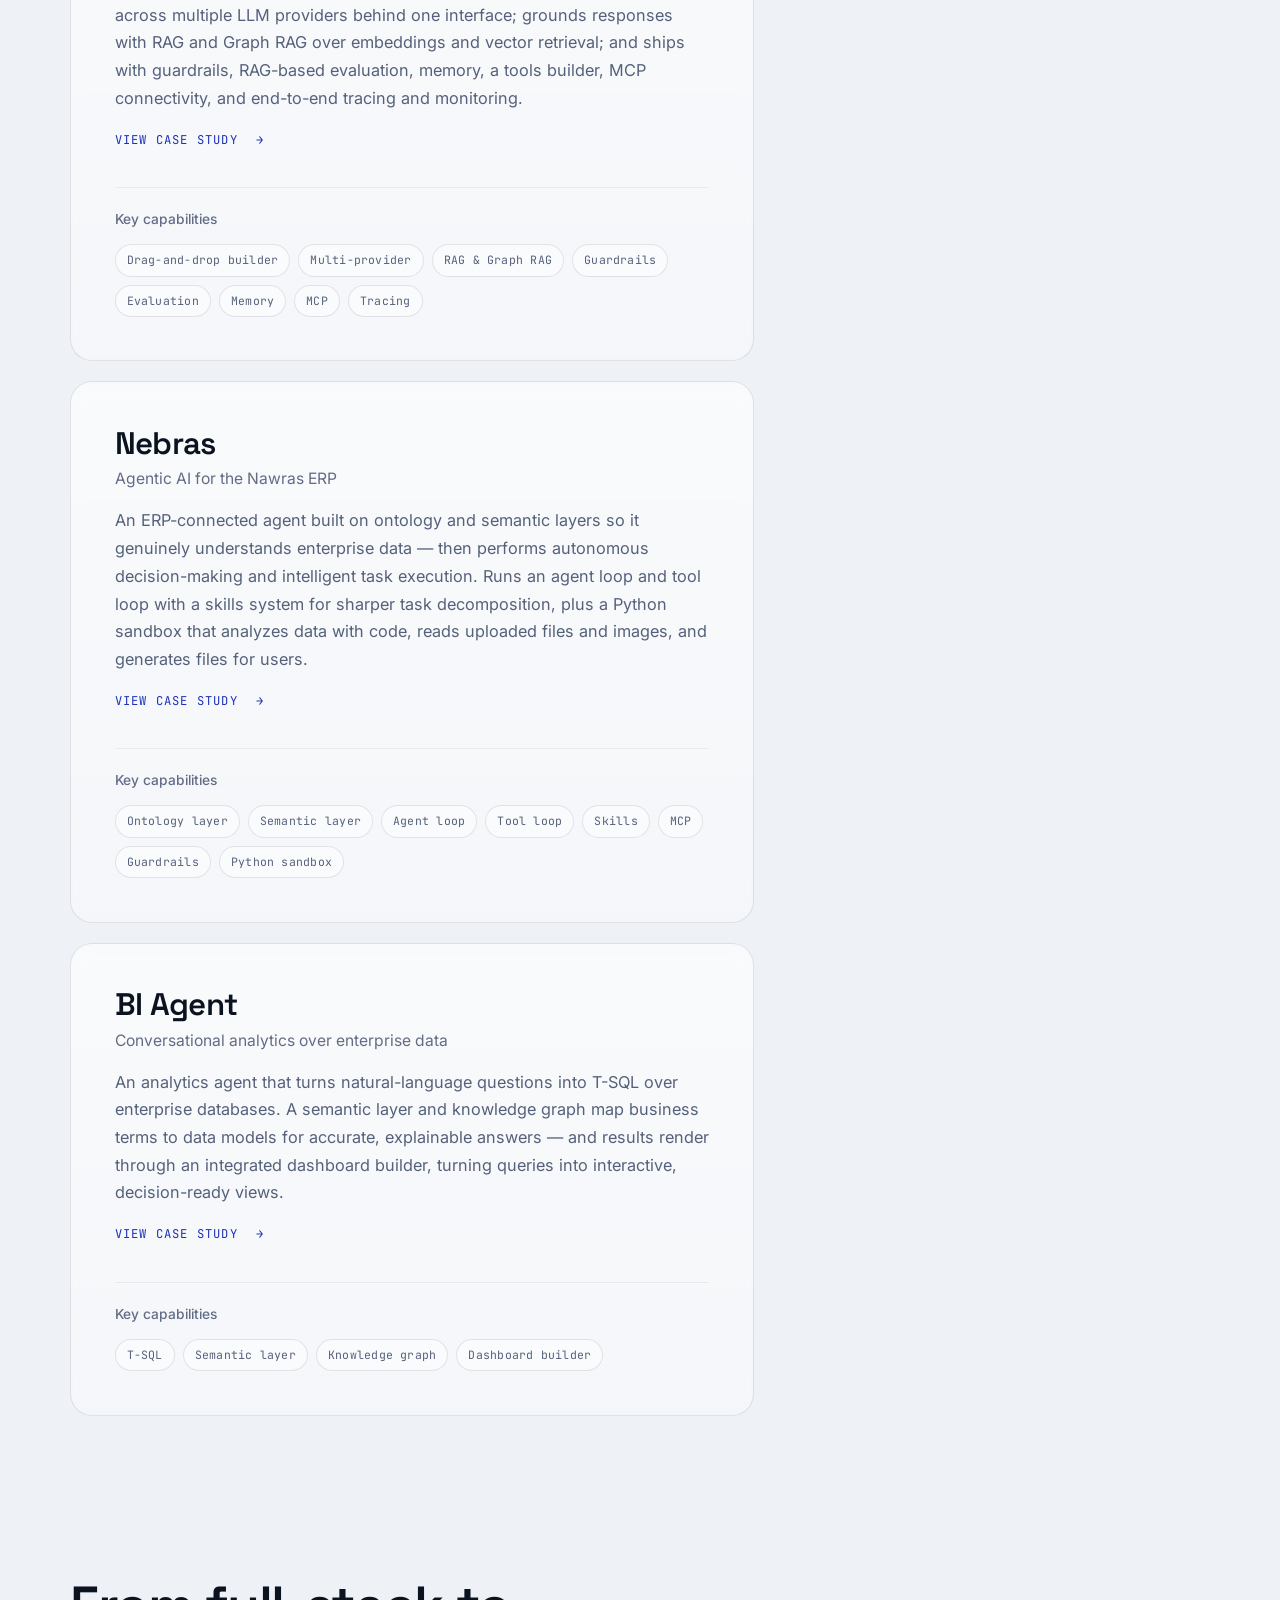
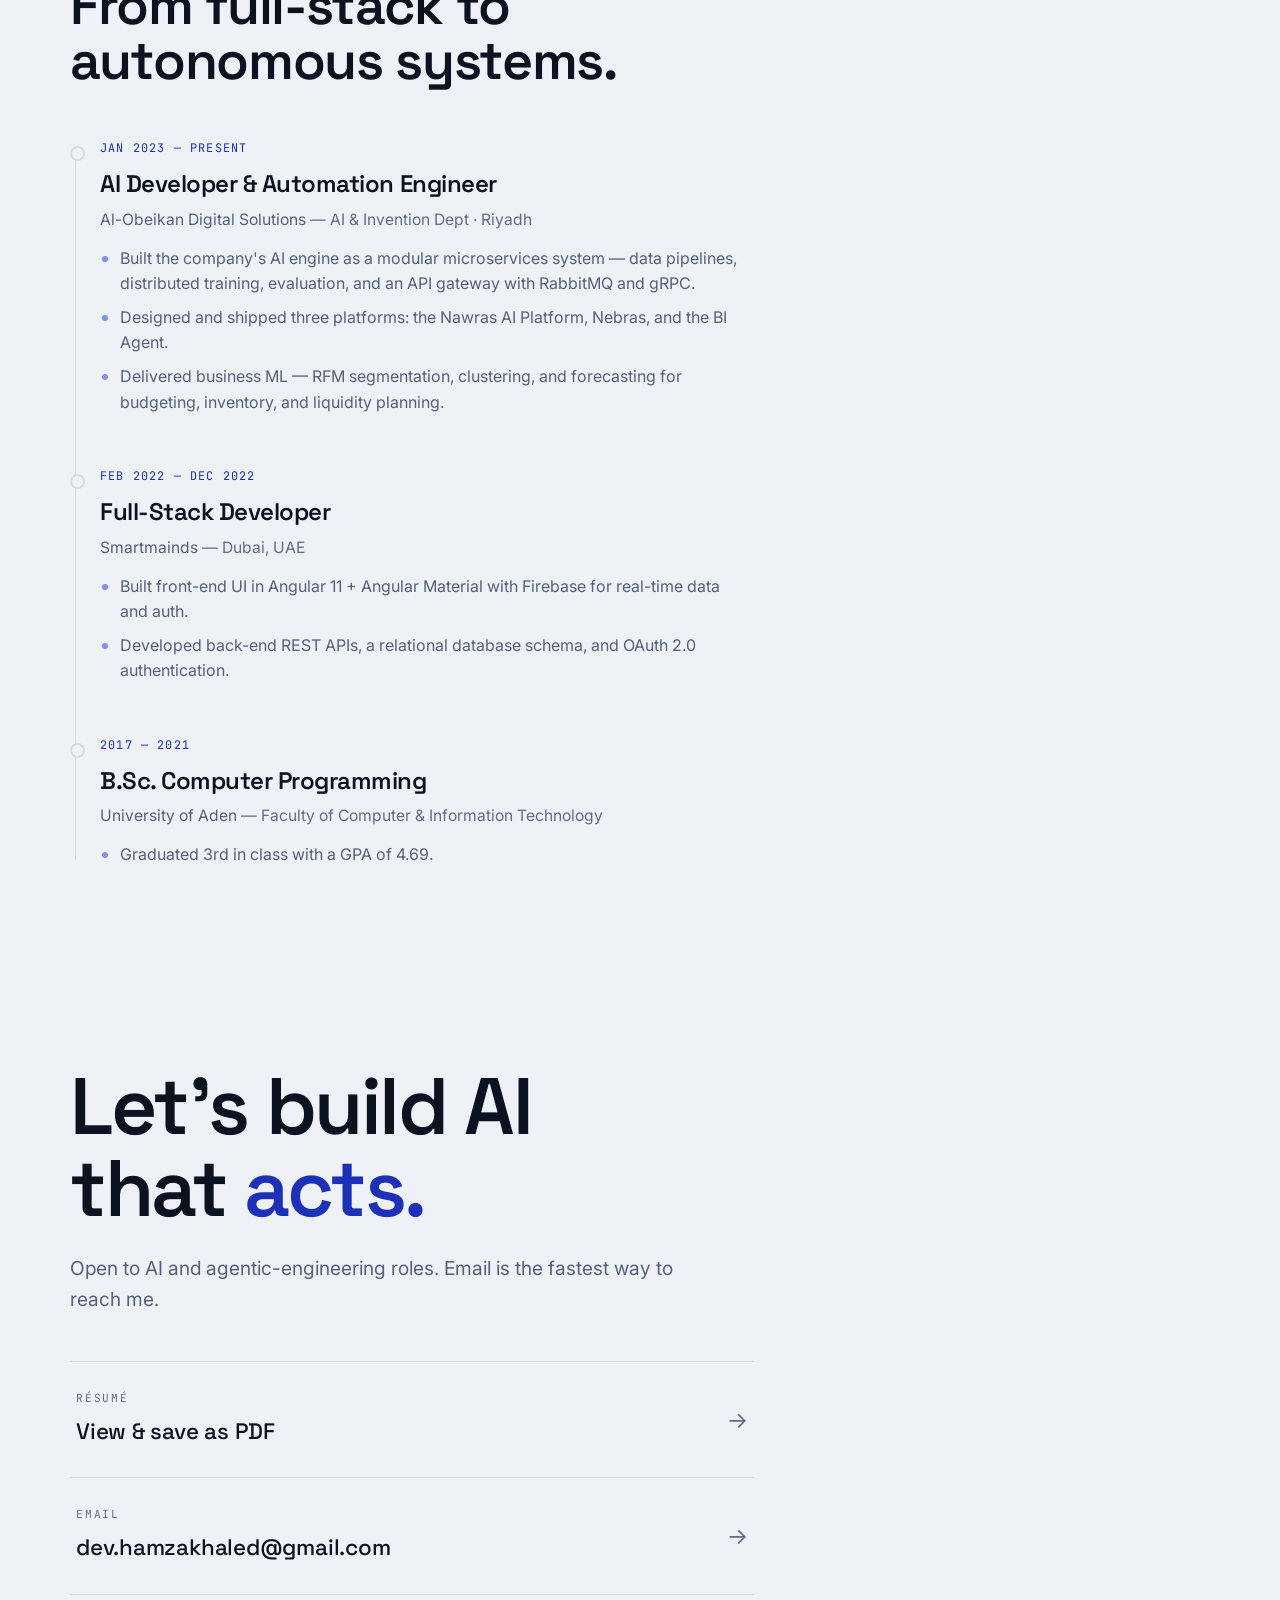
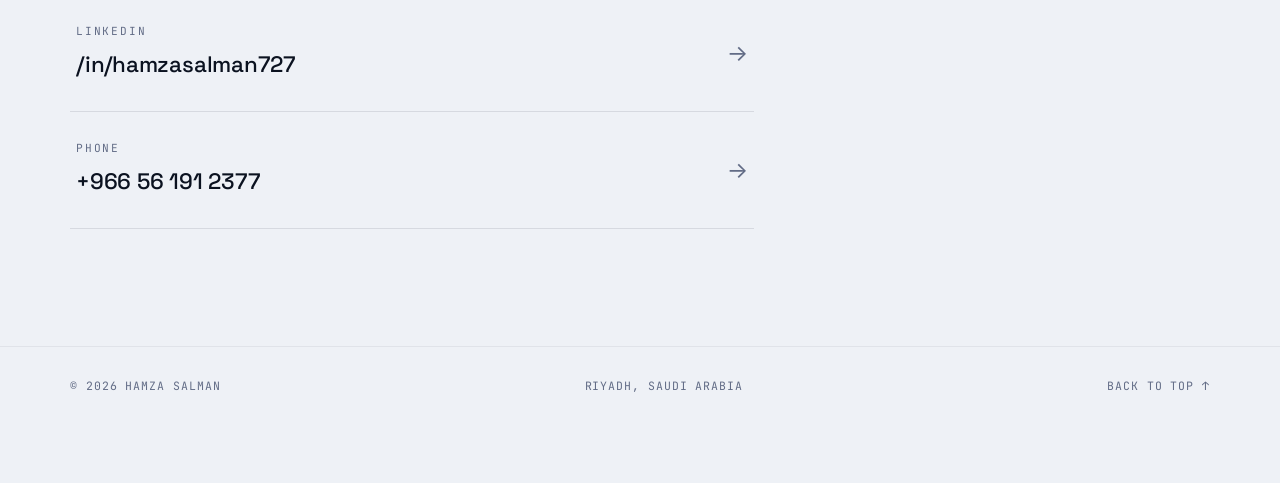
==== commit 3d998aa7: "Cinematic 3D scroll: camera flies through one continuous WebGL world - Three.js scene (vendored, r17" ====
--- a/index.html
+++ b/index.html
@@ -7,6 +7,7 @@
 <!-- prevent flash of wrong theme: set before stylesheet -->
 <script>
 (function(){try{
+  document.documentElement.classList.add("js");
   var t = localStorage.getItem("theme");
   if(t!=="light" && t!=="dark"){
     t = (window.matchMedia && window.matchMedia("(prefers-color-scheme: dark)").matches) ? "dark" : "light";
@@ -171,13 +172,16 @@
   }
   .skip:focus{transform:none}
 
-  /* ---------- living background (canvas neural field) ---------- */
-  .bg{position:fixed;inset:0;z-index:0;pointer-events:none}
-  .bg canvas{position:absolute;inset:0;display:block;width:100%;height:100%;transition:opacity .2s linear}
-  .bg::after{ /* gentle scrim to protect text legibility */
-    content:"";position:absolute;inset:0;
-    background:radial-gradient(115% 75% at 50% 32%, transparent 42%, var(--scrim));
-  }
+  /* ---------- cinematic 3D world (assets/js/cinematic.js) ---------- */
+  #scene3d{position:fixed;inset:0;width:100%;height:100%;z-index:0;pointer-events:none;display:block;
+    transition:opacity .6s ease}
+  .no3d #scene3d{display:none}
+  /* keeps copy legible where it sits over the scene: text lives on the left, the world on the right */
+  .scrim{position:fixed;inset:0;z-index:0;pointer-events:none;
+    background:linear-gradient(90deg,
+      color-mix(in srgb,var(--frost) 82%,transparent) 0%,
+      color-mix(in srgb,var(--frost) 50%,transparent) 36%,
+      transparent 64%)}
 
   /* ---------- layout ---------- */
   .shell{position:relative;z-index:1}
@@ -254,7 +258,11 @@
   .name{font-family:"Space Grotesk",sans-serif;font-weight:700;
     font-size:clamp(2.9rem,11.5vw,8.6rem);line-height:.93;letter-spacing:-.035em;
     margin-bottom:30px}
-  .word{display:inline-block}
+  .name{perspective:900px}
+  .word{display:inline-block;transform-style:preserve-3d}
+  .lw{display:inline-block;will-change:transform;
+    transform:translate3d(calc(var(--dx) * var(--sp,0) * 1px),calc(var(--dy) * var(--sp,0) * 1px),calc(var(--dz) * var(--sp,0) * 1px))
+      rotateX(calc(var(--rx) * var(--sp,0) * 1deg)) rotateY(calc(var(--ry) * var(--sp,0) * 1deg))}
   .word:not(:last-child){margin-right:.28em}
   .letter{display:inline-block;will-change:transform,opacity;color:var(--ink)}
   .hero__role{font-family:"Space Grotesk",sans-serif;font-weight:500;
@@ -291,9 +299,20 @@
   @keyframes letUp{to{opacity:1;transform:none}}
 
   /* ---------- reveal ---------- */
-  .reveal{opacity:0;transform:translate3d(0,34px,0);filter:blur(8px);
+  .js .reveal{opacity:0;transform:translate3d(0,34px,0);filter:blur(8px);
     transition:opacity .8s cubic-bezier(.16,1,.3,1),transform .8s cubic-bezier(.16,1,.3,1),filter .8s cubic-bezier(.16,1,.3,1)}
   .reveal.in{opacity:1;transform:translate3d(0,0,0);filter:blur(0)}
+
+  /* headings arrive word by word from behind a mask */
+  .js .split.reveal{opacity:1;transform:none;filter:none}
+  .split .w{display:inline-block;overflow:hidden;vertical-align:top;padding-bottom:.1em;margin-bottom:-.1em}
+  .split .wi{display:inline-block;transform:translate3d(0,108%,0) rotate(5deg);transform-origin:0 100%;
+    transition:transform 1s cubic-bezier(.16,1,.3,1);transition-delay:calc(var(--i) * 55ms)}
+  .split.in .wi{transform:none}
+
+  /* each section is a stop on the camera's route: give it room to arrive */
+  #about,#contact{min-height:100svh;display:flex;align-items:center}
+  #about>.wrap,#contact>.wrap{width:min(var(--maxw),100% - var(--gut)*2)}
 
   /* ---------- about ---------- */
   .about__grid{display:grid;grid-template-columns:1.15fr .85fr;gap:clamp(32px,5vw,76px);align-items:start}
@@ -439,6 +458,16 @@
   .proj__link:hover .arw{transform:translateX(4px)}
 
   /* ---------- responsive ---------- */
+  /* desktop with the 3D world: content keeps the left column, the world owns the right */
+  @media (min-width:1000px){
+    .has3d .stack,.has3d .works,.has3d .tl,.has3d .crows{max-width:min(720px,60%)}
+    .has3d .proj{grid-template-columns:1fr}
+    .has3d .proj__aside{border-left:0;padding-left:0;border-top:1px solid var(--line-soft);padding-top:20px}
+    .has3d .proj__shot{display:none} /* shown in the world as a floating screen instead */
+  }
+  @media (max-width:760px){
+    .scrim{background:color-mix(in srgb,var(--frost) 55%,transparent)}
+  }
   @media (max-width:820px){
     .about__grid{grid-template-columns:1fr}
     .srow{grid-template-columns:1fr;gap:12px}
@@ -457,7 +486,7 @@
   @media (prefers-reduced-motion:reduce){
     html{scroll-behavior:auto}
     *{animation:none!important;transition:none!important}
-    .li,.letter,.reveal{opacity:1!important;transform:none!important;filter:none!important}
+    .li,.letter,.reveal,.wi,.lw{opacity:1!important;transform:none!important;filter:none!important}
     .cue{display:none}
   }
 </style>
@@ -467,7 +496,8 @@
 <a class="skip" href="#top">Skip to content</a>
 
 <div class="progress" id="progress"></div>
-<div class="bg" id="bg" aria-hidden="true"><canvas id="bgCanvas"></canvas></div>
+<canvas id="scene3d" aria-hidden="true"></canvas>
+<div class="scrim" aria-hidden="true"></div>
 
 <!-- theme toggle -->
 <button class="theme-toggle" id="themeToggle" type="button" aria-label="Switch to dark theme">
@@ -528,7 +558,7 @@
   <section class="section" id="about" aria-labelledby="about-h">
     <div class="wrap about__grid">
       <div>
-        <h2 class="head reveal" id="about-h">Engineer who ships agents, not demos.</h2>
+        <h2 class="head split reveal" id="about-h">Engineer who ships agents, not demos.</h2>
         <p class="lede reveal">I'm an AI engineer with 4+ years in software engineering and 3+ years building production AI systems. My focus is agentic AI — systems that plan, decide, and execute against real enterprise data, rather than just answer questions.</p>
         <p class="lede reveal">I've delivered enterprise AI platforms end to end: agent architectures and orchestration loops, RAG and vector retrieval, knowledge graphs, guardrails, evaluation, and the data pipelines underneath. The bar I hold is simple — reliable, secure, and actually in production.</p>
       </div>
@@ -546,7 +576,7 @@
   <!-- STACK -->
   <section class="section section--tight" id="stack" aria-labelledby="stack-h">
     <div class="wrap">
-      <h2 class="head reveal" id="stack-h">The toolkit behind the agents.</h2>
+      <h2 class="head split reveal" id="stack-h">The toolkit behind the agents.</h2>
       <dl class="stack">
         <div class="srow reveal">
           <dt>AI Agents &amp; LLMs<small>Where most of my work lives</small></dt>
@@ -571,7 +601,7 @@
   <!-- WORK -->
   <section class="section section--tight" id="work" aria-labelledby="work-h">
     <div class="wrap">
-      <h2 class="head reveal" id="work-h">Three systems, one idea: AI that acts.</h2>
+      <h2 class="head split reveal" id="work-h">Three systems, one idea: AI that acts.</h2>
       <div class="works">
 
         <article class="proj reveal">
@@ -635,7 +665,7 @@
   <!-- PATH -->
   <section class="section section--tight" id="path" aria-labelledby="path-h">
     <div class="wrap">
-      <h2 class="head reveal" id="path-h">From full-stack to autonomous systems.</h2>
+      <h2 class="head split reveal" id="path-h">From full-stack to autonomous systems.</h2>
       <div class="tl">
         <span class="tl-progress" aria-hidden="true"></span>
         <div class="tl-item reveal">
@@ -672,7 +702,7 @@
   <!-- CONTACT -->
   <section class="section" id="contact" aria-labelledby="contact-h">
     <div class="wrap">
-      <h2 class="contact__head reveal" id="contact-h">Let's build AI<br>that <span class="hl">acts.</span></h2>
+      <h2 class="contact__head split reveal" id="contact-h">Let's build AI<br>that <span class="hl">acts.</span></h2>
       <p class="contact__sub reveal">Open to AI and agentic-engineering roles. Email is the fastest way to reach me.</p>
       <div class="crows reveal">
         <a class="crow" href="./resume.html" target="_blank" rel="noopener">
@@ -711,161 +741,6 @@
   "use strict";
   var RM = window.matchMedia && window.matchMedia("(prefers-reduced-motion: reduce)").matches;
 
-  /* ---- AI neural-network background (canvas) with depth parallax ---- */
-  function buildBackground(){
-    var host = document.getElementById("bg");
-    var canvas = document.getElementById("bgCanvas");
-    if(!canvas || !canvas.getContext) return;
-    var ctx = canvas.getContext("2d");
-    if(!ctx) return;
-
-    var DPR = Math.min(window.devicePixelRatio || 1, 2);
-    var W = 1, H = 1, nodes = [], connect = 150, c2 = connect*connect, glow = true;
-    var raf = 0, running = false, sY = 0;
-    var mouse = { tx:0, ty:0, x:0, y:0 };
-    var palette = pickPalette();
-
-    function pickPalette(){
-      var dark = document.documentElement.getAttribute("data-theme") === "dark";
-      return dark
-        ? { dot:[168,184,255], line:[120,140,255] }
-        : { dot:[31,52,200],  line:[39,64,230]  };
-    }
-
-    function size(){
-      W = host.clientWidth  || window.innerWidth;
-      H = host.clientHeight || window.innerHeight;
-      canvas.width  = Math.max(1, Math.round(W * DPR));
-      canvas.height = Math.max(1, Math.round(H * DPR));
-      canvas.style.width  = W + "px";
-      canvas.style.height = H + "px";
-      ctx.setTransform(DPR, 0, 0, DPR, 0, 0);
-      connect = W < 700 ? 116 : 150;
-      c2 = connect * connect;
-      glow = W >= 700;        // skip shadow blur on small screens for performance
-      seed();
-    }
-
-    function seed(){
-      // node count scales with viewport area, capped per device class
-      var count = Math.max(30, Math.min(W < 700 ? 52 : 96, Math.round((W * H) / 17500)));
-      nodes = [];
-      for(var i = 0; i < count; i++){
-        var depth = 0.3 + Math.random() * 0.85;   // parallax depth (back -> front)
-        nodes.push({
-          x: Math.random() * W,
-          y: Math.random() * H,
-          vx: (Math.random() - 0.5) * 0.16,
-          vy: (Math.random() - 0.5) * 0.16,
-          depth: depth,
-          pulse: Math.random() < 0.09 ? Math.random() * 6.283 : -1   // a few "active" neurons
-        });
-      }
-    }
-
-    function wrap(v, l){ v %= l; return v < 0 ? v + l : v; }
-
-    function render(motion){
-      if(motion){
-        sY = window.pageYOffset || document.documentElement.scrollTop || 0;
-        mouse.x += (mouse.tx - mouse.x) * 0.05;   // eased mouse parallax
-        mouse.y += (mouse.ty - mouse.y) * 0.05;
-      } else {
-        sY = 0; mouse.x = 0; mouse.y = 0;
-      }
-      ctx.clearRect(0, 0, W, H);
-
-      var i, j, n;
-      for(i = 0; i < nodes.length; i++){
-        n = nodes[i];
-        if(motion){ n.x = wrap(n.x + n.vx, W); n.y = wrap(n.y + n.vy, H); }
-        // closer (higher depth) nodes shift more with scroll + pointer -> depth parallax
-        var ox = mouse.x * 26 * n.depth;
-        var oy = -sY * 0.16 * n.depth + mouse.y * 26 * n.depth;
-        n.px = wrap(n.x + ox, W);
-        n.py = wrap(n.y + oy, H);
-      }
-
-      // connections (synapses)
-      var lc = palette.line, lr = lc[0], lg = lc[1], lb = lc[2];
-      ctx.lineWidth = 1;
-      for(i = 0; i < nodes.length; i++){
-        var a = nodes[i];
-        for(j = i + 1; j < nodes.length; j++){
-          var b = nodes[j];
-          var dx = a.px - b.px, dy = a.py - b.py;
-          if(dx < -connect || dx > connect || dy < -connect || dy > connect) continue;
-          var d2 = dx * dx + dy * dy;
-          if(d2 < c2){
-            var op = (1 - Math.sqrt(d2) / connect) * 0.4 * ((a.depth + b.depth) * 0.5);
-            ctx.strokeStyle = "rgba(" + lr + "," + lg + "," + lb + "," + op.toFixed(3) + ")";
-            ctx.beginPath();
-            ctx.moveTo(a.px, a.py);
-            ctx.lineTo(b.px, b.py);
-            ctx.stroke();
-          }
-        }
-      }
-
-      // nodes (neurons)
-      var dc = palette.dot, dr = dc[0], dg = dc[1], db = dc[2];
-      var t = motion ? performance.now() * 0.001 : 0;
-      for(i = 0; i < nodes.length; i++){
-        n = nodes[i];
-        var r = 1.1 + n.depth * 1.5;
-        var op2 = 0.3 + n.depth * 0.35;
-        if(motion && n.pulse >= 0){
-          var pp = (Math.sin(t * 1.3 + n.pulse) + 1) * 0.5;
-          r += pp * 1.8;
-          op2 = Math.min(0.95, op2 + pp * 0.4);
-          if(glow){ ctx.shadowColor = "rgba(" + dr + "," + dg + "," + db + ",0.85)"; ctx.shadowBlur = 8 + pp * 12; }
-        } else if(glow){
-          ctx.shadowBlur = 0;
-        }
-        ctx.fillStyle = "rgba(" + dr + "," + dg + "," + db + "," + op2.toFixed(3) + ")";
-        ctx.beginPath();
-        ctx.arc(n.px, n.py, r, 0, 6.283);
-        ctx.fill();
-      }
-      if(glow) ctx.shadowBlur = 0;
-    }
-
-    function loop(){ render(true); raf = requestAnimationFrame(loop); }
-    function start(){ if(!running){ running = true; raf = requestAnimationFrame(loop); } }
-    function stop(){ running = false; if(raf){ cancelAnimationFrame(raf); raf = 0; } }
-
-    size();
-
-    if(RM){
-      render(false);                       // reduced motion: one calm static frame
-    } else {
-      start();
-      if(window.matchMedia && window.matchMedia("(pointer:fine)").matches){
-        window.addEventListener("mousemove", function(e){
-          mouse.tx = (e.clientX / window.innerWidth  - 0.5) * 2;
-          mouse.ty = (e.clientY / window.innerHeight - 0.5) * 2;
-        }, { passive:true });
-      }
-      document.addEventListener("visibilitychange", function(){
-        if(document.hidden) stop(); else start();   // pause when tab is hidden
-      });
-    }
-
-    var rt;
-    window.addEventListener("resize", function(){
-      clearTimeout(rt);
-      rt = setTimeout(function(){ size(); if(RM) render(false); }, 180);
-    });
-
-    // restyle the field instantly when the theme is toggled
-    if(window.MutationObserver){
-      new MutationObserver(function(){
-        palette = pickPalette();
-        if(RM) render(false);
-      }).observe(document.documentElement, { attributes:true, attributeFilter:["data-theme"] });
-    }
-  }
-
   /* ---- split the hero name into animated letters ---- */
   function splitName(){
     var el = document.getElementById("heroName");
@@ -877,13 +752,45 @@
       var w = document.createElement("span");
       w.className = "word";
       word.split("").forEach(function(ch){
+        // outer span carries the scroll scatter, inner span the load-in
+        var o = document.createElement("span");
+        o.className = "lw";
+        o.style.setProperty("--dx", ((Math.random() - .5) * 260).toFixed(1));
+        o.style.setProperty("--dy", ((Math.random() - .5) * 180).toFixed(1));
+        o.style.setProperty("--dz", (120 + Math.random() * 520).toFixed(1));
+        o.style.setProperty("--rx", ((Math.random() - .5) * 140).toFixed(1));
+        o.style.setProperty("--ry", ((Math.random() - .5) * 140).toFixed(1));
         var s = document.createElement("span");
         s.className = "letter";
         s.style.setProperty("--i", n++);
         s.textContent = ch;
-        w.appendChild(s);
+        o.appendChild(s);
+        w.appendChild(o);
       });
       el.appendChild(w);
+    });
+  }
+
+  /* ---- split headings into masked words ---- */
+  function splitHeads(){
+    Array.prototype.slice.call(document.querySelectorAll(".split")).forEach(function(el){
+      var i = 0;
+      (function walk(node){
+        Array.prototype.slice.call(node.childNodes).forEach(function(c){
+          if(c.nodeType === 3){
+            var frag = document.createDocumentFragment();
+            c.textContent.split(/(\s+)/).forEach(function(part){
+              if(!part) return;
+              if(/^\s+$/.test(part)){ frag.appendChild(document.createTextNode(part)); return; }
+              var w = document.createElement("span"); w.className = "w";
+              var wi = document.createElement("span"); wi.className = "wi";
+              wi.style.setProperty("--i", i++); wi.textContent = part;
+              w.appendChild(wi); frag.appendChild(w);
+            });
+            node.replaceChild(frag, c);
+          } else if(c.nodeType === 1 && c.tagName !== "BR"){ walk(c); }
+        });
+      })(el);
     });
   }
 
@@ -989,9 +896,9 @@
   /* ---- scroll-driven: progress, nav, hero parallax, content parallax, timeline draw ---- */
   function scrollFx(){
     var progress = document.getElementById("progress");
-    var bgCanvas = document.getElementById("bgCanvas");
     var nav = document.getElementById("nav");
     var heroIn = document.getElementById("heroIn");
+    var heroName = document.getElementById("heroName");
     var parallaxEls = Array.prototype.slice.call(document.querySelectorAll("[data-parallax]"));
     var tl = document.querySelector(".tl");
     var tlLine = document.querySelector(".tl-progress");
@@ -1018,14 +925,13 @@
       var docH = document.documentElement.scrollHeight - vh;
       progress.style.width = (docH > 0 ? (y / docH * 100) : 0) + "%";
       if(y > vh * 0.66) nav.classList.add("show"); else nav.classList.remove("show");
-      // the field is the hero's backdrop; it recedes so body copy reads on a quiet surface
-      if(bgCanvas) bgCanvas.style.opacity = Math.max(0.22, 1 - (y / vh) * 0.9).toFixed(3);
 
       if(!RM){
         if(y < vh){
           var p = y / vh;
-          heroIn.style.transform = "translateY(" + (y * 0.26) + "px)";
-          heroIn.style.opacity = Math.max(0, 1 - p * 1.15);
+          heroIn.style.transform = "translateY(" + (y * 0.18) + "px)";
+          heroIn.style.opacity = Math.max(0, 1 - p * 1.25);
+          heroName.style.setProperty("--sp", Math.min(1, p * 1.2).toFixed(3));
         }
         // content parallax (transform-only, computed from cached base positions, no feedback)
         for(var i = 0; i < measures.length; i++){
@@ -1106,8 +1012,8 @@
 
   document.getElementById("yr").textContent = new Date().getFullYear();
   theme();
-  buildBackground();
   splitName();
+  splitHeads();
   reveals();
   counters();
   navSpy();
@@ -1117,5 +1023,6 @@
   spotlight();
 })();
 </script>
+<script type="module" src="./assets/js/cinematic.js"></script>
 </body>
 </html>
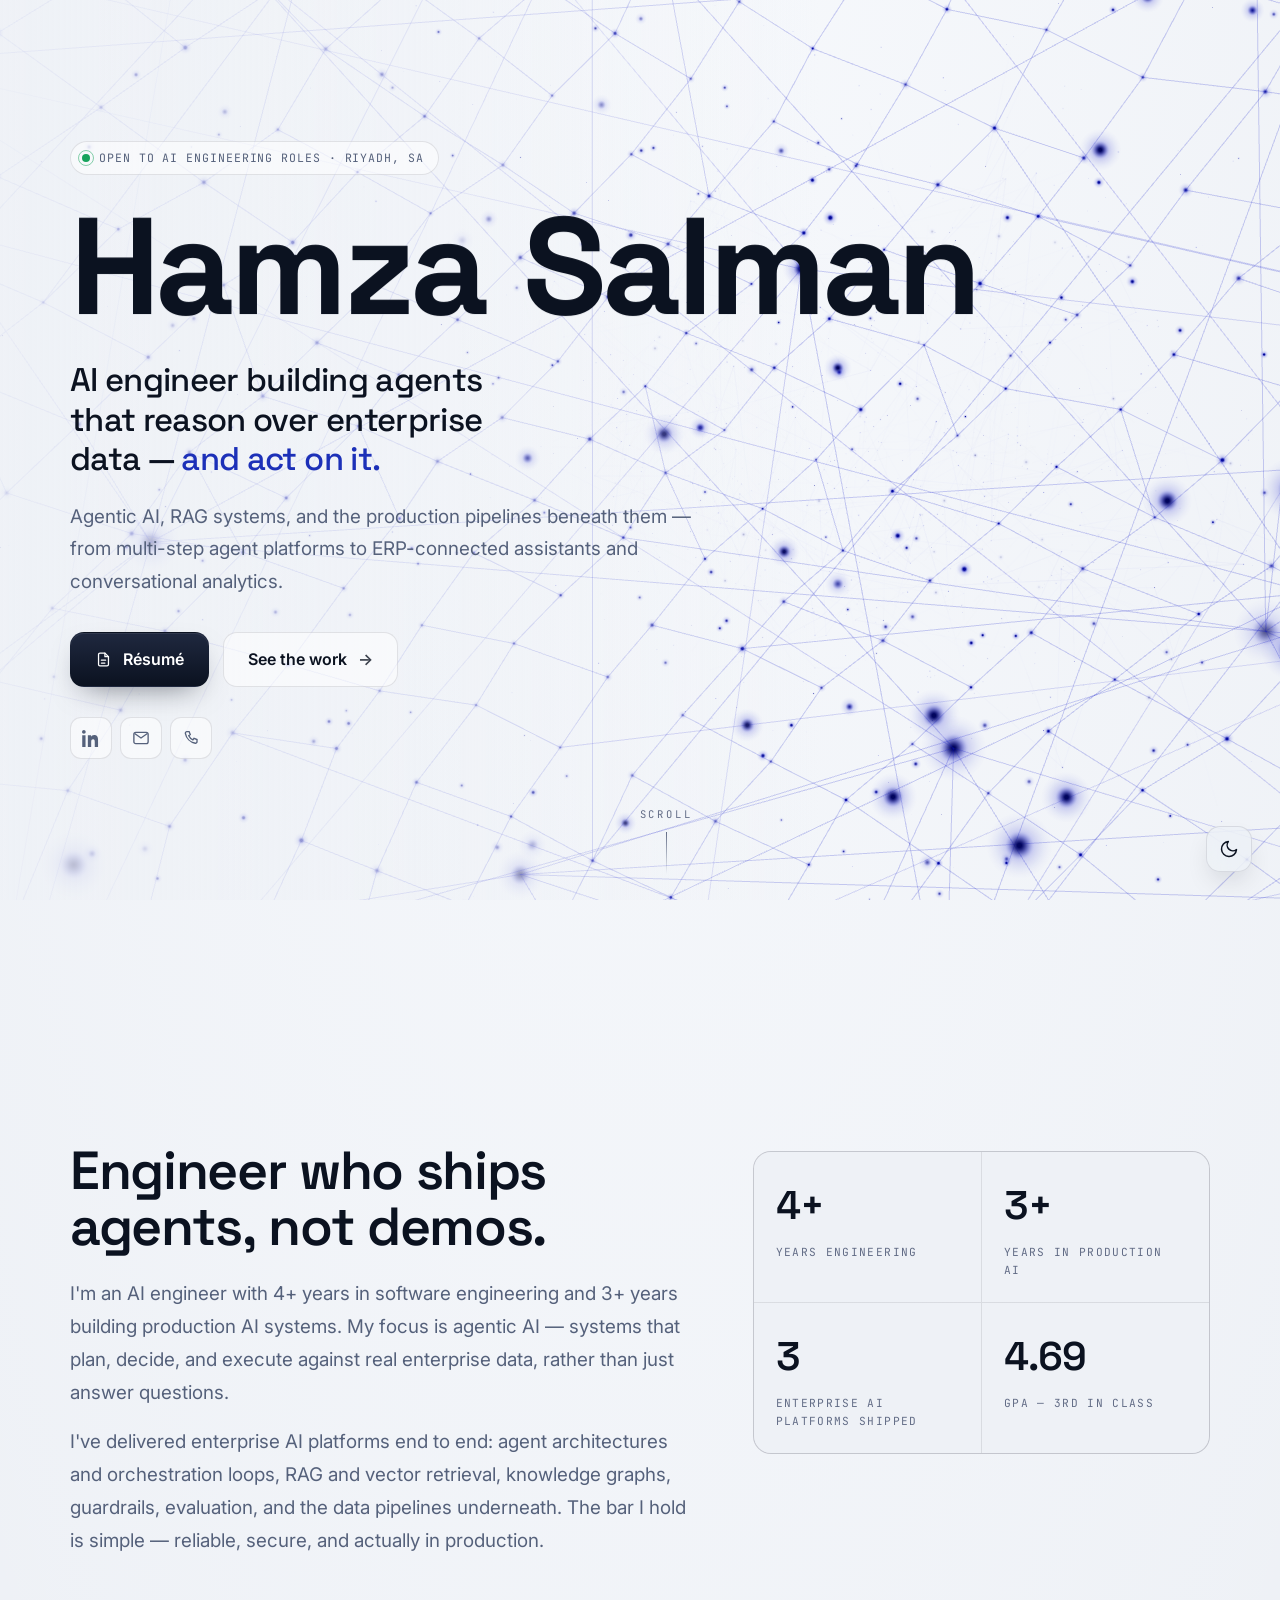
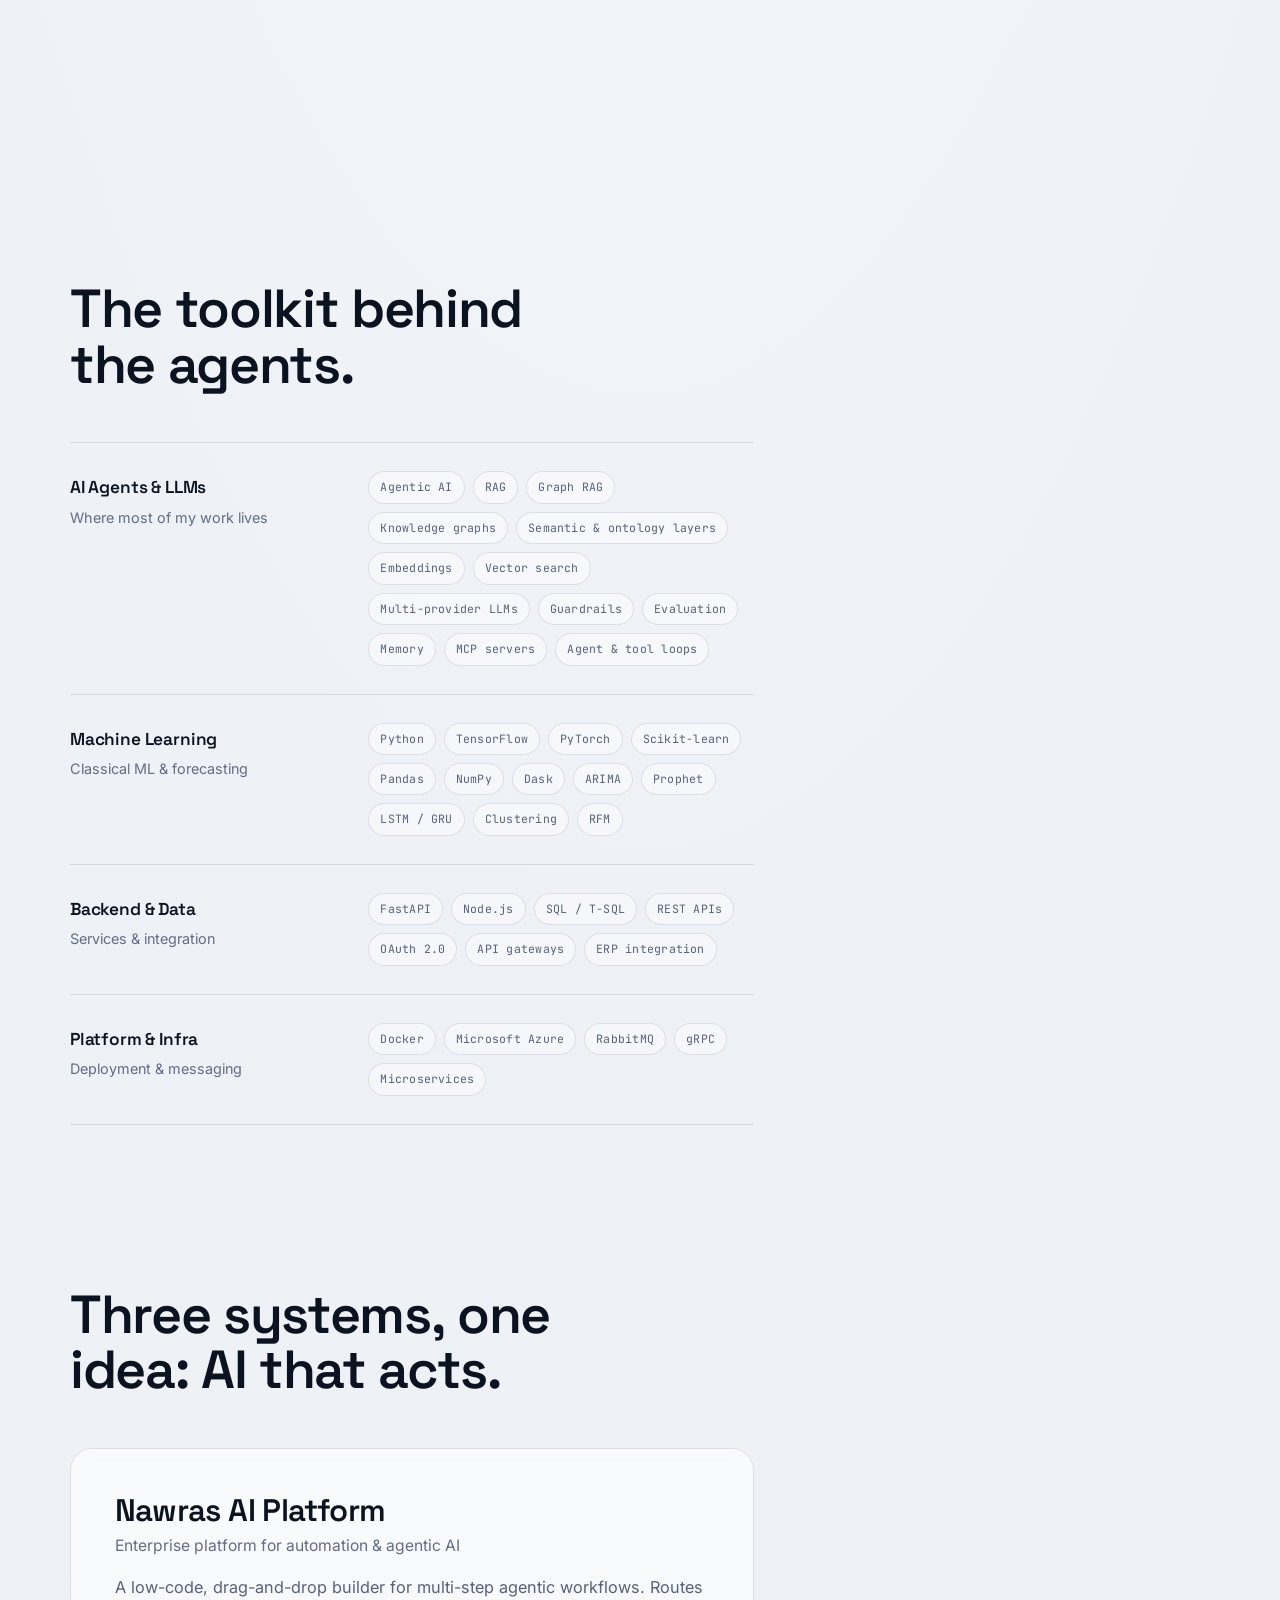
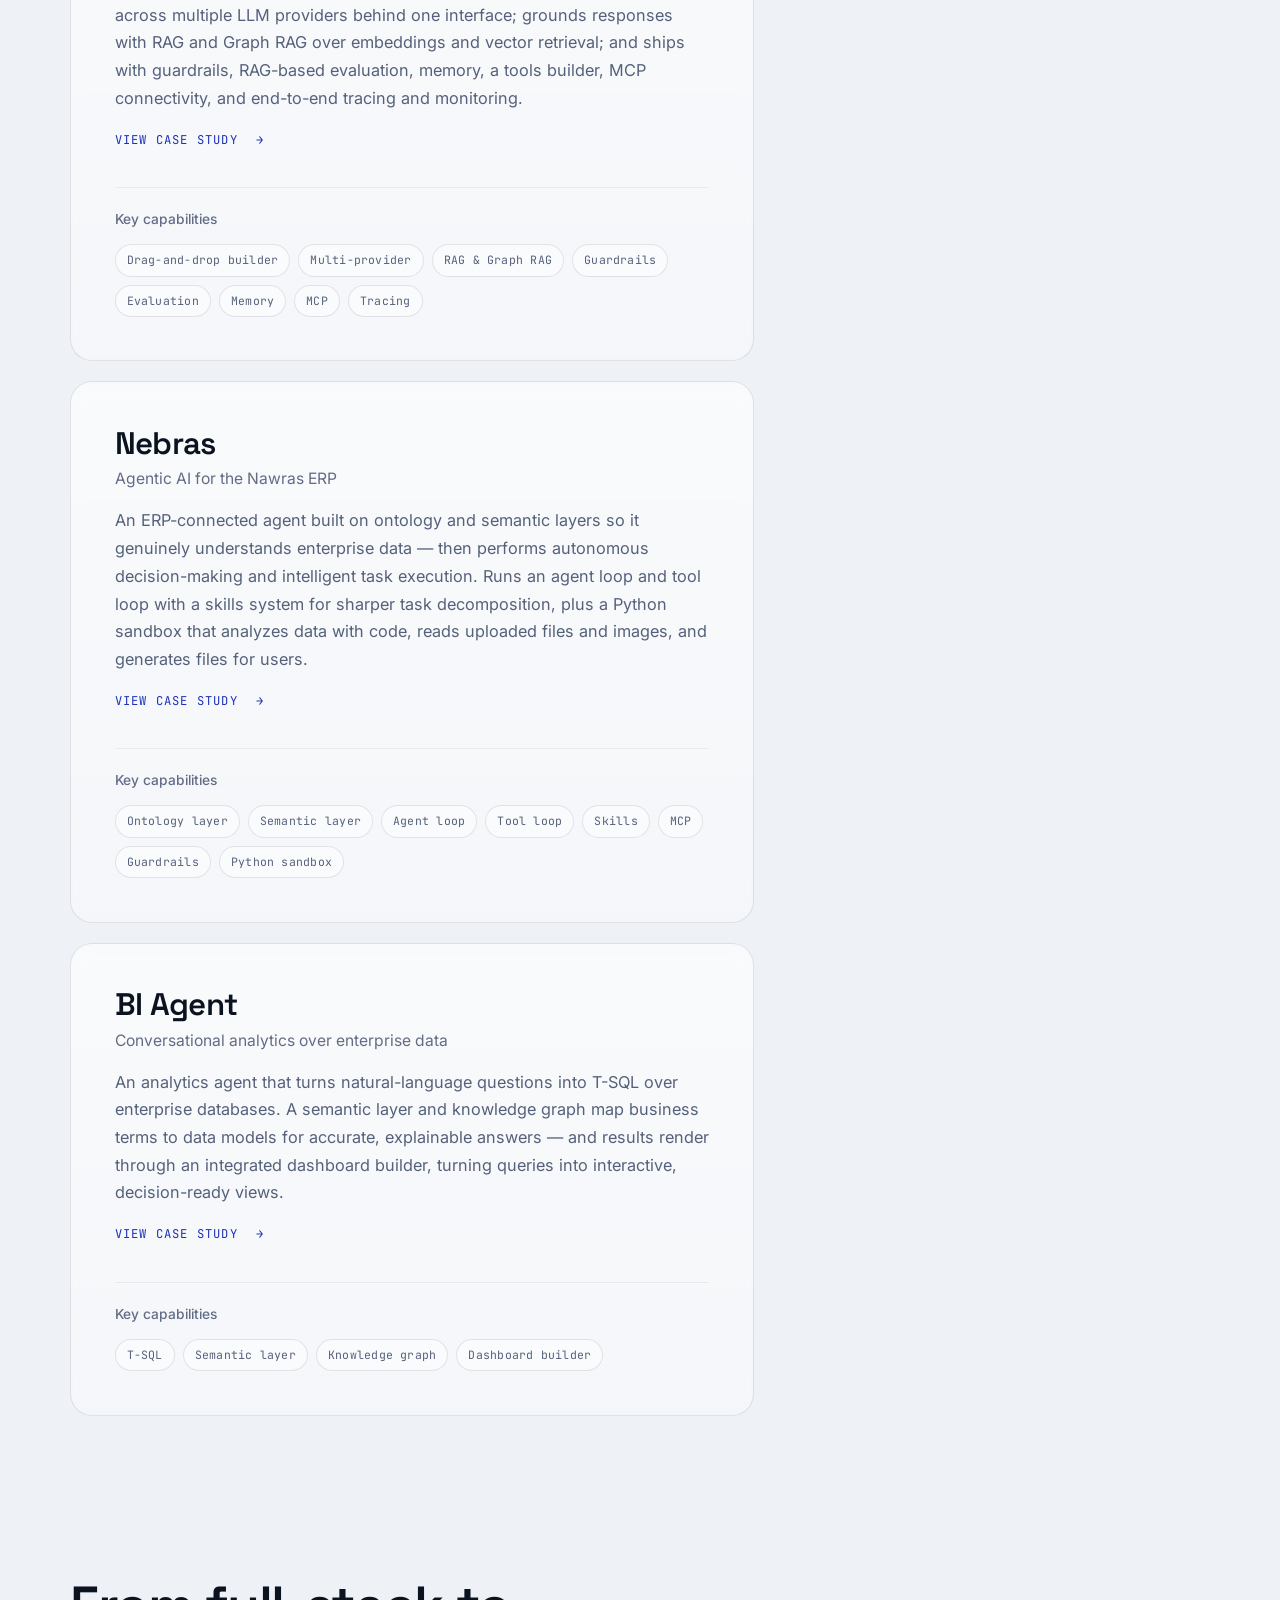
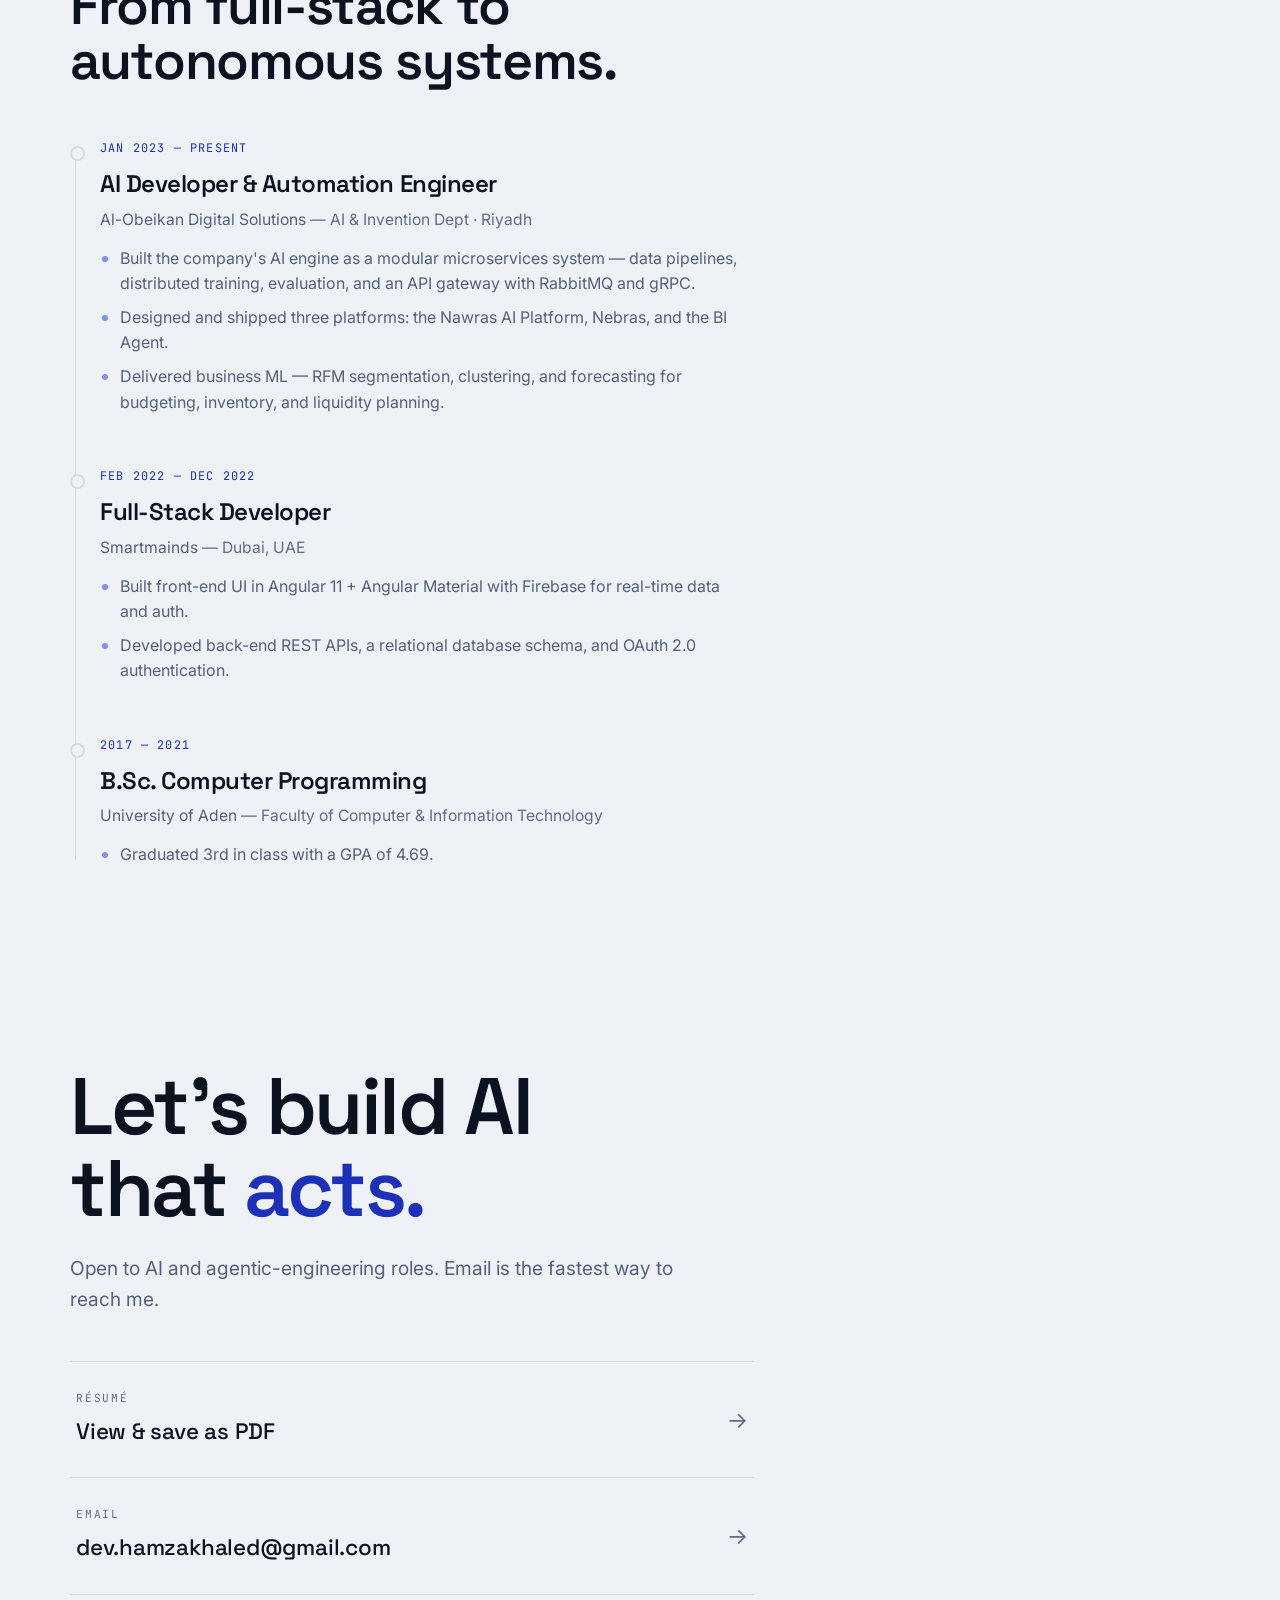
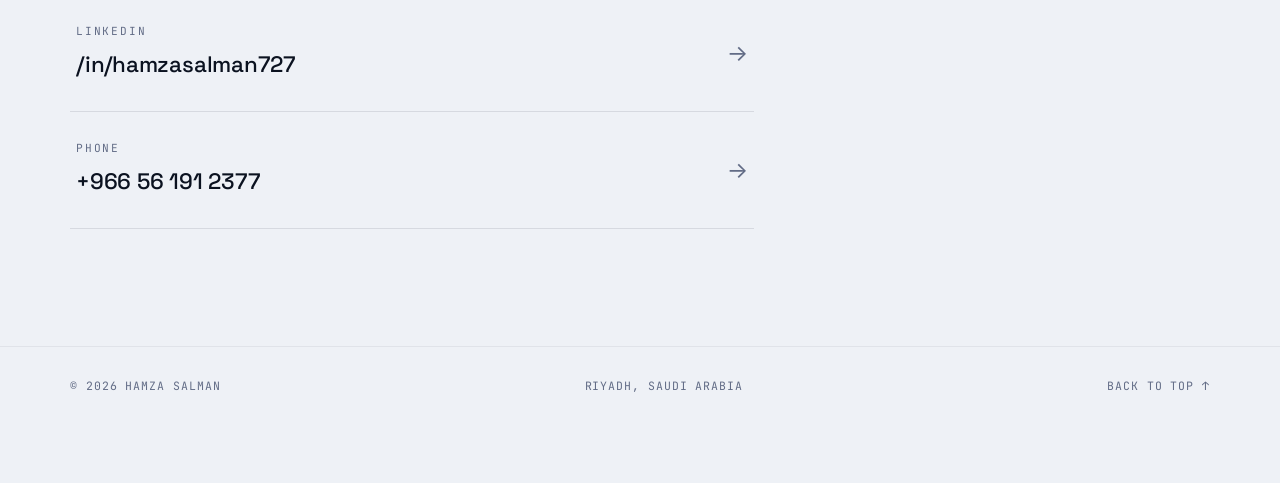
==== commit a393bc0f: "Extract shared 3D engine (world.js); prepare case-study pages for it - assets/js/world.js: renderer," ====
--- a/index.html
+++ b/index.html
@@ -172,7 +172,7 @@
   }
   .skip:focus{transform:none}
 
-  /* ---------- cinematic 3D world (assets/js/cinematic.js) ---------- */
+  /* ---------- cinematic 3D world (assets/js/world.js + scenes/home.js) ---------- */
   #scene3d{position:fixed;inset:0;width:100%;height:100%;z-index:0;pointer-events:none;display:block;
     transition:opacity .6s ease}
   .no3d #scene3d{display:none}
@@ -1023,6 +1023,6 @@
   spotlight();
 })();
 </script>
-<script type="module" src="./assets/js/cinematic.js"></script>
+<script type="module" src="./assets/js/scenes/home.js"></script>
 </body>
 </html>
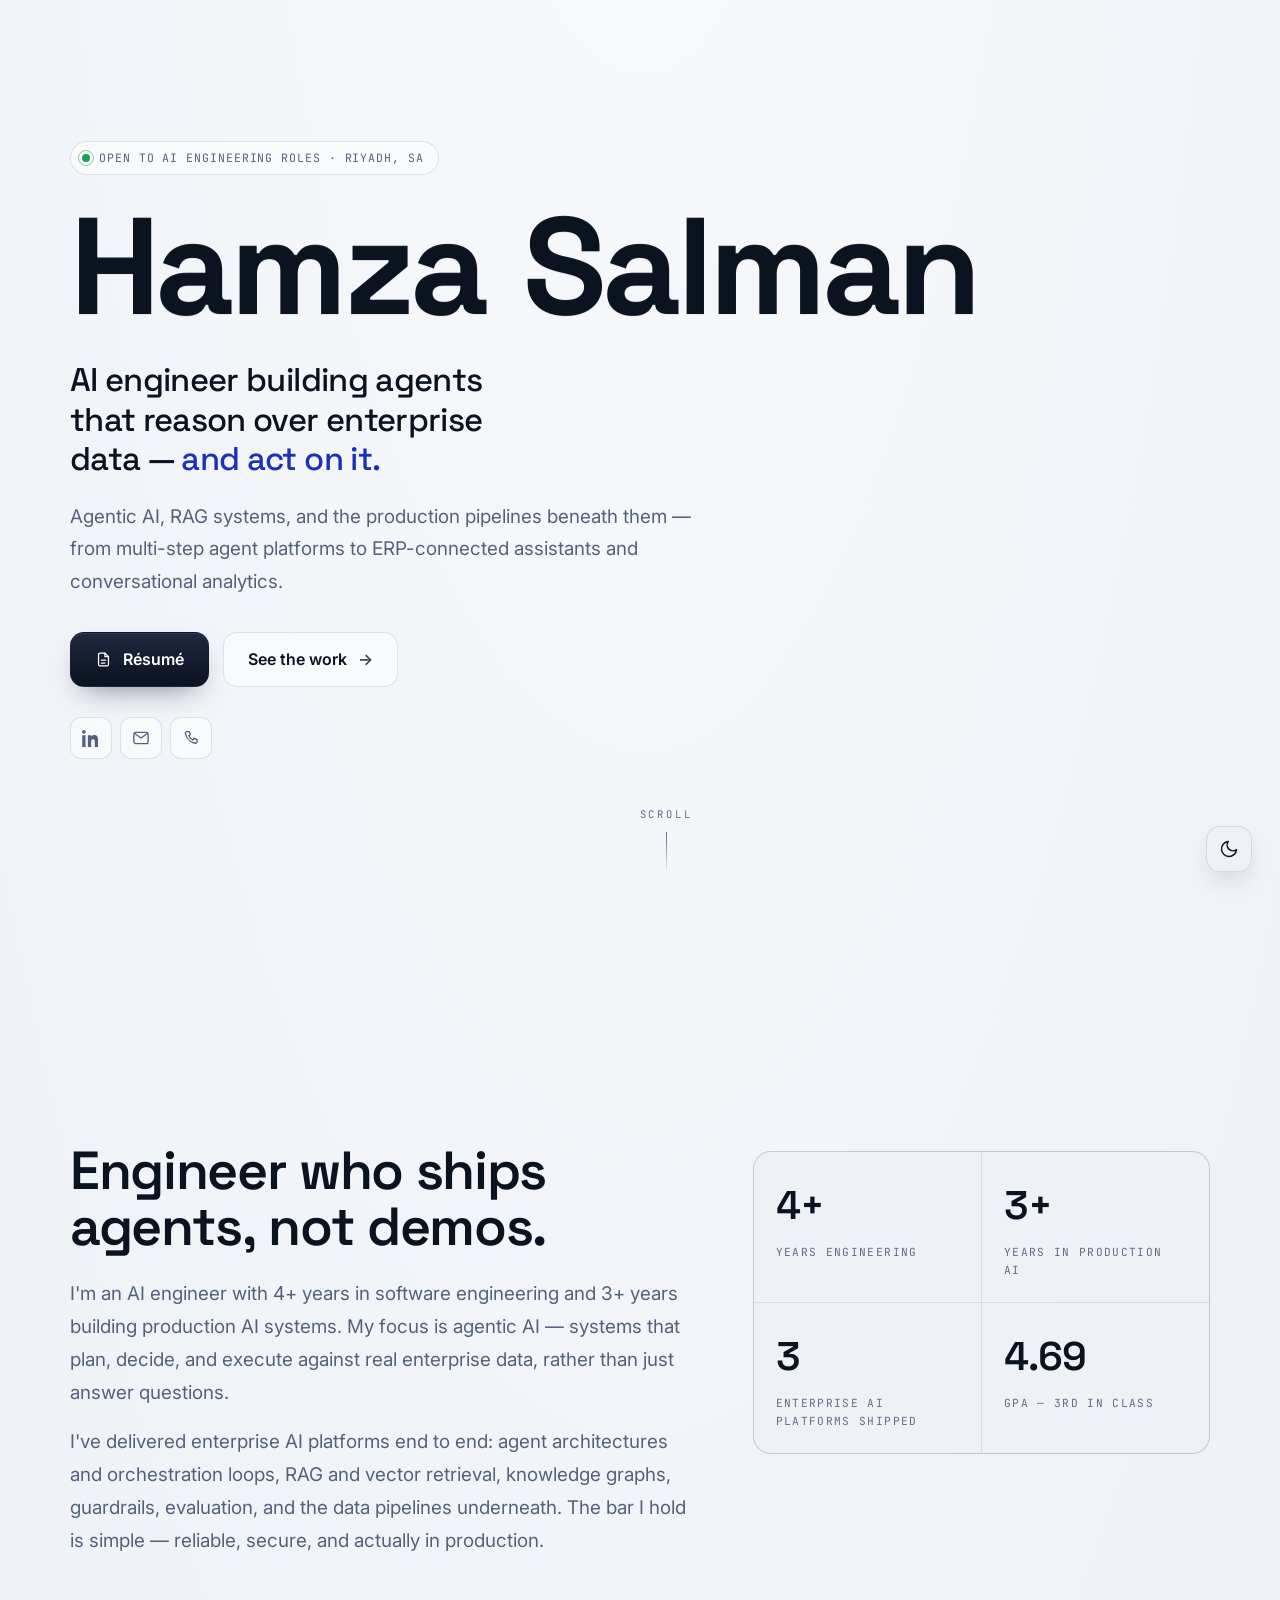
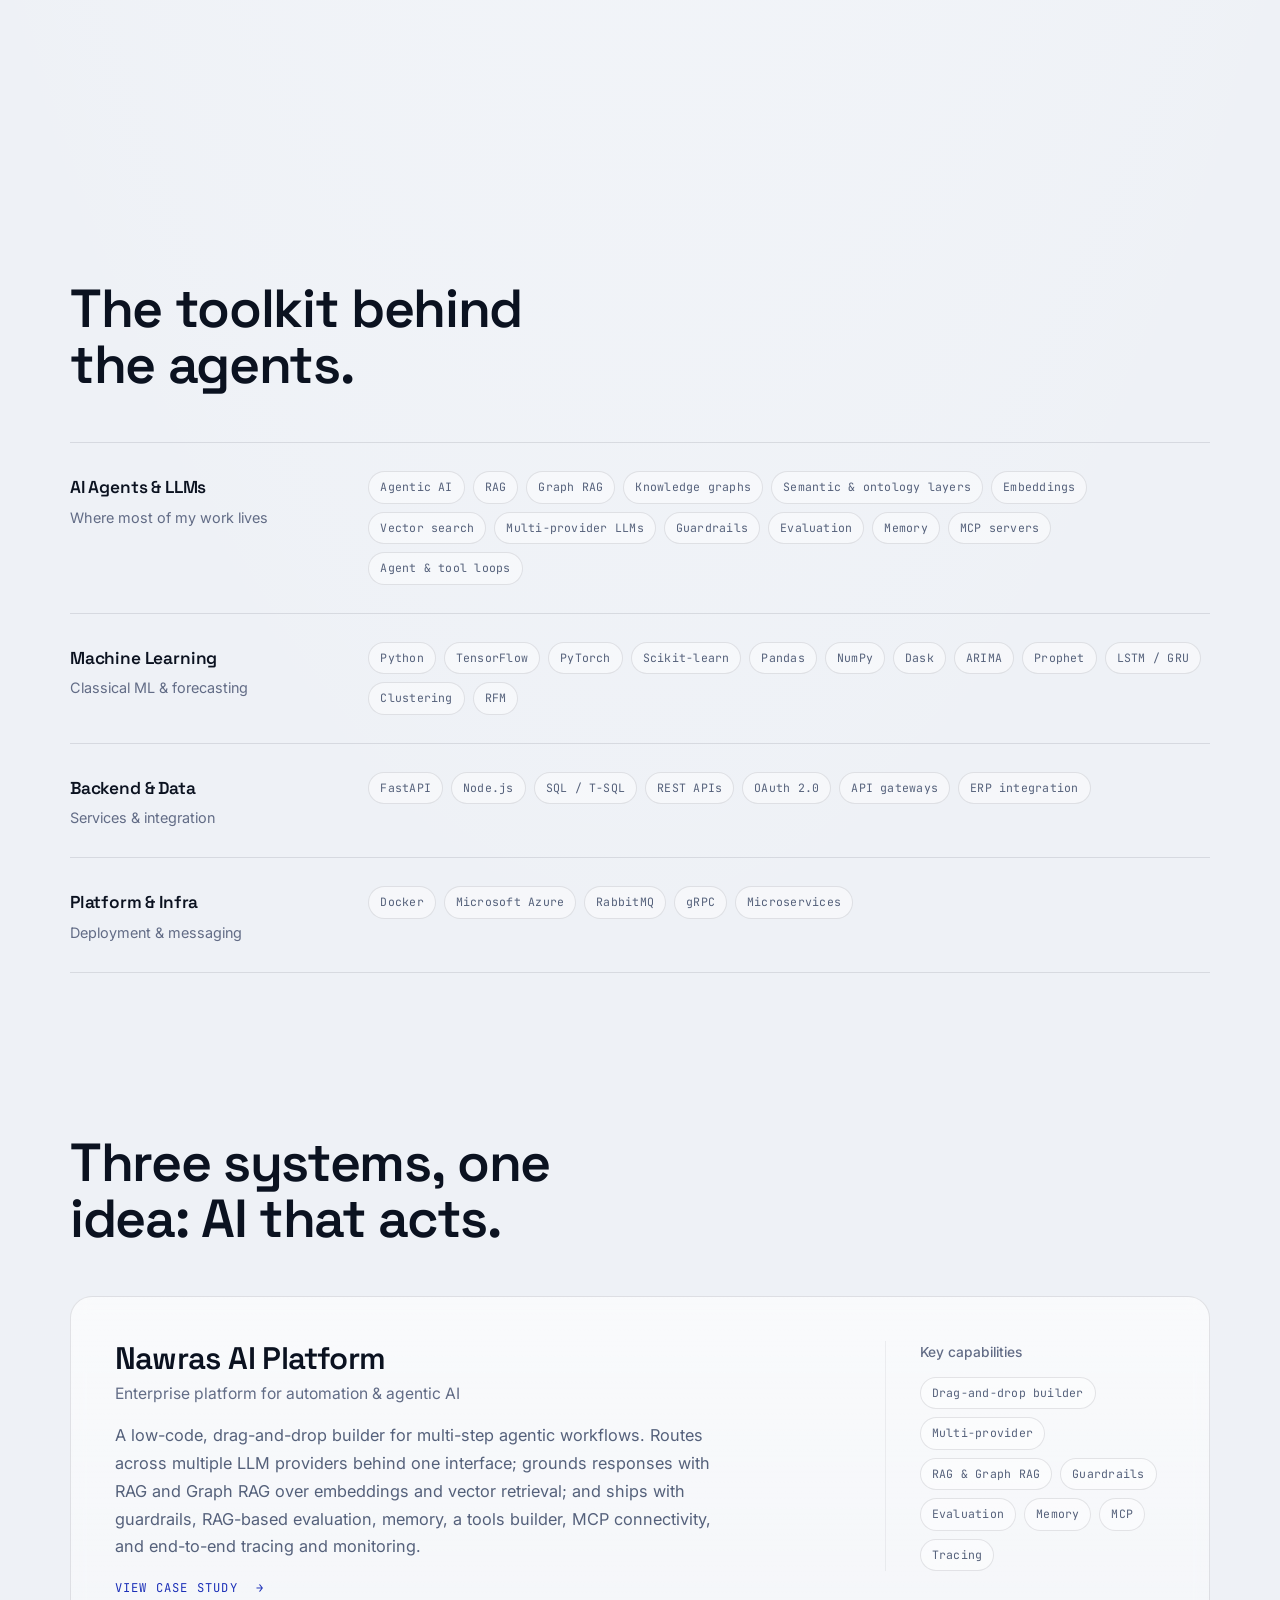
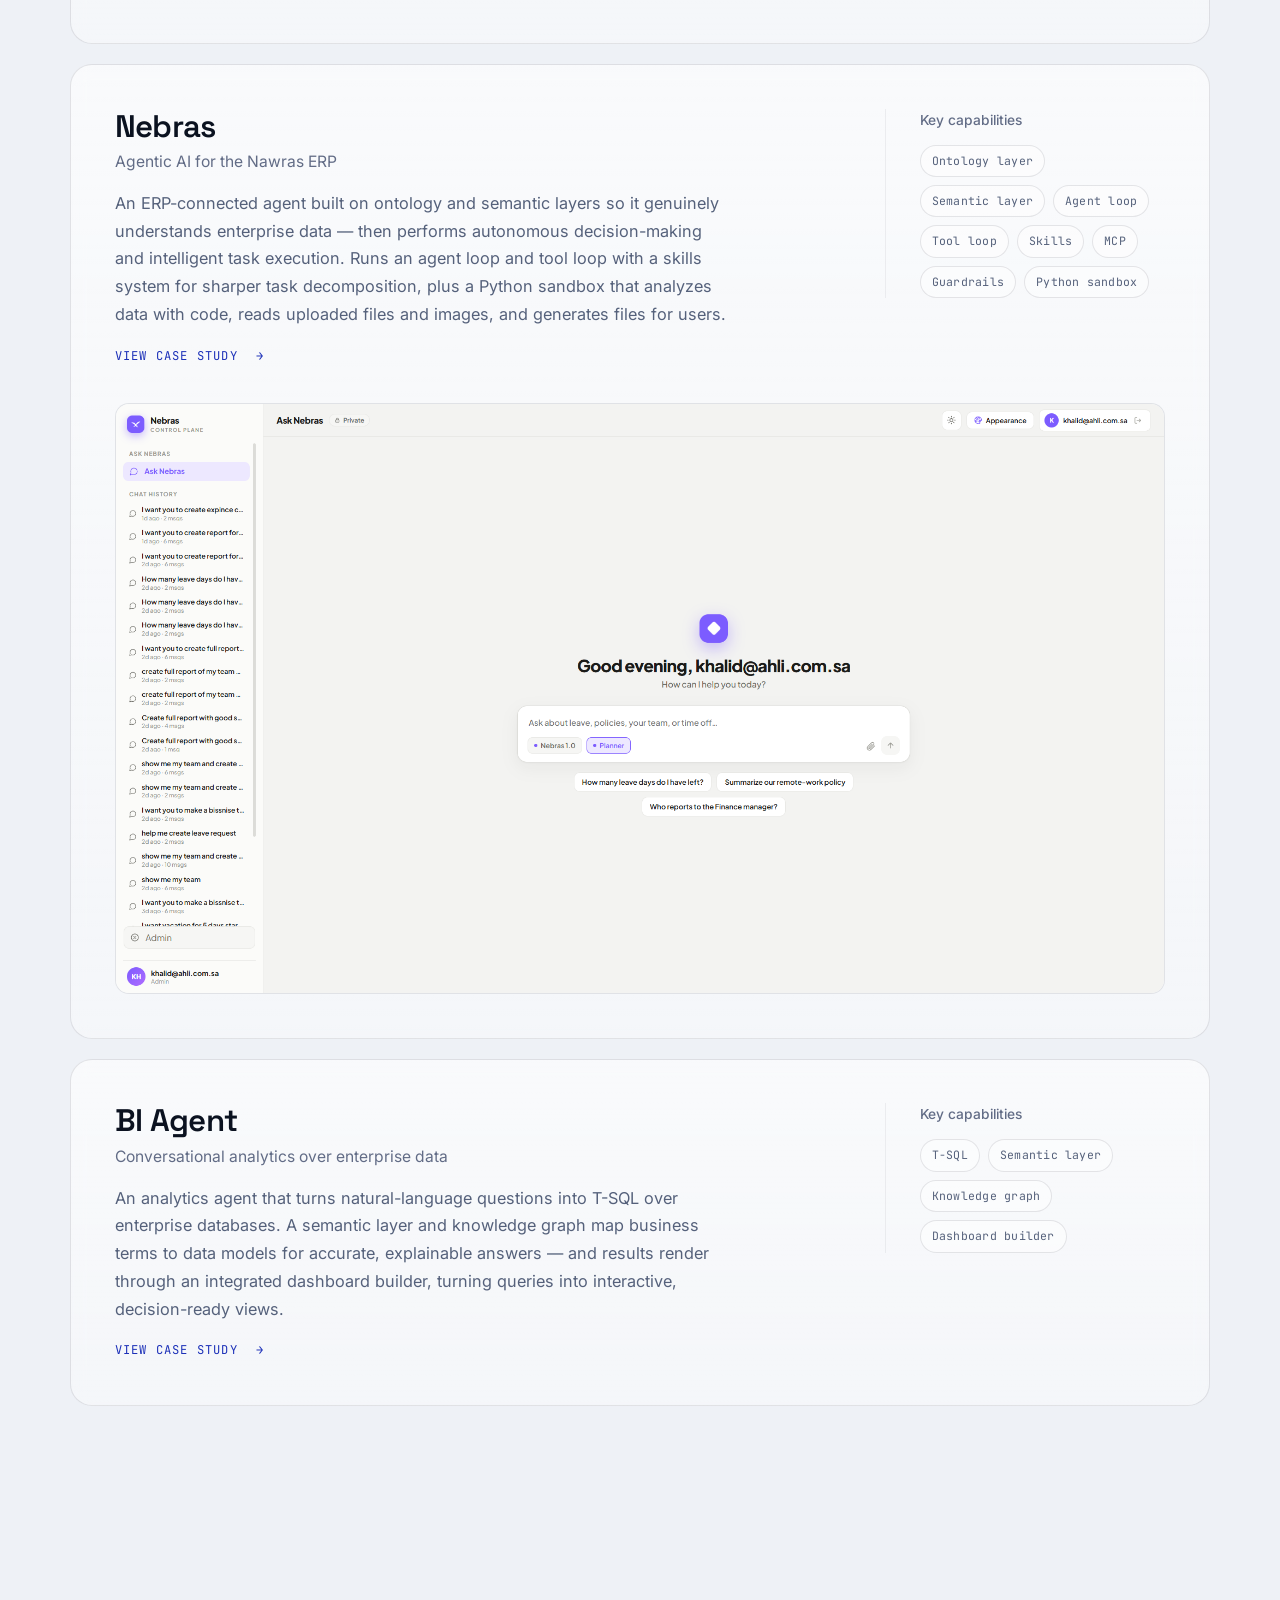
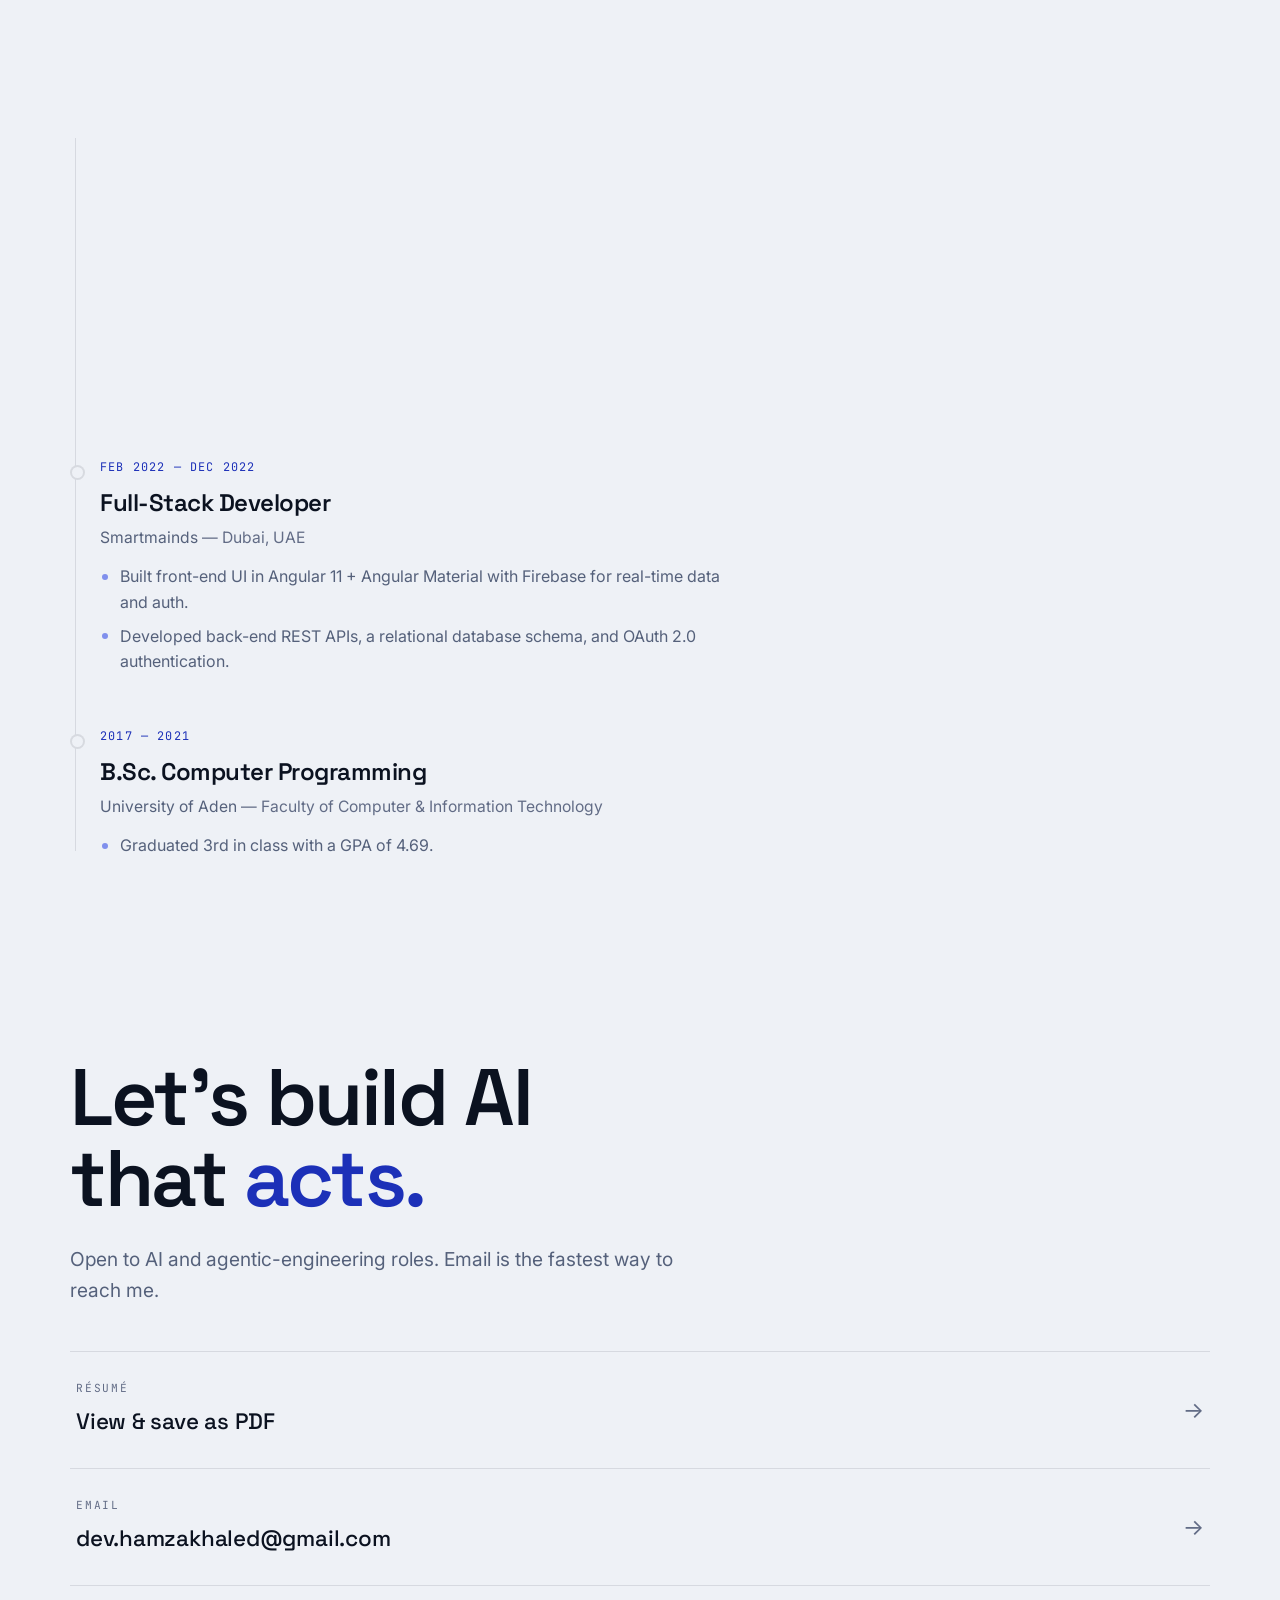
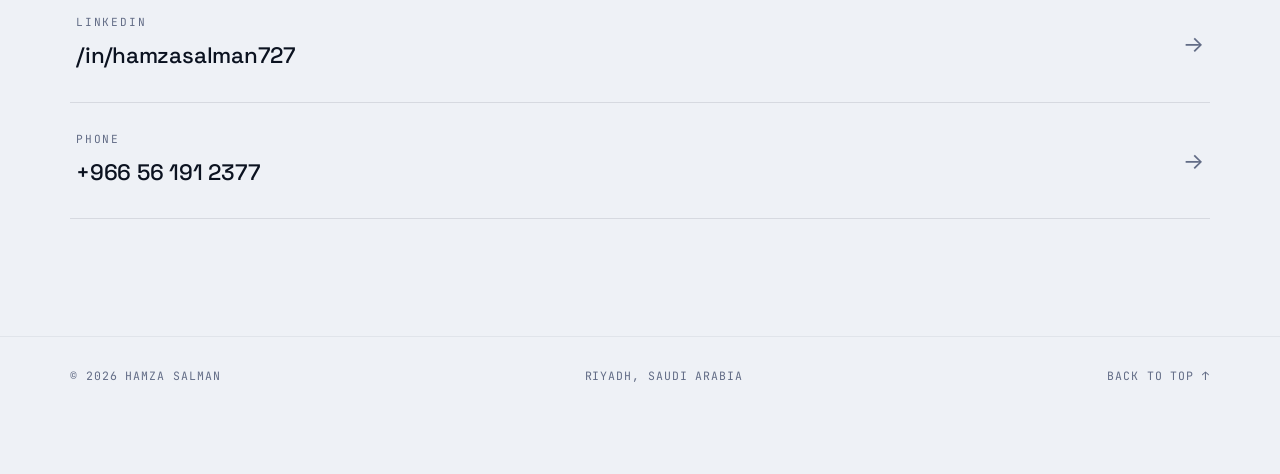
==== commit 2baf3d85: "3D engine: review fixes and per-page controls; case-study scenes use them Engine (world.js): - one 1" ====
--- a/index.html
+++ b/index.html
@@ -8,6 +8,7 @@
 <script>
 (function(){try{
   document.documentElement.classList.add("js");
+  if(window.WebGLRenderingContext) document.documentElement.classList.add("will3d");
   var t = localStorage.getItem("theme");
   if(t!=="light" && t!=="dark"){
     t = (window.matchMedia && window.matchMedia("(prefers-color-scheme: dark)").matches) ? "dark" : "light";
@@ -175,9 +176,10 @@
   /* ---------- cinematic 3D world (assets/js/world.js + scenes/home.js) ---------- */
   #scene3d{position:fixed;inset:0;width:100%;height:100%;z-index:0;pointer-events:none;display:block;
     transition:opacity .6s ease}
-  .no3d #scene3d{display:none}
+  .no3d #scene3d,.no3d .scrim{display:none}
   /* keeps copy legible where it sits over the scene: text lives on the left, the world on the right */
   .scrim{position:fixed;inset:0;z-index:0;pointer-events:none;
+    background:linear-gradient(90deg,var(--scrim) 0%,transparent 64%); /* fallback: no color-mix() */
     background:linear-gradient(90deg,
       color-mix(in srgb,var(--frost) 82%,transparent) 0%,
       color-mix(in srgb,var(--frost) 50%,transparent) 36%,
@@ -460,13 +462,17 @@
   /* ---------- responsive ---------- */
   /* desktop with the 3D world: content keeps the left column, the world owns the right */
   @media (min-width:1000px){
-    .has3d .stack,.has3d .works,.has3d .tl,.has3d .crows{max-width:min(720px,60%)}
-    .has3d .proj{grid-template-columns:1fr}
-    .has3d .proj__aside{border-left:0;padding-left:0;border-top:1px solid var(--line-soft);padding-top:20px}
-    .has3d .proj__shot{display:none} /* shown in the world as a floating screen instead */
-  }
-  @media (max-width:760px){
-    .scrim{background:color-mix(in srgb,var(--frost) 55%,transparent)}
+    .will3d .stack,.will3d .works,.will3d .tl,.will3d .crows{max-width:min(720px,60%)}
+    .will3d .proj{grid-template-columns:1fr}
+    .will3d .proj__aside{border-left:0;padding-left:0;border-top:1px solid var(--line-soft);padding-top:20px}
+    .will3d .proj__shot{display:none} /* shown in the world as a floating screen instead */
+  }
+  @media (min-width:1000px) and (max-width:1199px){
+    .will3d .stack,.will3d .works,.will3d .tl,.will3d .crows{max-width:56%}
+  }
+  /* below 1000px text spans the full width, so the world sits behind an even veil (matches world.js) */
+  @media (max-width:999px){
+    .scrim{background:var(--scrim);background:color-mix(in srgb,var(--frost) 55%,transparent)}
   }
   @media (max-width:820px){
     .about__grid{grid-template-columns:1fr}
@@ -747,10 +753,13 @@
     var text = el.textContent.trim();
     var words = text.split(" ");
     el.textContent = "";
+    // the full name stays real heading text for assistive tech; the animated letters are decorative
+    var sr = document.createElement("span"); sr.className = "sr"; sr.textContent = text; el.appendChild(sr);
     var n = 0;
     words.forEach(function(word, wi){
       var w = document.createElement("span");
       w.className = "word";
+      w.setAttribute("aria-hidden", "true");
       word.split("").forEach(function(ch){
         // outer span carries the scroll scatter, inner span the load-in
         var o = document.createElement("span");
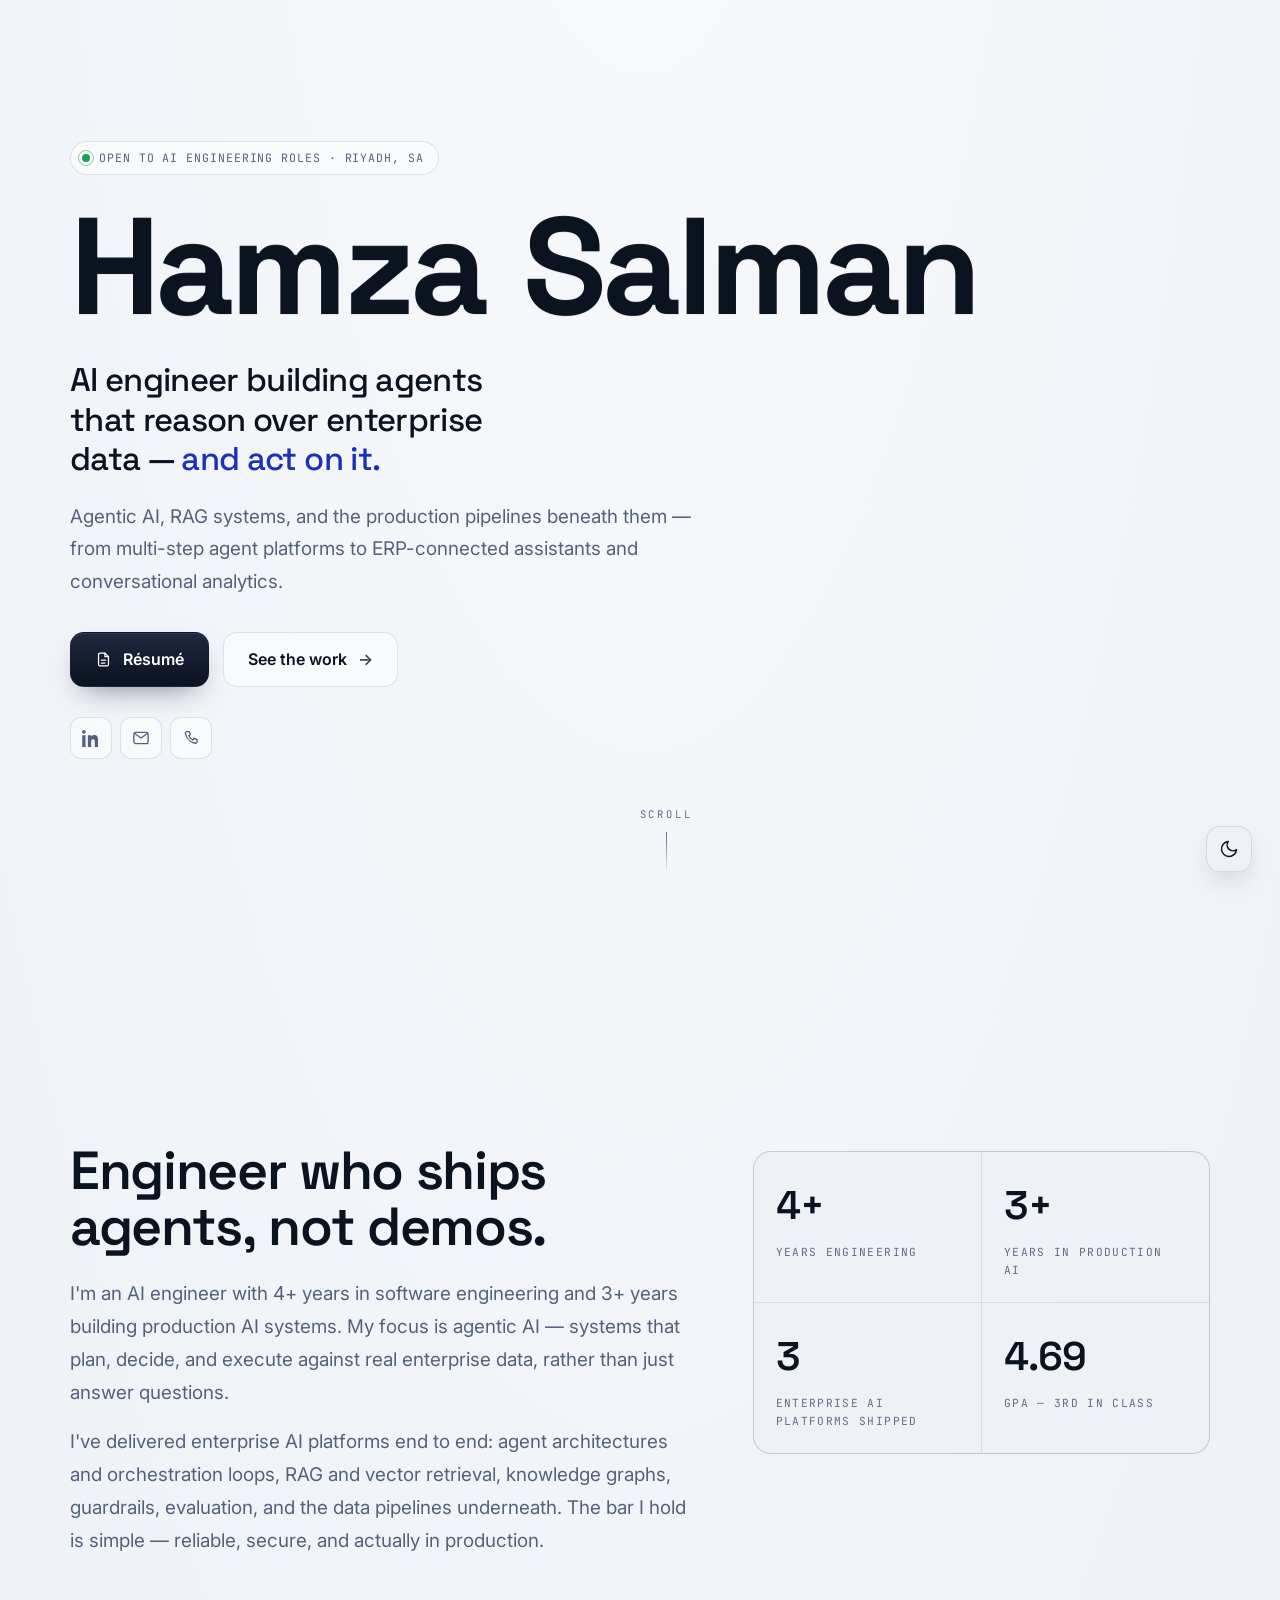
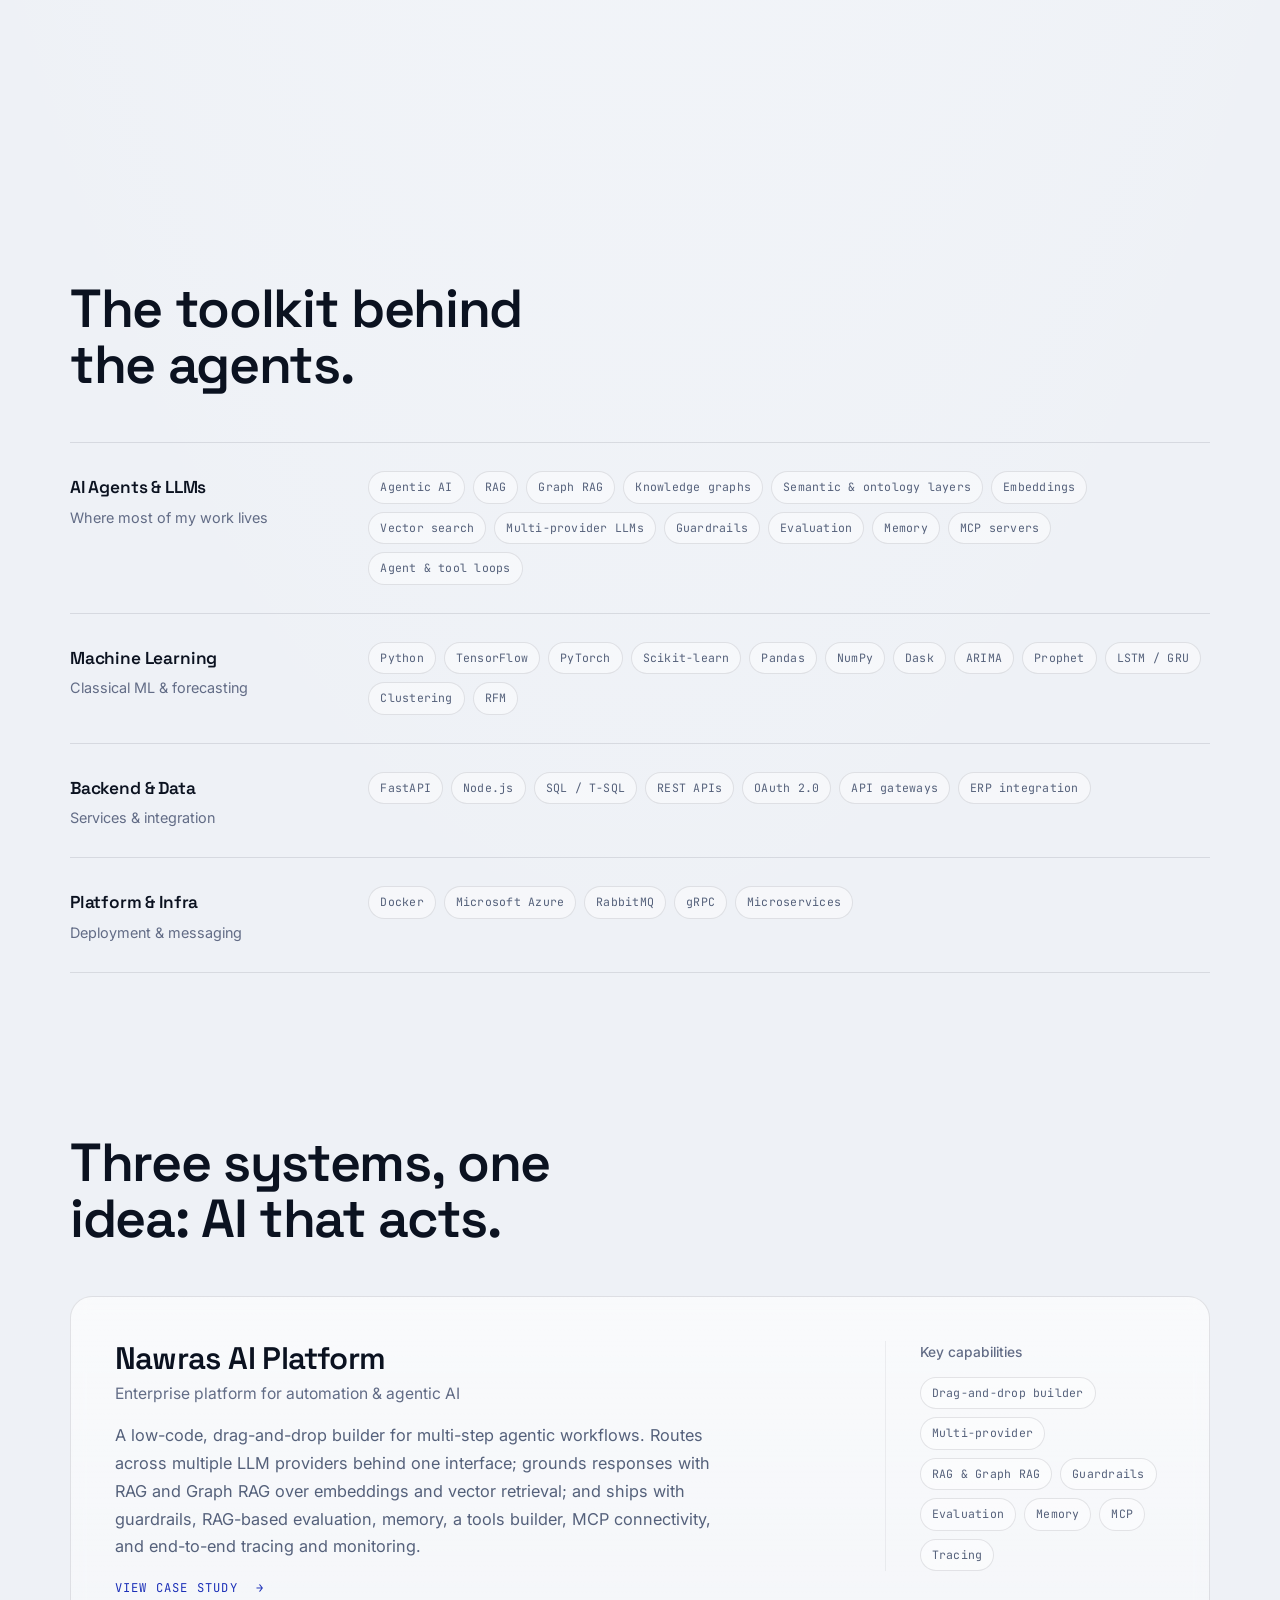
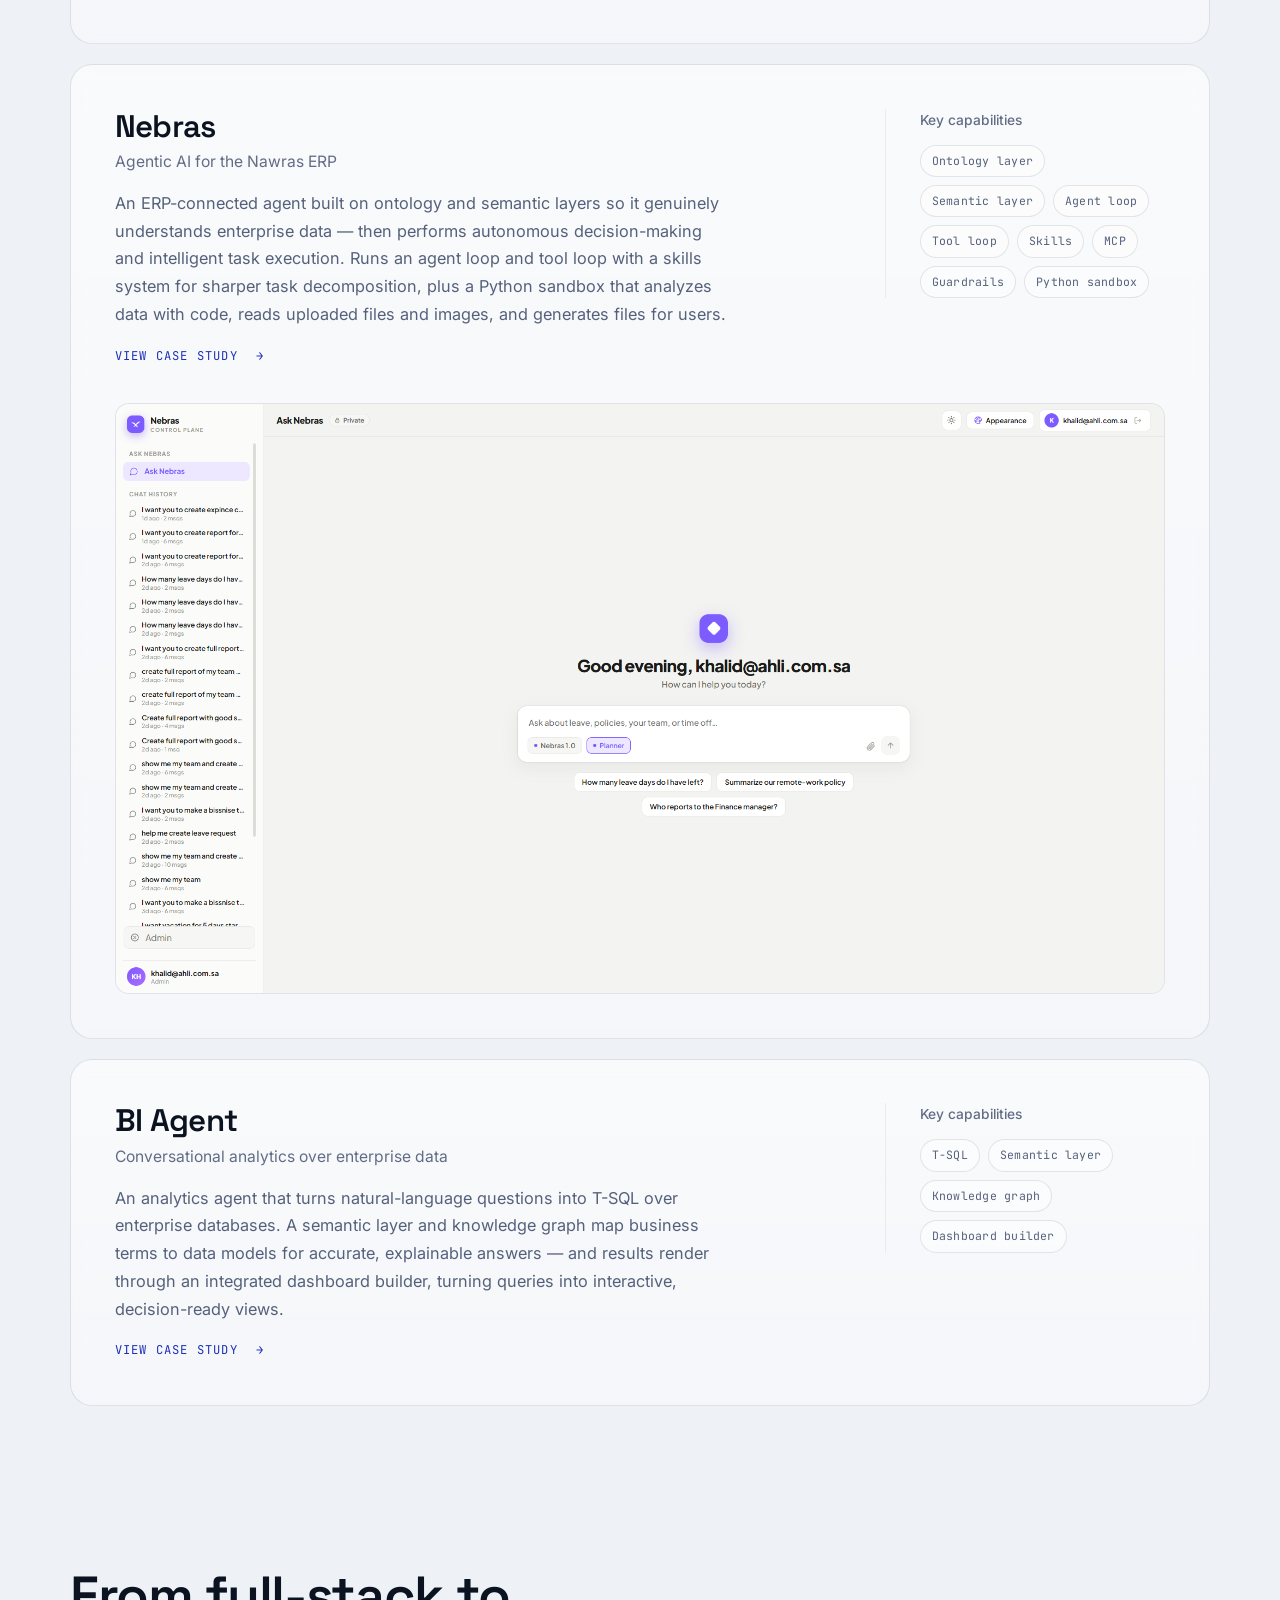
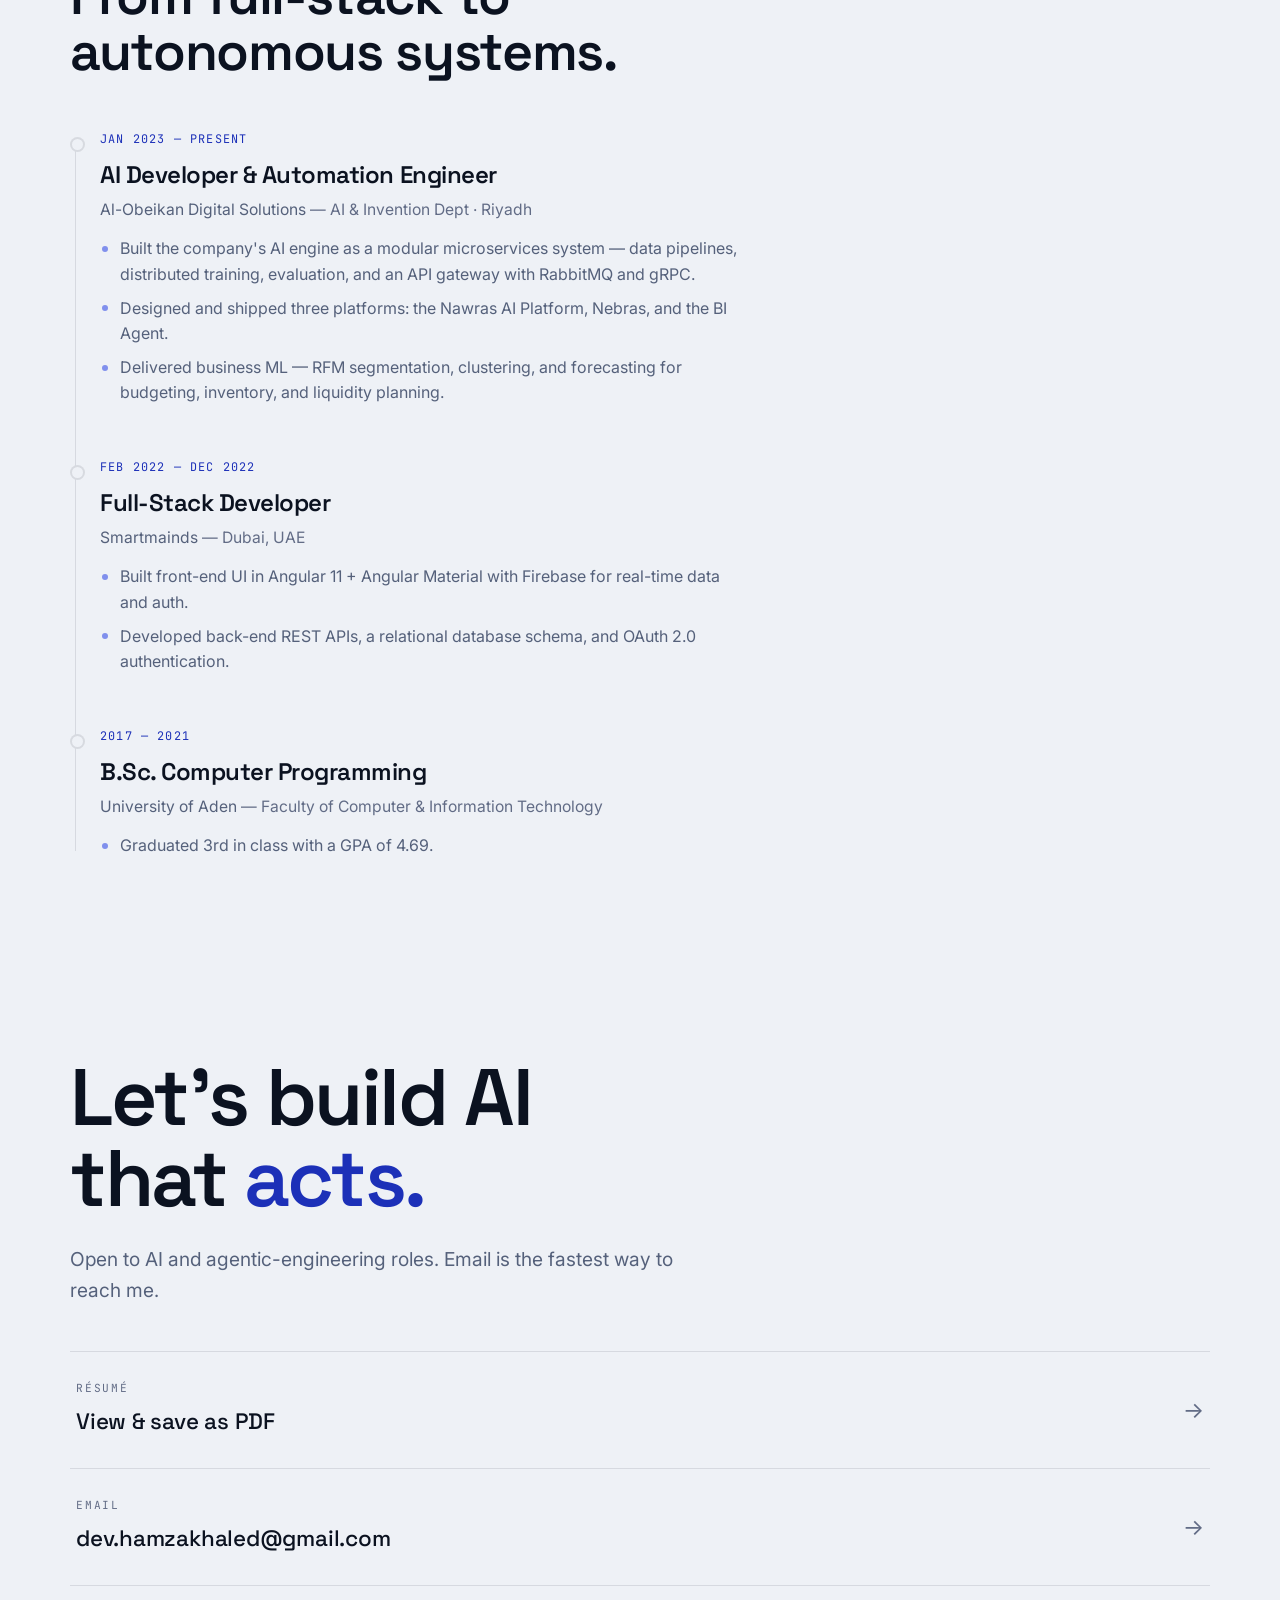
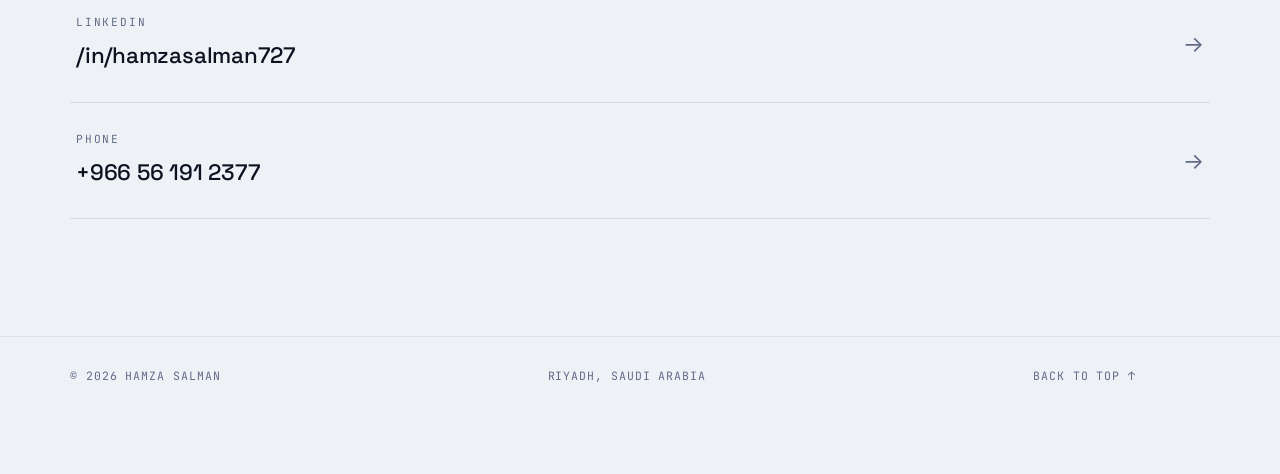
==== commit 401e6b36: "3D engine: squarer screens, crash-proof loop, safer fallbacks; scene fixes Engine: - keep 16:10 fram" ====
--- a/index.html
+++ b/index.html
@@ -9,6 +9,8 @@
 (function(){try{
   document.documentElement.classList.add("js");
   if(window.WebGLRenderingContext) document.documentElement.classList.add("will3d");
+  // module scripts run before "load": if the 3D world has not started by then, fall back to the plain layout
+  addEventListener("load",function(){var c=document.documentElement.classList;if(!c.contains("has3d")){c.remove("will3d");c.add("no3d");}});
   var t = localStorage.getItem("theme");
   if(t!=="light" && t!=="dark"){
     t = (window.matchMedia && window.matchMedia("(prefers-color-scheme: dark)").matches) ? "dark" : "light";
@@ -179,11 +181,13 @@
   .no3d #scene3d,.no3d .scrim{display:none}
   /* keeps copy legible where it sits over the scene: text lives on the left, the world on the right */
   .scrim{position:fixed;inset:0;z-index:0;pointer-events:none;
-    background:linear-gradient(90deg,var(--scrim) 0%,transparent 64%); /* fallback: no color-mix() */
-    background:linear-gradient(90deg,
+    background:linear-gradient(90deg,var(--scrim) 0%,transparent 64%)}
+  @supports (background:color-mix(in srgb,red 50%,transparent)){
+    .scrim{background:linear-gradient(90deg,
       color-mix(in srgb,var(--frost) 82%,transparent) 0%,
       color-mix(in srgb,var(--frost) 50%,transparent) 36%,
       transparent 64%)}
+  }
 
   /* ---------- layout ---------- */
   .shell{position:relative;z-index:1}
@@ -262,7 +266,7 @@
     margin-bottom:30px}
   .name{perspective:900px}
   .word{display:inline-block;transform-style:preserve-3d}
-  .lw{display:inline-block;will-change:transform;
+  .lw{display:inline-block;will-change:transform,opacity;opacity:calc(1 - var(--sp,0) * 1.3);
     transform:translate3d(calc(var(--dx) * var(--sp,0) * 1px),calc(var(--dy) * var(--sp,0) * 1px),calc(var(--dz) * var(--sp,0) * 1px))
       rotateX(calc(var(--rx) * var(--sp,0) * 1deg)) rotateY(calc(var(--ry) * var(--sp,0) * 1deg))}
   .word:not(:last-child){margin-right:.28em}
@@ -461,19 +465,22 @@
 
   /* ---------- responsive ---------- */
   /* desktop with the 3D world: content keeps the left column, the world owns the right */
-  @media (min-width:1000px){
+  @media (min-width:1000px) and (min-aspect-ratio:1201/1000){
     .will3d .stack,.will3d .works,.will3d .tl,.will3d .crows{max-width:min(720px,60%)}
     .will3d .proj{grid-template-columns:1fr}
     .will3d .proj__aside{border-left:0;padding-left:0;border-top:1px solid var(--line-soft);padding-top:20px}
     .will3d .proj__shot{display:none} /* shown in the world as a floating screen instead */
   }
-  @media (min-width:1000px) and (max-width:1199px){
+  @media (min-width:1000px) and (max-width:1199.98px) and (min-aspect-ratio:1201/1000){
     .will3d .stack,.will3d .works,.will3d .tl,.will3d .crows{max-width:56%}
+    .will3d .srow{grid-template-columns:1fr;gap:12px} /* label above the chips in the narrow column */
   }
   /* below 1000px text spans the full width, so the world sits behind an even veil (matches world.js) */
-  @media (max-width:999px){
-    .scrim{background:var(--scrim);background:color-mix(in srgb,var(--frost) 55%,transparent)}
-  }
+  @media (max-width:999.98px), (max-aspect-ratio:6/5){
+    .scrim{background:var(--scrim)}
+    @supports (background:color-mix(in srgb,red 50%,transparent)){.scrim{background:color-mix(in srgb,var(--frost) 55%,transparent)}}
+  }
+  @media (max-width:1299.98px){.foot{padding-right:calc(46px + clamp(16px,3vw,28px))}}
   @media (max-width:820px){
     .about__grid{grid-template-columns:1fr}
     .srow{grid-template-columns:1fr;gap:12px}
@@ -766,7 +773,7 @@
         o.className = "lw";
         o.style.setProperty("--dx", ((Math.random() - .5) * 260).toFixed(1));
         o.style.setProperty("--dy", ((Math.random() - .5) * 180).toFixed(1));
-        o.style.setProperty("--dz", (120 + Math.random() * 520).toFixed(1));
+        o.style.setProperty("--dz", (80 + Math.random() * 270).toFixed(1));
         o.style.setProperty("--rx", ((Math.random() - .5) * 140).toFixed(1));
         o.style.setProperty("--ry", ((Math.random() - .5) * 140).toFixed(1));
         var s = document.createElement("span");
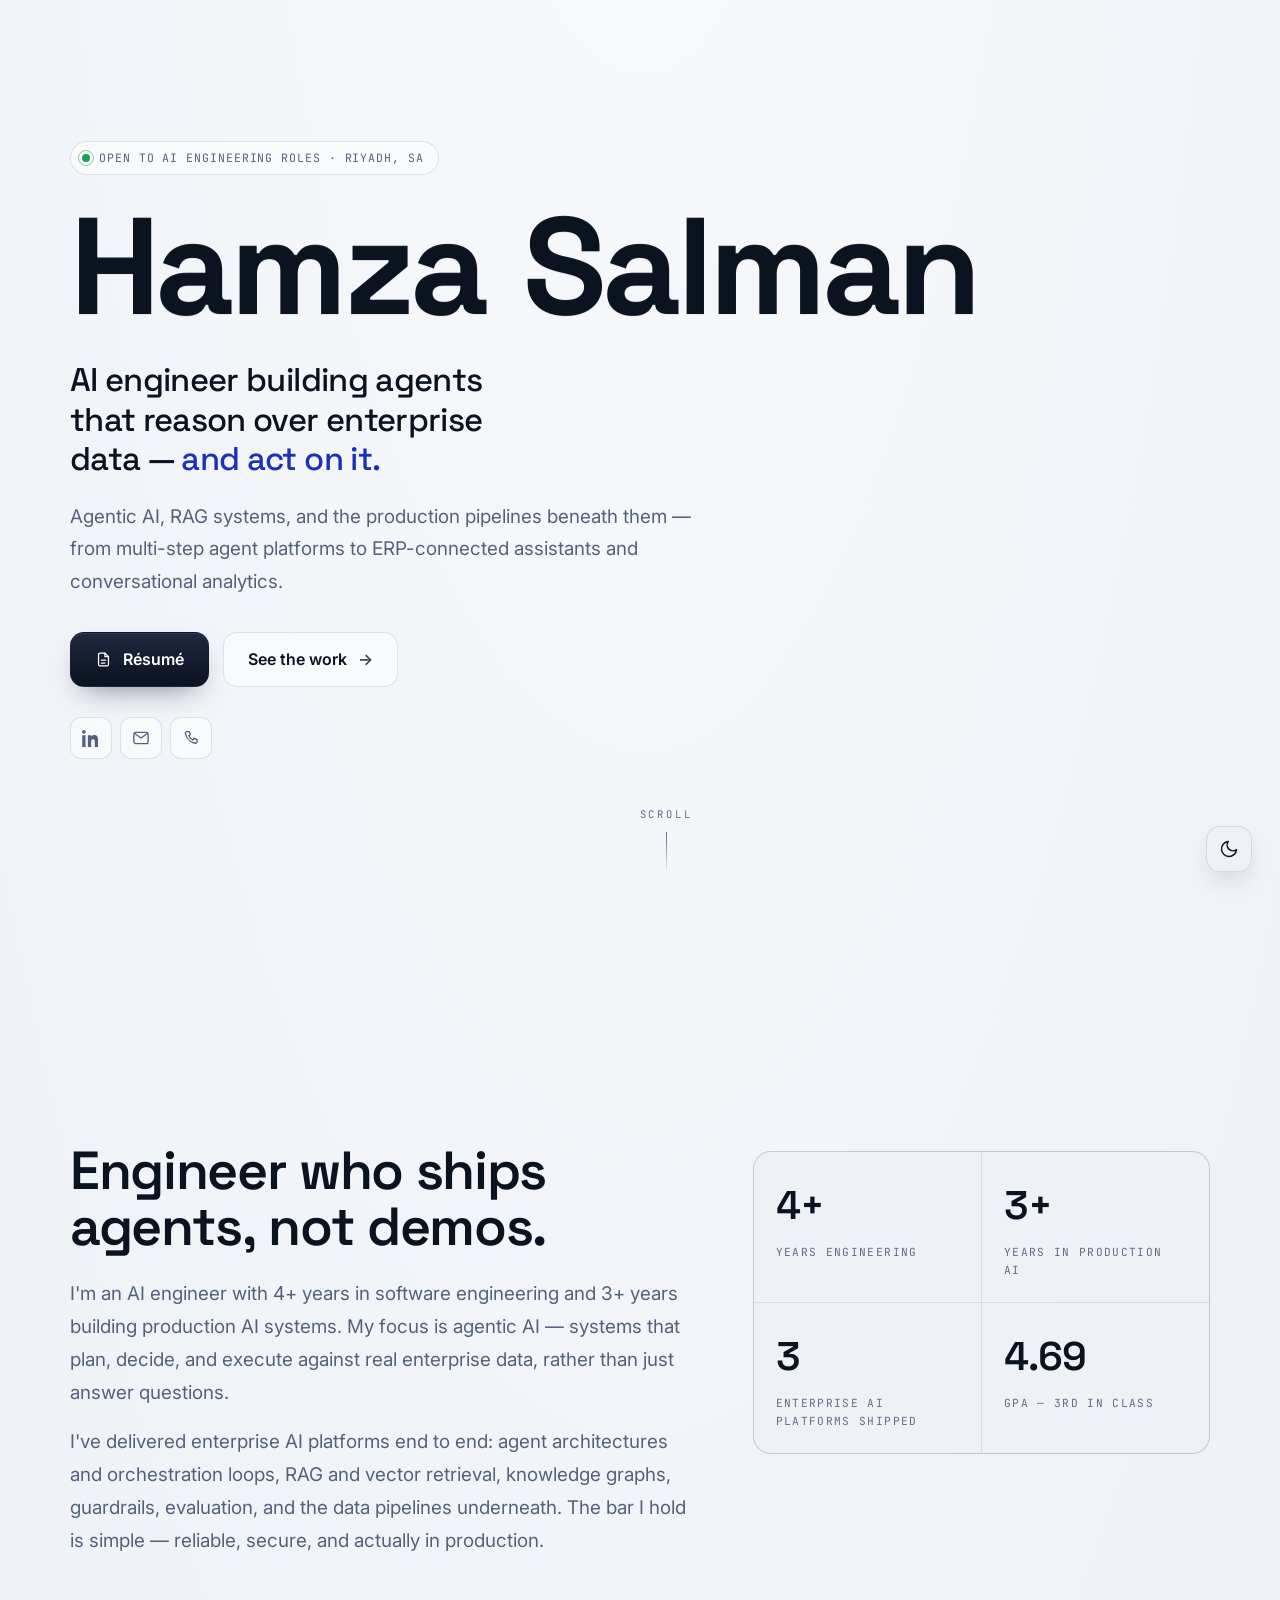
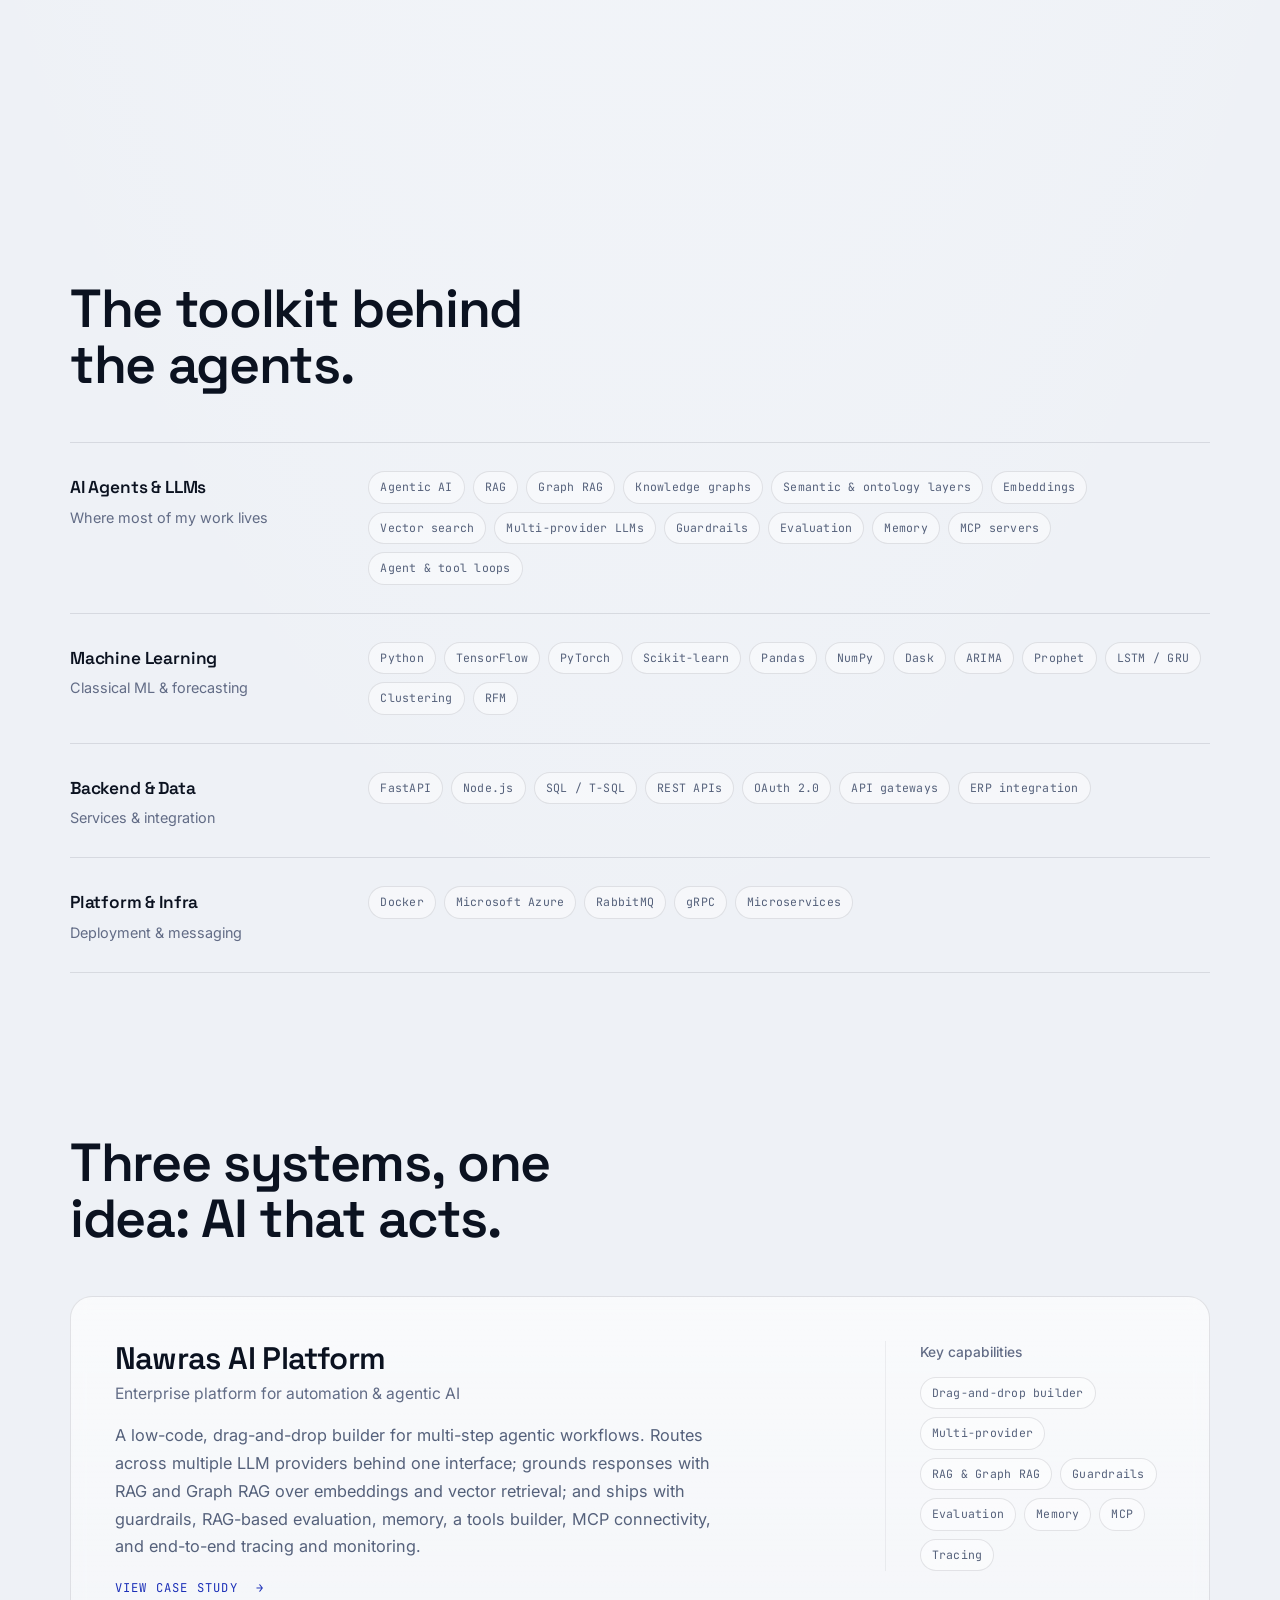
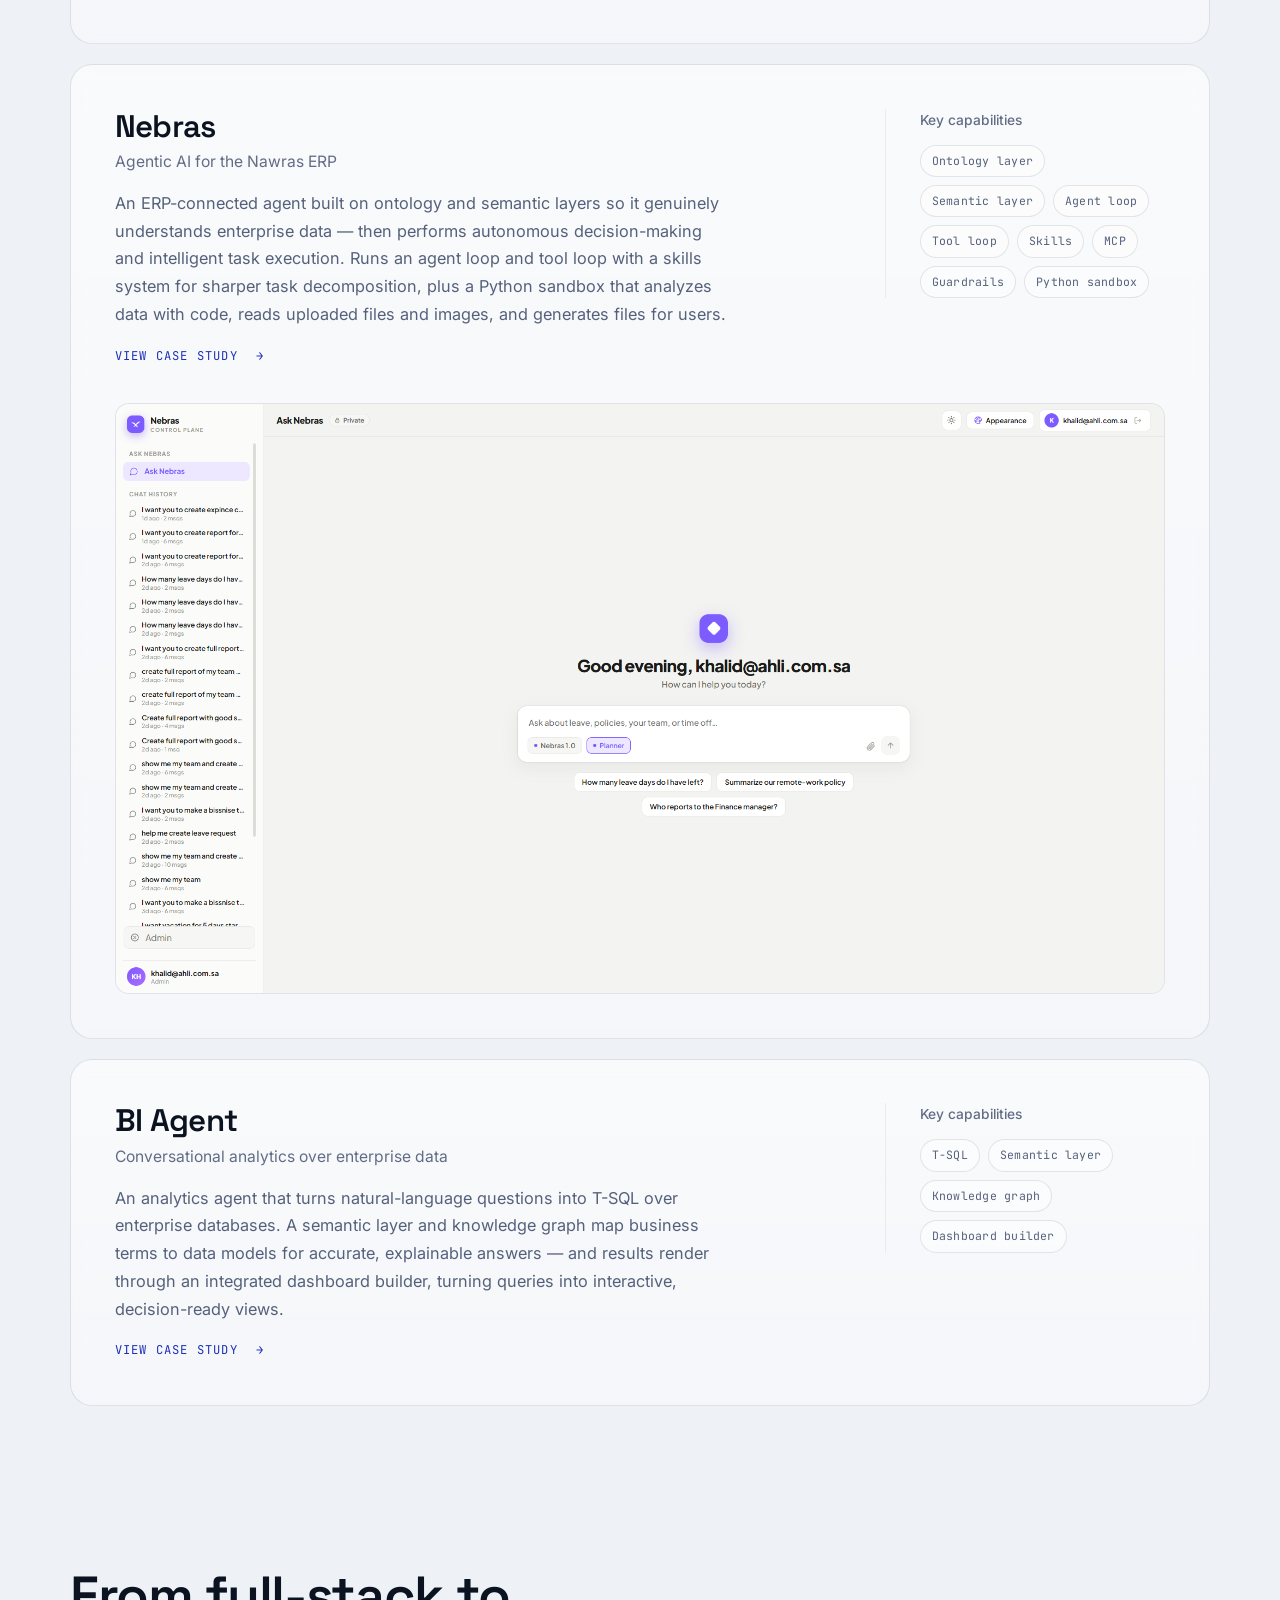
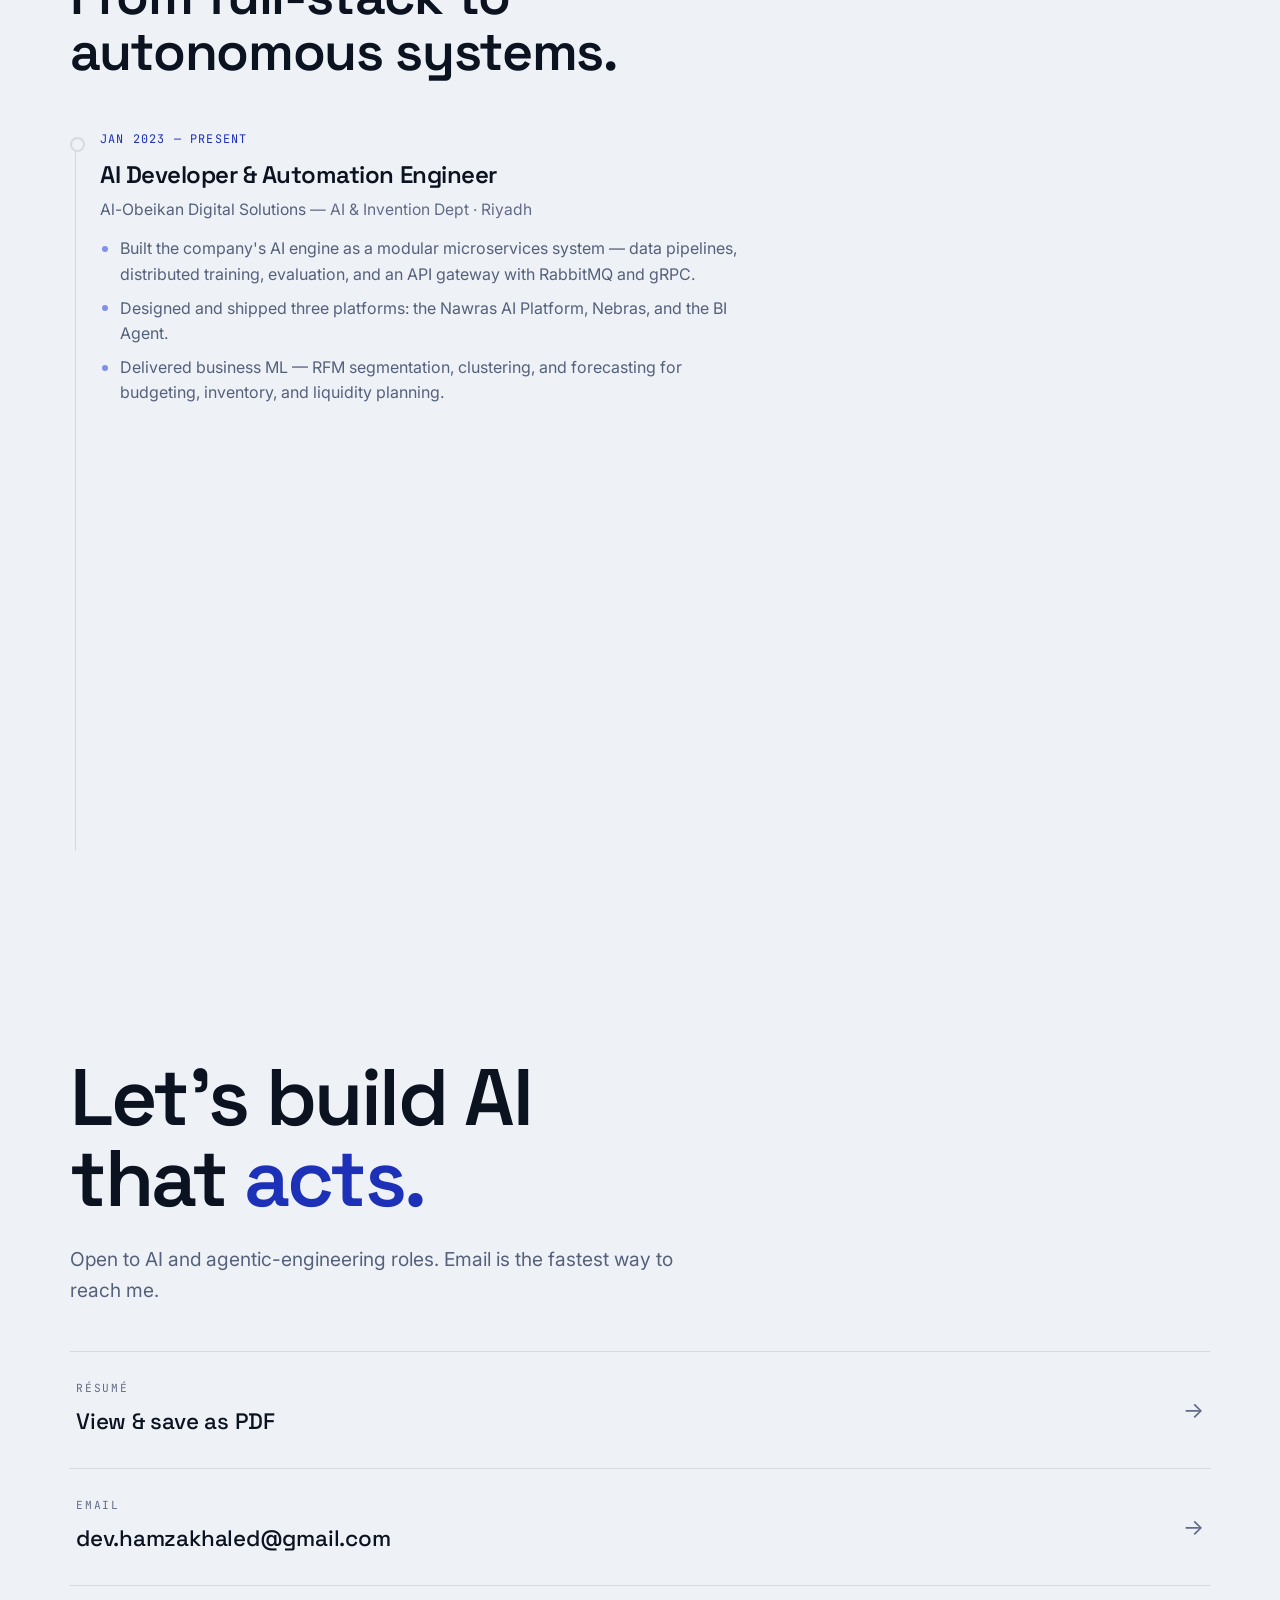
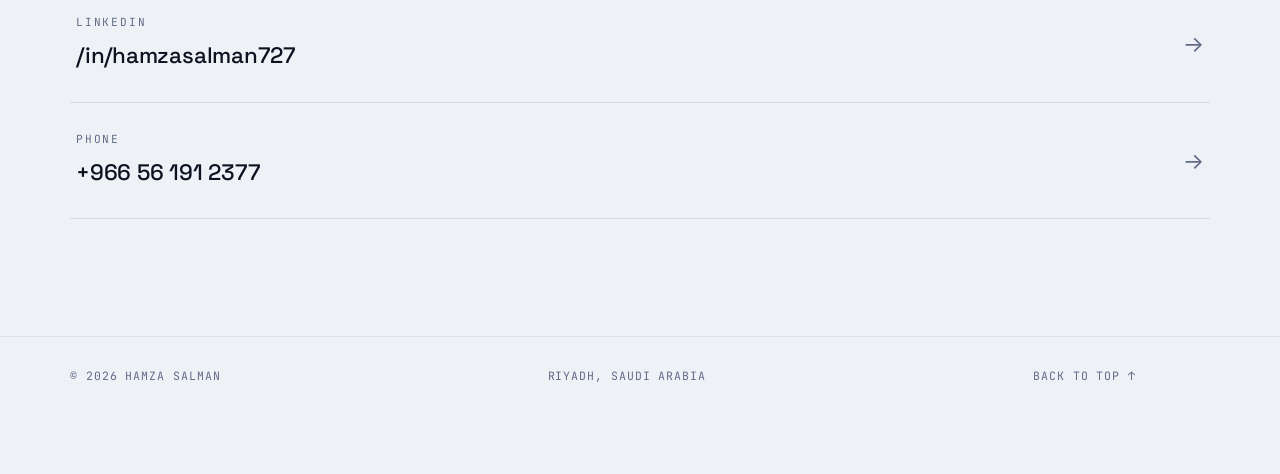
==== commit 28eb785b: "Tune every 3D page for laptops, tablets and phones; last engine fixes Scenes (per-page viewport pass" ====
--- a/index.html
+++ b/index.html
@@ -476,7 +476,7 @@
     .will3d .srow{grid-template-columns:1fr;gap:12px} /* label above the chips in the narrow column */
   }
   /* below 1000px text spans the full width, so the world sits behind an even veil (matches world.js) */
-  @media (max-width:999.98px), (max-aspect-ratio:6/5){
+  @media not all and (min-width:1000px) and (min-aspect-ratio:1201/1000){
     .scrim{background:var(--scrim)}
     @supports (background:color-mix(in srgb,red 50%,transparent)){.scrim{background:color-mix(in srgb,var(--frost) 55%,transparent)}}
   }
